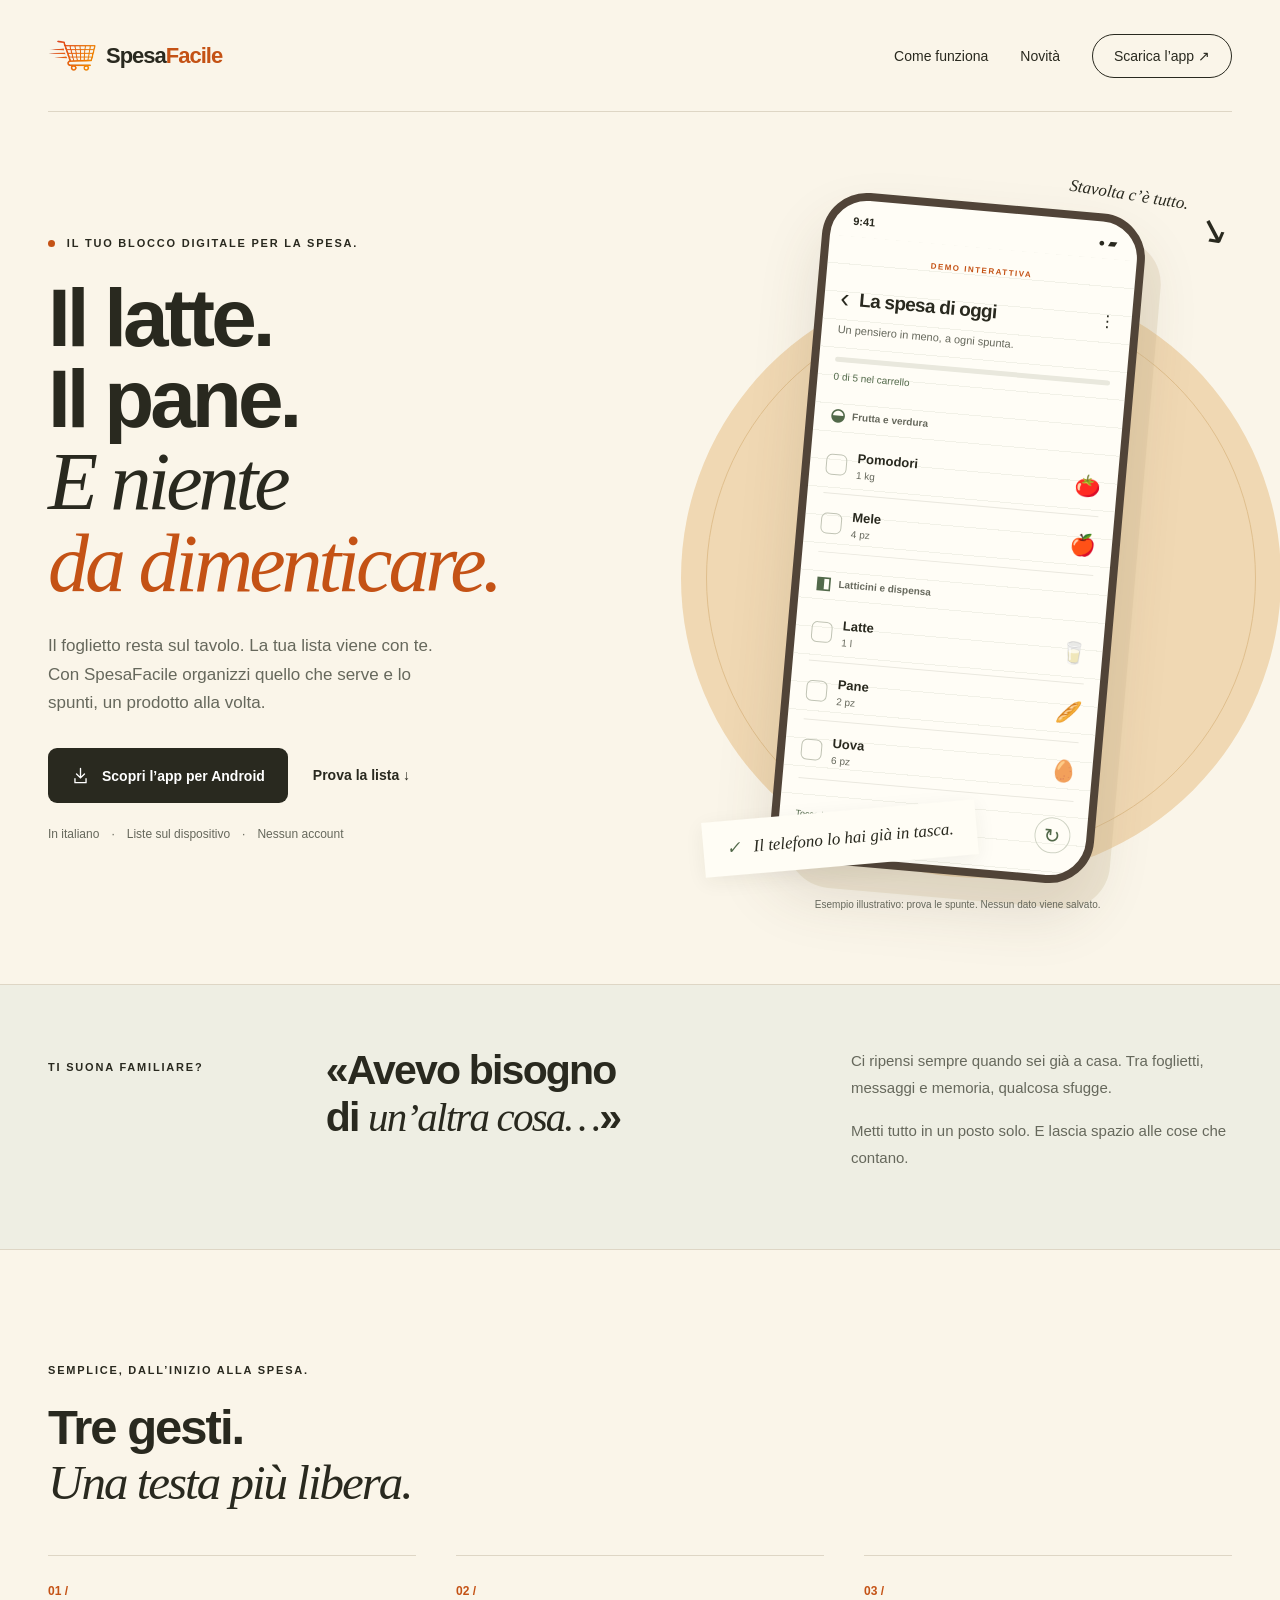
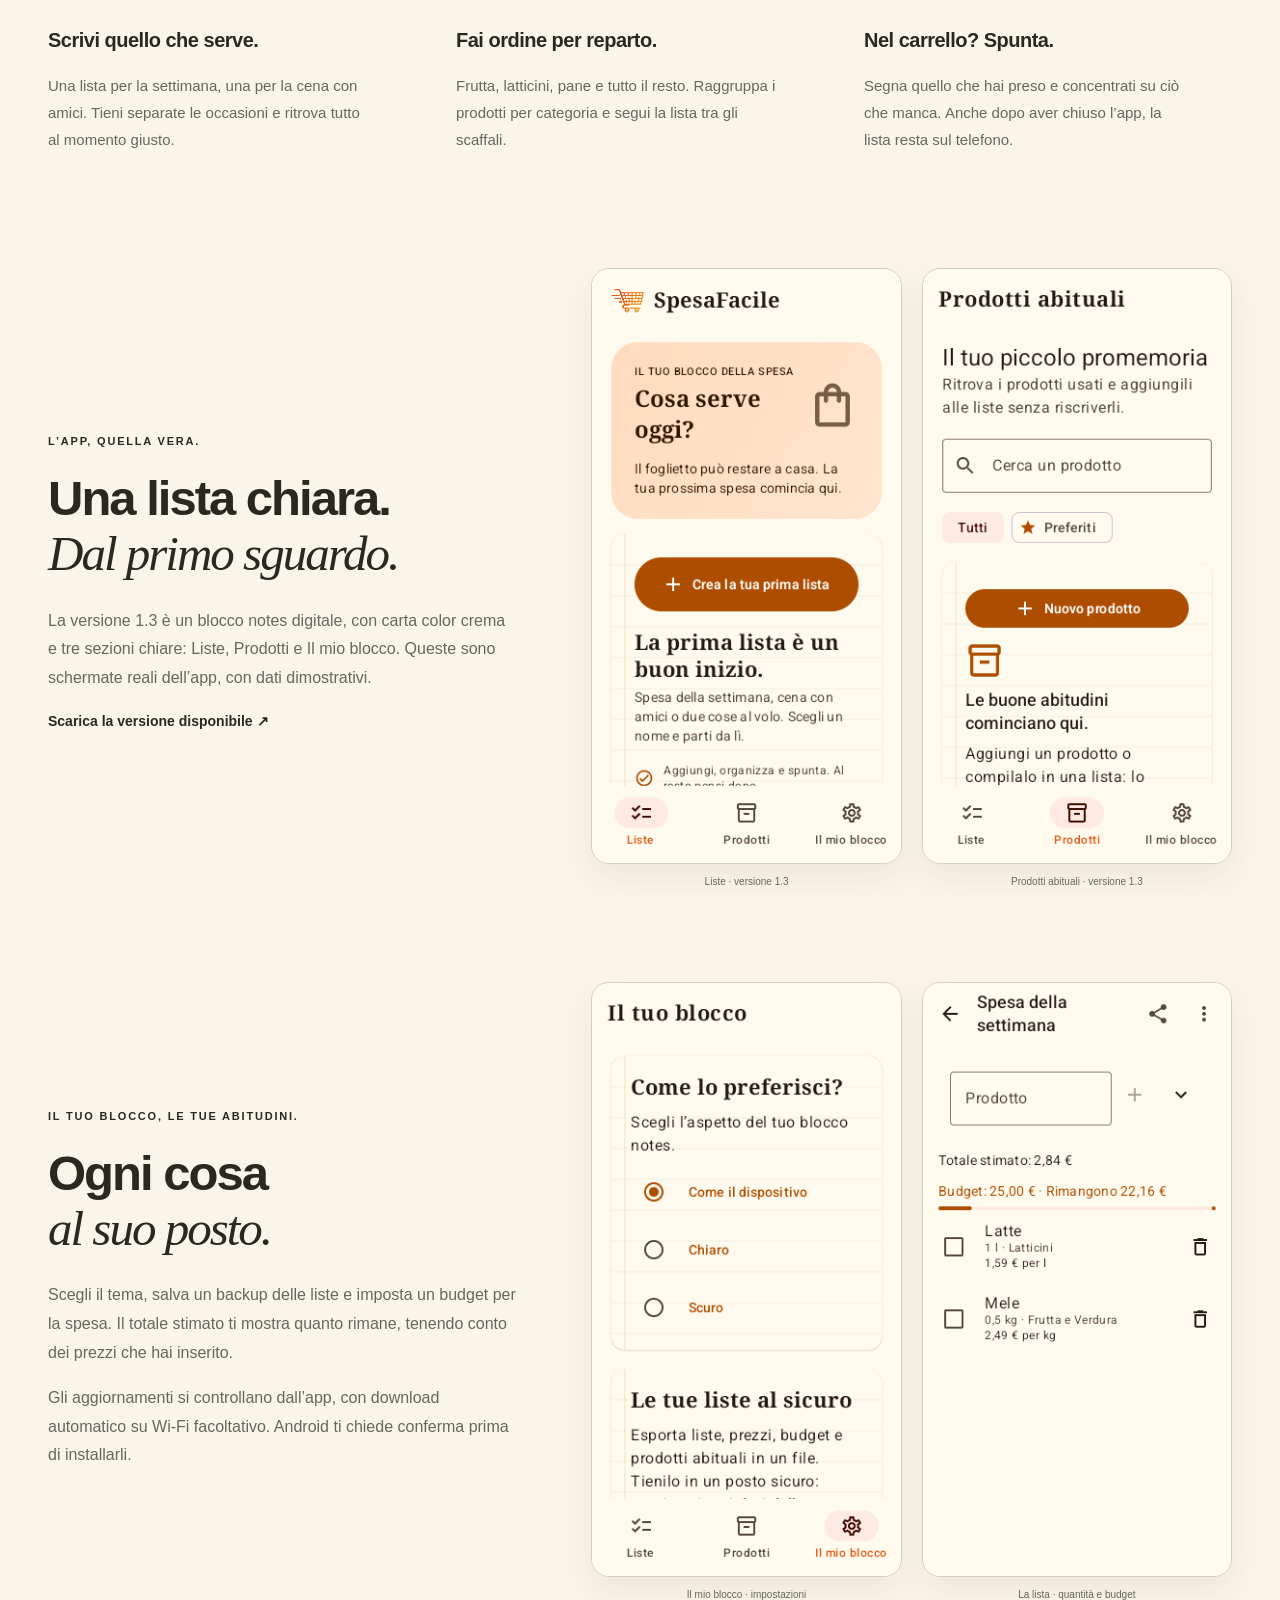
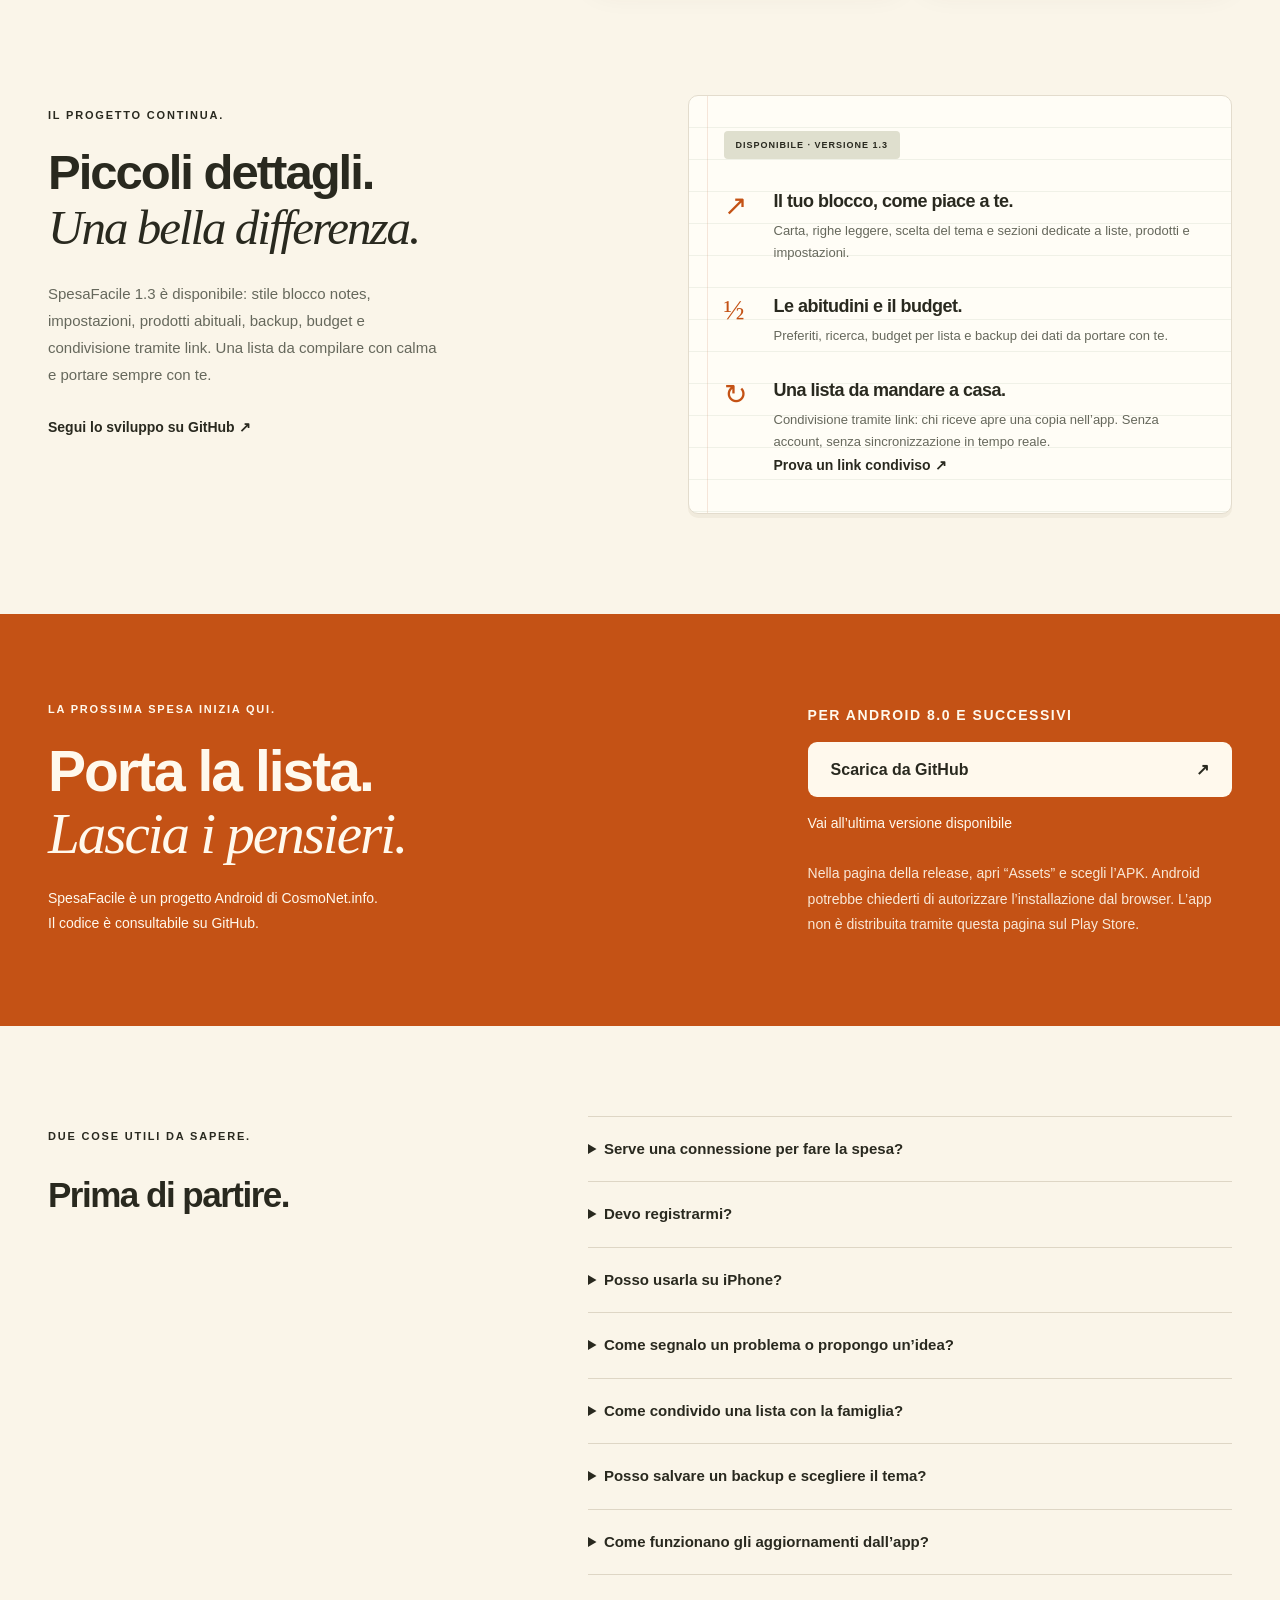
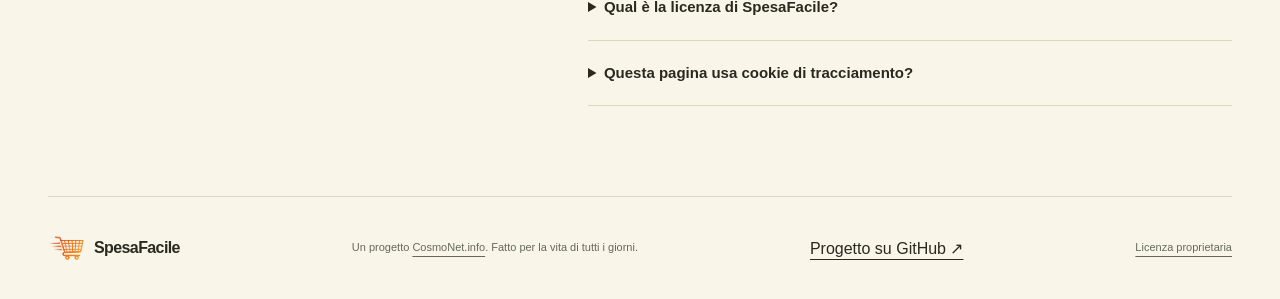
==== index.html @ a32a1620 "Present released SpesaFacile 1.3 with real notebook settings and product screens" ====
<!doctype html>
<html lang="it">
<head>
  <meta charset="utf-8">
  <meta name="viewport" content="width=device-width,initial-scale=1">
  <meta name="theme-color" content="#f9f6f0">
  <title>SpesaFacile — La tua lista, sempre con te</title>
  <meta name="description" content="Organizza la spesa con SpesaFacile, l’app Android in italiano: liste multiple, reparti e quantità. Scopri il progetto e scarica l’APK da GitHub.">
  <meta property="og:title" content="SpesaFacile — La tua lista, sempre con te">
  <meta property="og:description" content="Il foglietto si dimentica. Il telefono, molto meno. Scopri SpesaFacile per Android.">
  <meta property="og:type" content="website">
  <meta property="og:url" content="https://cosmonetinfo.github.io/SpesaFacile-landing-page/">
  <meta property="og:image" content="https://cosmonetinfo.github.io/SpesaFacile-landing-page/assets/social-card.png">
  <meta name="twitter:card" content="summary_large_image">
  <link rel="canonical" href="https://cosmonetinfo.github.io/SpesaFacile-landing-page/">
  <link rel="icon" href="assets/logo.png" type="image/png">
  <link rel="stylesheet" href="assets/style.css?v=1.3.0">
  <script src="assets/app.js" defer></script>
</head>
<body>
<a class="skip" href="#contenuto">Vai al contenuto</a>
<header class="header wrap">
  <a class="brand" href="#" aria-label="SpesaFacile, inizio pagina"><img src="assets/logo.png" width="48" height="48" alt=""><span>Spesa<span class="orange">Facile</span></span></a>
  <nav aria-label="Navigazione principale"><a href="#come-funziona">Come funziona</a><a href="#novita">Novità</a><a class="nav-download" href="#scarica">Scarica l’app <span aria-hidden="true">↗</span></a></nav>
</header>
<main id="contenuto">
  <section class="hero wrap">
    <div class="hero-copy">
      <p class="eyebrow"><span class="dot"></span> IL TUO BLOCCO DIGITALE PER LA SPESA.</p>
      <h1>Il latte.<br>Il pane.<br><span class="serif">E niente</span><br><span class="serif orange">da dimenticare.</span></h1>
      <p class="lead">Il foglietto resta sul tavolo. La tua lista viene con te. Con SpesaFacile organizzi quello che serve e lo spunti, un prodotto alla volta.</p>
      <div class="hero-actions"><a class="button" href="#scarica"><svg viewBox="0 0 24 24" aria-hidden="true"><path d="M12 3v12m-5-5 5 5 5-5M5 16v5h14v-5"/></svg>Scopri l’app per Android</a><a class="text-link" href="#provala">Prova la lista <span aria-hidden="true">↓</span></a></div>
      <p class="small hero-note">In italiano <span>·</span> Liste sul dispositivo <span>·</span> Nessun account</p>
    </div>
    <div class="hero-visual" id="provala">
      <div class="visual-circle" aria-hidden="true"></div>
      <div class="note note-top">Stavolta c’è tutto. <span aria-hidden="true">↘</span></div>
      <div class="phone" aria-label="Demo interattiva di una lista della spesa">
        <div class="phone-top" aria-hidden="true"><span>9:41</span><span>● ▰</span></div>
        <div class="phone-content">
          <div class="demo-label">DEMO INTERATTIVA</div>
          <div class="phone-heading"><span class="back" aria-hidden="true">‹</span><h2>La spesa di oggi</h2><span aria-hidden="true">⋮</span></div>
          <p class="phone-subtitle">Un pensiero in meno, a ogni spunta.</p>
          <div class="demo-progress"><div id="progress-bar"></div></div>
          <p id="progress-text" class="progress-text" aria-live="polite">0 di 5 nel carrello</p>
          <div class="aisle"><span aria-hidden="true">◒</span> Frutta e verdura</div>
          <label class="grocery"><input type="checkbox"><span class="custom-check" aria-hidden="true"></span><span><strong>Pomodori</strong><small>1 kg</small></span><span class="food" aria-hidden="true">🍅</span></label>
          <label class="grocery"><input type="checkbox"><span class="custom-check" aria-hidden="true"></span><span><strong>Mele</strong><small>4 pz</small></span><span class="food" aria-hidden="true">🍎</span></label>
          <div class="aisle"><span aria-hidden="true">◧</span> Latticini e dispensa</div>
          <label class="grocery"><input type="checkbox"><span class="custom-check" aria-hidden="true"></span><span><strong>Latte</strong><small>1 l</small></span><span class="food" aria-hidden="true">🥛</span></label>
          <label class="grocery"><input type="checkbox"><span class="custom-check" aria-hidden="true"></span><span><strong>Pane</strong><small>2 pz</small></span><span class="food" aria-hidden="true">🥖</span></label>
          <label class="grocery"><input type="checkbox"><span class="custom-check" aria-hidden="true"></span><span><strong>Uova</strong><small>6 pz</small></span><span class="food" aria-hidden="true">🥚</span></label>
          <div class="demo-bottom"><span id="demo-message">Tocca i prodotti per spuntarli</span><button type="button" id="reset-demo" aria-label="Ricomincia la demo">↻</button></div>
        </div>
      </div>
      <div class="note note-bottom"><span aria-hidden="true">✓</span> Il telefono lo hai già in tasca.</div>
      <p class="demo-disclaimer">Esempio illustrativo: prova le spunte. Nessun dato viene salvato.</p>
    </div>
  </section>
  <section class="manifesto" id="come-funziona">
    <div class="wrap manifesto-grid"><p class="eyebrow">TI SUONA FAMILIARE?</p><h2>«Avevo bisogno<br>di <span class="serif">un’altra cosa…</span>»</h2><div><p>Ci ripensi sempre quando sei già a casa. Tra foglietti, messaggi e memoria, qualcosa sfugge.</p><p>Metti tutto in un posto solo. E lascia spazio alle cose che contano.</p></div></div>
  </section>
  <section class="steps wrap">
    <div class="section-heading"><p class="eyebrow">SEMPLICE, DALL’INIZIO ALLA SPESA.</p><h2>Tre gesti.<br><span class="serif">Una testa più libera.</span></h2></div>
    <div class="steps-grid">
      <article><span class="step-number">01 /</span><h3>Scrivi quello che serve.</h3><p>Una lista per la settimana, una per la cena con amici. Tieni separate le occasioni e ritrova tutto al momento giusto.</p></article>
      <article><span class="step-number">02 /</span><h3>Fai ordine per reparto.</h3><p>Frutta, latticini, pane e tutto il resto. Raggruppa i prodotti per categoria e segui la lista tra gli scaffali.</p></article>
      <article><span class="step-number">03 /</span><h3>Nel carrello? Spunta.</h3><p>Segna quello che hai preso e concentrati su ciò che manca. Anche dopo aver chiuso l’app, la lista resta sul telefono.</p></article>
    </div>
  </section>
  <section class="app-showcase wrap" id="app">
    <div><p class="eyebrow">L’APP, QUELLA VERA.</p><h2>Una lista chiara.<br><span class="serif">Dal primo sguardo.</span></h2><p>La versione 1.3 è un blocco notes digitale, con carta color crema e tre sezioni chiare: Liste, Prodotti e Il mio blocco. Queste sono schermate reali dell’app, con dati dimostrativi.</p><a class="text-link" href="#scarica">Scarica la versione disponibile ↗</a></div>
    <div class="real-screens" style="display:grid;grid-template-columns:repeat(2,minmax(0,1fr));gap:20px;align-items:start"><figure style="margin:0"><img style="display:block;width:100%;height:auto" src="assets/screenshots/notebook-home.png" width="320" height="616" loading="lazy" alt="Home reale di SpesaFacile 1.3 con pulsante per creare la prima lista e navigazione in basso"><figcaption>Liste · versione 1.3</figcaption></figure><figure style="margin:0"><img style="display:block;width:100%;height:auto" src="assets/screenshots/notebook-products.png" width="320" height="616" loading="lazy" alt="Prodotti abituali e preferiti nella versione 1.3"><figcaption>Prodotti abituali · versione 1.3</figcaption></figure></div>
  </section>
  <section class="app-showcase wrap" id="impostazioni">
    <div><p class="eyebrow">IL TUO BLOCCO, LE TUE ABITUDINI.</p><h2>Ogni cosa<br><span class="serif">al suo posto.</span></h2><p>Scegli il tema, salva un backup delle liste e imposta un budget per la spesa. Il totale stimato ti mostra quanto rimane, tenendo conto dei prezzi che hai inserito.</p><p>Gli aggiornamenti si controllano dall’app, con download automatico su Wi-Fi facoltativo. Android ti chiede conferma prima di installarli.</p></div>
    <div class="real-screens" style="display:grid;grid-template-columns:repeat(2,minmax(0,1fr));gap:20px;align-items:start"><figure style="margin:0"><img src="assets/screenshots/notebook-settings.png" width="320" height="616" style="display:block;width:100%;height:auto" loading="lazy" alt="Impostazioni reali dell’app: tema chiaro o scuro e backup"><figcaption>Il mio blocco · impostazioni</figcaption></figure><figure style="margin:0"><img src="assets/screenshots/notebook-shopping.png" width="320" height="616" style="display:block;width:100%;height:auto" loading="lazy" alt="Lista della spesa con quantità, prezzi, budget e prodotti da spuntare"><figcaption>La lista · quantità e budget</figcaption></figure></div>
  </section>
  <section class="next wrap" id="novita">
    <div class="next-intro"><p class="eyebrow">IL PROGETTO CONTINUA.</p><h2>Piccoli dettagli.<br><span class="serif">Una bella differenza.</span></h2><p>SpesaFacile 1.3 è disponibile: stile blocco notes, impostazioni, prodotti abituali, backup, budget e condivisione tramite link. Una lista da compilare con calma e portare sempre con te.</p><a class="text-link" href="https://github.com/CosmoNetinfo/SpesaFacile" target="_blank" rel="noopener noreferrer">Segui lo sviluppo su GitHub <span aria-hidden="true">↗</span></a></div>
    <div class="next-features"><span class="pill">DISPONIBILE · VERSIONE 1.3</span>
      <article><span aria-hidden="true">↗</span><div><h3>Il tuo blocco, come piace a te.</h3><p>Carta, righe leggere, scelta del tema e sezioni dedicate a liste, prodotti e impostazioni.</p></div></article>
      <article><span aria-hidden="true">½</span><div><h3>Le abitudini e il budget.</h3><p>Preferiti, ricerca, budget per lista e backup dei dati da portare con te.</p></div></article>
      <article><span aria-hidden="true">↻</span><div><h3>Una lista da mandare a casa.</h3><p>Condivisione tramite link: chi riceve apre una copia nell’app. Senza account, senza sincronizzazione in tempo reale.</p><a class="text-link" href="condividi/#[base64]">Prova un link condiviso ↗</a></div></article>
    </div>
  </section>
  <section class="download" id="scarica"><div class="wrap download-grid">
    <div><p class="eyebrow">LA PROSSIMA SPESA INIZIA QUI.</p><h2>Porta la lista.<br><span class="serif">Lascia i pensieri.</span></h2><p>SpesaFacile è un progetto Android di CosmoNet.info.<br>Il codice è consultabile su GitHub.</p></div>
    <div class="download-panel"><p class="download-platform">PER ANDROID 8.0 E SUCCESSIVI</p><a class="button button-light" href="https://github.com/CosmoNetinfo/SpesaFacile/releases/latest" target="_blank" rel="noopener noreferrer">Scarica da GitHub <span aria-hidden="true">↗</span></a><p class="release-label" id="release-label">Vai all’ultima versione disponibile</p><p class="install-note">Nella pagina della release, apri “Assets” e scegli l’APK. Android potrebbe chiederti di autorizzare l’installazione dal browser. L’app non è distribuita tramite questa pagina sul Play Store.</p></div>
  </div></section>
<section class="faq wrap"><div><p class="eyebrow">DUE COSE UTILI DA SAPERE.</p><h2>Prima di partire.</h2></div><div class="faq-list">
    <details><summary>Serve una connessione per fare la spesa?</summary><p>Le liste sono salvate localmente nel database dell’app. Puoi gestirle senza connessione; il controllo degli aggiornamenti e il download delle release richiedono Internet.</p></details>
    <details><summary>Devo registrarmi?</summary><p>No. L’app non richiede un account. Le liste restano sul dispositivo; non è prevista una sincronizzazione familiare in tempo reale.</p></details>
    <details><summary>Posso usarla su iPhone?</summary><p>Al momento SpesaFacile è un’app nativa per Android 8.0 e successivi. Non è disponibile una versione iOS.</p></details>
    <details><summary>Come segnalo un problema o propongo un’idea?</summary><p>Puoi aprire una segnalazione nelle <a href="https://github.com/CosmoNetinfo/SpesaFacile/issues" target="_blank" rel="noopener noreferrer">Issues del progetto su GitHub</a>, descrivendo il dispositivo e quello che è successo.</p></details>
    <details><summary>Come condivido una lista con la famiglia?</summary><p>Nell’app apri una lista e scegli Condividi → Invia link all’app. Chi lo riceve vede l’anteprima sul sito e può salvare una copia in SpesaFacile 1.3 o successiva. Per inviare le modifiche successive basta condividere un nuovo link. Chi possiede il link può leggere la lista, inclusi prezzi e budget se presenti.</p></details>
    <details><summary>Posso salvare un backup e scegliere il tema?</summary><p>Sì. Nella sezione Il mio blocco scegli l’aspetto chiaro, scuro o quello del dispositivo. Puoi esportare un backup JSON e importarlo come nuove copie, conservando le liste già presenti.</p></details>
    <details><summary>Come funzionano gli aggiornamenti dall’app?</summary><p>Dopo aver installato la 1.3, i successivi aggiornamenti vengono cercati all’avvio. Puoi scaricarli dall’app o abilitare il download automatico su Wi-Fi. L’APK viene verificato prima di proporre l’installazione; Android richiede la tua conferma.</p></details>
    <details><summary>Qual è la licenza di SpesaFacile?</summary><p>È un’app con licenza proprietaria, utilizzabile gratuitamente per finalità personali e domestiche. Codice originale e marchio sono riservati al titolare. Le librerie di terze parti mantengono le rispettive licenze. <a href="LICENSE">Leggi la licenza</a>.</p></details>
    <details><summary>Questa pagina usa cookie di tracciamento?</summary><p>La pagina non include analytics, pubblicità o cookie di tracciamento. Font e risorse grafiche sono serviti con il sito. Per mostrare il numero dell’ultima release, il browser effettua una richiesta all’API pubblica di GitHub. L’hosting è fornito da GitHub Pages.</p></details>
  </div></section>
</main>
<footer class="wrap footer"><a class="brand" href="#"><img src="assets/logo.png" width="36" height="36" alt=""><span>SpesaFacile</span></a><p>Un progetto <a href="https://www.cosmonet.info/" target="_blank" rel="noopener noreferrer">CosmoNet.info</a>. Fatto per la vita di tutti i giorni.</p><a href="https://github.com/CosmoNetinfo/SpesaFacile" target="_blank" rel="noopener noreferrer">Progetto su GitHub ↗</a><a href="LICENSE">Licenza proprietaria</a></footer>
</body>
</html>
---- assets/style.css ----
:root{--bg:#f9f6f0;--paper:#fffdf9;--ink:#29291f;--muted:#66685c;--orange:#c45215;--orange-bright:#ed840c;--line:#deded1;--green:#52694a}*{box-sizing:border-box}html{scroll-behavior:smooth;scroll-padding-top:32px}body{margin:0;background:var(--bg);color:var(--ink);font-family:Arial,Helvetica,sans-serif;-webkit-font-smoothing:antialiased}a{color:inherit}button,input{font:inherit}button,a,input,summary{-webkit-tap-highlight-color:transparent}a:focus-visible,button:focus-visible,summary:focus-visible,input:focus-visible+.custom-check{outline:3px solid var(--orange);outline-offset:5px}a{text-underline-offset:5px}.wrap{width:min(1240px,calc(100% - 96px));margin-inline:auto}.orange{color:var(--orange)}.serif{font-family:Georgia,'Times New Roman',serif;font-style:italic;font-weight:400}.header{height:112px;display:flex;align-items:center;justify-content:space-between;border-bottom:1px solid var(--line)}.brand{display:inline-flex;align-items:center;gap:10px;text-decoration:none;font-size:22px;font-weight:750;letter-spacing:-1px}.brand img{object-fit:contain;border-radius:12px}.header nav{display:flex;align-items:center;gap:32px;font-size:14px}.header nav a{text-decoration:none}.header nav a:hover,.text-link:hover{color:var(--orange)}.nav-download{border:1px solid var(--ink);border-radius:50px;padding:13px 21px}.hero{display:grid;grid-template-columns:1.1fr 1fr;gap:32px;padding-block:76px 96px;align-items:center}.eyebrow{font-size:11px;letter-spacing:1.8px;font-weight:750;line-height:1.7}.dot{display:inline-block;width:7px;height:7px;background:var(--orange);border-radius:50%;margin-right:7px}h1{font-size:clamp(55px,6.4vw,86px);letter-spacing:-4px;line-height:.99;margin:25px 0 28px;font-weight:750}h1 .serif{letter-spacing:-4px}.lead{font-size:17px;line-height:1.7;max-width:405px;color:var(--muted)}.hero-actions{display:flex;align-items:center;gap:25px;flex-wrap:wrap;margin-top:30px}.button{display:inline-flex;align-items:center;justify-content:center;gap:12px;text-decoration:none;background:var(--ink);color:white;border-radius:9px;padding:18px 23px;font-size:14px;font-weight:700;transition:transform .18s,background .18s}.button:hover{background:#484b37;transform:translateY(-2px)}.button svg{width:19px;height:19px;fill:none;stroke:currentColor;stroke-width:1.7;stroke-linecap:round;stroke-linejoin:round}.text-link{text-decoration:none;font-size:14px;font-weight:700;line-height:1.8}.small{font-size:12px;color:var(--muted)}.hero-note{margin-top:24px;display:flex;gap:12px;flex-wrap:wrap}.hero-visual{position:relative;min-height:700px;display:flex;align-items:center;justify-content:center}.visual-circle{position:absolute;width:115%;max-width:600px;aspect-ratio:1;border-radius:50%;background:#f0d8b3;right:-9%;top:90px}.visual-circle:after{content:'';position:absolute;inset:25px;border:1px solid #e0bf8d;border-radius:50%}.phone{width:324px;position:relative;border:8px solid #303126;border-radius:45px;background:var(--paper);box-shadow:18px 24px 0 #c8b58f44,0 32px 60px #56442f22;transform:rotate(5deg);overflow:hidden}.phone-top{display:flex;justify-content:space-between;padding:15px 22px 9px;font-size:11px;font-weight:bold}.phone-content{padding:9px 16px 22px}.demo-label{font-size:8px;letter-spacing:1.5px;color:var(--orange);font-weight:bold;text-align:center;margin:9px 0 20px}.phone-heading{display:flex;align-items:center;gap:10px}.phone-heading h2{font-size:19px;letter-spacing:-.7px;flex:1;margin:0}.back{font-size:27px}.phone-subtitle{font-size:11px;color:var(--muted);margin:9px 0 22px}.demo-progress{height:5px;background:#e9e8dd;border-radius:4px;overflow:hidden}.demo-progress div{height:100%;width:0;background:var(--green);transition:width .25s}.progress-text{font-size:10px;color:var(--green);margin:9px 0 23px}.aisle{font-size:10px;font-weight:bold;color:var(--muted);display:flex;align-items:center;gap:7px;margin:20px 0 9px}.aisle span{color:var(--green);font-size:17px}.grocery{display:flex;align-items:center;gap:10px;padding:14px 0;border-bottom:1px solid #eae8df;cursor:pointer;position:relative}.grocery input{position:absolute;opacity:0;width:24px;height:24px;margin:0}.custom-check{width:21px;height:21px;flex:none;border:1.5px solid #c1c4b5;border-radius:6px;display:grid;place-items:center;transition:background .2s}.grocery input:checked+.custom-check{background:var(--green);border-color:var(--green)}.grocery input:checked+.custom-check:after{content:'✓';color:white;font-size:14px}.grocery strong{font-size:13px;font-weight:600;display:block}.grocery small{font-size:10px;display:block;color:var(--muted);margin-top:4px}.grocery:has(input:checked) strong{text-decoration:line-through;color:var(--muted)}.food{margin-left:auto;font-size:21px}.demo-bottom{display:flex;align-items:center;justify-content:space-between;margin-top:17px;font-size:9px;color:var(--green)}.demo-bottom button{background:transparent;border:1px solid #d0d4c5;border-radius:50%;width:36px;height:36px;color:var(--green);cursor:pointer;font-size:20px}.note{position:absolute;z-index:2;font-family:Georgia,serif;font-style:italic;font-size:17px}.note-top{right:4px;top:25px;transform:rotate(9deg);display:flex;gap:10px}.note-top span{font-size:38px;margin-top:10px}.note-bottom{bottom:22px;left:20px;transform:rotate(-5deg);background:#fffdf5;padding:17px 23px;box-shadow:0 5px 20px #2a2a2010}.note-bottom span{color:var(--green);margin-right:9px}.demo-disclaimer{position:absolute;bottom:-32px;text-align:center;font-size:10px;color:var(--muted)}.manifesto{border-block:1px solid var(--line);padding:62px 0;background:#eeeee3}.manifesto-grid{display:grid;grid-template-columns:.65fr 1.3fr 1fr;align-items:start;gap:30px}.manifesto h2{font-size:41px;letter-spacing:-1.8px;line-height:1.15;margin:0}.manifesto-grid>div p{font-size:15px;line-height:1.8;margin:0 0 16px;color:var(--muted)}.steps{padding-block:100px}.section-heading h2,.next h2{font-size:49px;line-height:1.13;letter-spacing:-2px;margin:20px 0 45px}.steps-grid{display:grid;grid-template-columns:repeat(3,1fr);gap:40px}.steps-grid article{border-top:1px solid var(--line);padding-top:25px}.step-number{font-size:12px;color:var(--orange);font-weight:700}.steps h3{font-size:20px;letter-spacing:-.5px;margin-top:30px}.steps p:not(.eyebrow){font-size:15px;line-height:1.8;color:var(--muted);max-width:325px}.next{padding-bottom:100px;display:grid;grid-template-columns:1fr 1fr;gap:95px}.next h2{margin-bottom:24px}.next-intro>p:not(.eyebrow){font-size:15px;color:var(--muted);line-height:1.8;max-width:400px}.next-intro .text-link{display:inline-block;margin-top:12px}.next-features{padding:35px;background:#efeee3;border-radius:4px}.pill{display:inline-block;font-size:9px;font-weight:bold;letter-spacing:1px;background:#dfdfce;padding:9px 12px;border-radius:4px}.next-features article{display:flex;gap:25px;padding-top:30px}.next-features article>span{font-family:Georgia,serif;font-size:28px;color:var(--orange);min-width:25px}.next-features h3{font-size:18px;margin:2px 0 8px;letter-spacing:-.5px}.next-features p{font-size:13px;line-height:1.7;color:var(--muted);margin:0}.download{background:var(--orange);color:#fff9ed;padding-block:75px}.download-grid{display:grid;grid-template-columns:1.3fr .8fr;gap:70px;align-items:center}.download h2{font-size:57px;line-height:1.08;letter-spacing:-2px;margin:22px 0}.download-grid>div>p:not(.eyebrow){font-size:14px;line-height:1.8}.download-platform{font-size:10px;letter-spacing:1.5px;font-weight:bold}.button-light{background:#fff9ed;color:var(--ink);width:100%;font-size:16px;justify-content:space-between}.button-light:hover{background:white;color:var(--ink)}.release-label{font-size:12px}.download-panel .install-note{font-size:12px;line-height:1.8;opacity:.9;margin-top:25px}.faq{display:grid;grid-template-columns:1fr 1.4fr;gap:80px;padding-block:90px}.faq h2{font-size:35px;letter-spacing:-1.5px}.faq details{border-bottom:1px solid var(--line);padding:21px 0}.faq details:first-child{border-top:1px solid var(--line)}.faq summary{font-size:15px;font-weight:600;cursor:pointer;line-height:1.5}.faq details p{font-size:14px;line-height:1.9;color:var(--muted);margin-bottom:3px}.footer{border-top:1px solid var(--line);display:flex;justify-content:space-between;align-items:center;gap:25px;padding-block:30px}.footer .brand{font-size:16px;letter-spacing:-.6px}.footer p,.footer>a:last-child{font-size:11px;line-height:1.8;color:var(--muted)}.skip{position:fixed;top:-100px;left:16px;z-index:10;background:var(--paper);padding:12px}.skip:focus{top:16px}@media(min-width:1450px){.hero{padding-top:100px}}@media(max-width:1050px){.wrap{width:calc(100% - 56px)}.hero{gap:20px}.hero-visual{min-height:670px}.note-top{right:0;font-size:14px}.note-bottom{left:0;font-size:14px}.phone{width:290px}.grocery{padding:12px 0}h1{font-size:65px}.hero-actions{gap:16px}.manifesto-grid{grid-template-columns:1fr 1.4fr}.manifesto-grid>.eyebrow{grid-column:1/-1}.next{gap:40px}.download-grid{gap:40px}.header nav{gap:22px}.faq{gap:35px}}@media(max-width:720px){.wrap{width:calc(100% - 40px)}.header{height:86px}.header .brand{font-size:20px}.header .brand img{width:38px;height:38px}.header nav>a:not(.nav-download){display:none}.header nav .nav-download{padding:10px 14px;font-size:12px}.hero{grid-template-columns:1fr;padding-block:42px 75px}.hero .eyebrow{font-size:9px;letter-spacing:1.5px}h1{font-size:clamp(57px,12vw,83px);letter-spacing:-3px;margin-top:23px}h1 .serif{letter-spacing:-3px}.lead{font-size:16px;max-width:450px}.hero-actions{gap:22px}.hero-note{font-size:10px;gap:9px}.hero-visual{min-height:650px;margin-top:25px}.visual-circle{width:100%;max-width:420px;right:auto;top:110px}.phone{width:300px}.note-top{right:0;top:6px}.note-bottom{bottom:4px;left:0}.demo-disclaimer{bottom:-27px;font-size:9px}.manifesto{padding:42px 0}.manifesto-grid{grid-template-columns:1fr;gap:21px}.manifesto h2{font-size:39px}.manifesto-grid>.eyebrow{margin:0}.steps{padding-block:65px}.section-heading h2,.next h2{font-size:39px;margin-bottom:30px}.steps-grid{grid-template-columns:1fr;gap:30px}.steps h3{margin-top:16px}.steps p:not(.eyebrow){max-width:none}.next{grid-template-columns:1fr;gap:24px;padding-bottom:65px}.next-features{padding:25px}.next-features article{gap:18px}.download{padding-block:48px}.download-grid{grid-template-columns:1fr;gap:30px}.download h2{font-size:46px}.faq{grid-template-columns:1fr;gap:15px;padding-block:55px}.faq h2{margin-bottom:10px}.footer{flex-wrap:wrap;gap:12px}.footer p{order:3;flex-basis:100%;margin:0}.footer .brand{font-size:14px}.footer>a:last-child{margin-left:auto}}@media(prefers-reduced-motion:reduce){html{scroll-behavior:auto}*,*:before,*:after{transition:none!important;animation:none!important}}
@media(max-width:720px){.hero>*,.manifesto-grid>*,.next>*,.download-grid>*,.faq>*{min-width:0}.hero-visual{overflow:clip;min-height:670px}.phone{max-width:calc(100% - 34px)}h1{font-size:clamp(46px,12vw,83px)}.demo-disclaimer{bottom:0}.note-bottom{bottom:35px}.note-top{top:12px}}@media(max-width:360px){.brand{gap:5px}.header .brand{font-size:18px}.header .brand img{width:30px;height:30px}.header nav .nav-download{padding:9px 11px;font-size:11px}.hero-visual{min-height:650px}.phone{max-width:calc(100% - 20px)}.phone-heading h2{font-size:16px}.note-bottom{font-size:12px;padding:14px}.note-top{font-size:13px}.eyebrow{letter-spacing:1.2px}}
@media(min-width:721px) and (max-width:950px){.hero{grid-template-columns:1fr;gap:28px}.hero-copy{max-width:650px}.hero-visual{min-height:700px;overflow:clip}.visual-circle{width:560px;right:calc(50% - 280px)}.note-top{right:18%;top:15px}.note-bottom{left:16%}.hero-copy h1{font-size:76px}.manifesto-grid{grid-template-columns:1fr 1fr}.steps-grid{gap:25px}.next{gap:28px}.next h2{font-size:41px}.download h2{font-size:49px}}
.skip{position:absolute;width:1px;height:1px;padding:0;overflow:hidden;clip:rect(0,0,0,0);white-space:nowrap}.skip:focus{position:fixed;top:16px;left:16px;width:auto;height:auto;padding:12px;clip:auto;overflow:visible}.note-top{top:0}@media(max-width:720px){.hero-visual{min-height:770px;padding-block:45px 75px}.phone{transform:rotate(3deg)}.note-top{top:0;right:12px}.note-bottom{bottom:42px;left:8px}.demo-disclaimer{bottom:8px;max-width:100%;line-height:1.5}}@media(max-width:360px){.hero-visual{min-height:730px}.note-bottom{bottom:35px}.demo-disclaimer{font-size:8px}}
/* Il blocco della spesa: carta, righe e piccoli segni di matita. */
:root{--bg:#faf5e9;--paper:#fffdf6;--line:#ded6c5}.phone-content{background:repeating-linear-gradient(transparent 0,transparent 27px,#d7d9ca55 27px,#d7d9ca55 28px)}.phone{border-color:#514438}.next-features{background-color:#fffdf6;background-image:linear-gradient(90deg,transparent 18px,#cf886333 18px,#cf886333 19px,transparent 19px),repeating-linear-gradient(transparent 0,transparent 31px,#c8cfbf44 31px,#c8cfbf44 32px);border-radius:10px;box-shadow:0 4px 0 #ded5c455;border:1px solid #e3dccd}.app-showcase{display:grid;grid-template-columns:.85fr 1.15fr;gap:70px;align-items:center;padding-block:0 95px}.app-showcase h2,.press-kit h2{font-size:49px;line-height:1.13;letter-spacing:-2px;margin:20px 0 25px}.app-showcase p:not(.eyebrow),.press-kit>p:not(.eyebrow):not(.small){font-size:16px;line-height:1.8;color:var(--muted);max-width:470px}.real-screens{display:flex;gap:20px;justify-content:center;align-items:flex-start}.real-screens figure{margin:0;flex:1;max-width:240px;min-width:0}.real-screens img{display:block;width:100%;height:auto;border-radius:18px;border:1px solid #d7cdbd;box-shadow:0 14px 30px #44342112}.real-screens figure:nth-child(2){padding-top:35px}.real-screens figcaption{font-size:10px;text-align:center;color:var(--muted);margin-top:12px}.press-kit{padding-block:65px;border-bottom:1px solid var(--line)}.press-kit .button{margin-block:15px}.footer{flex-wrap:wrap}.footer>a:last-child{font-size:11px;color:var(--muted)}@media(max-width:720px){.app-showcase{grid-template-columns:1fr;gap:25px;padding-bottom:60px}.app-showcase h2,.press-kit h2{font-size:39px}.real-screens{gap:12px}.press-kit{padding-block:45px}.footer>a:last-child{margin-left:0}}

.real-screens{display:grid;grid-template-columns:repeat(2,minmax(0,1fr));gap:20px;align-items:start}.real-screens figure{width:100%;max-width:none;margin:0}.real-screens figure:nth-child(2){padding-top:0}
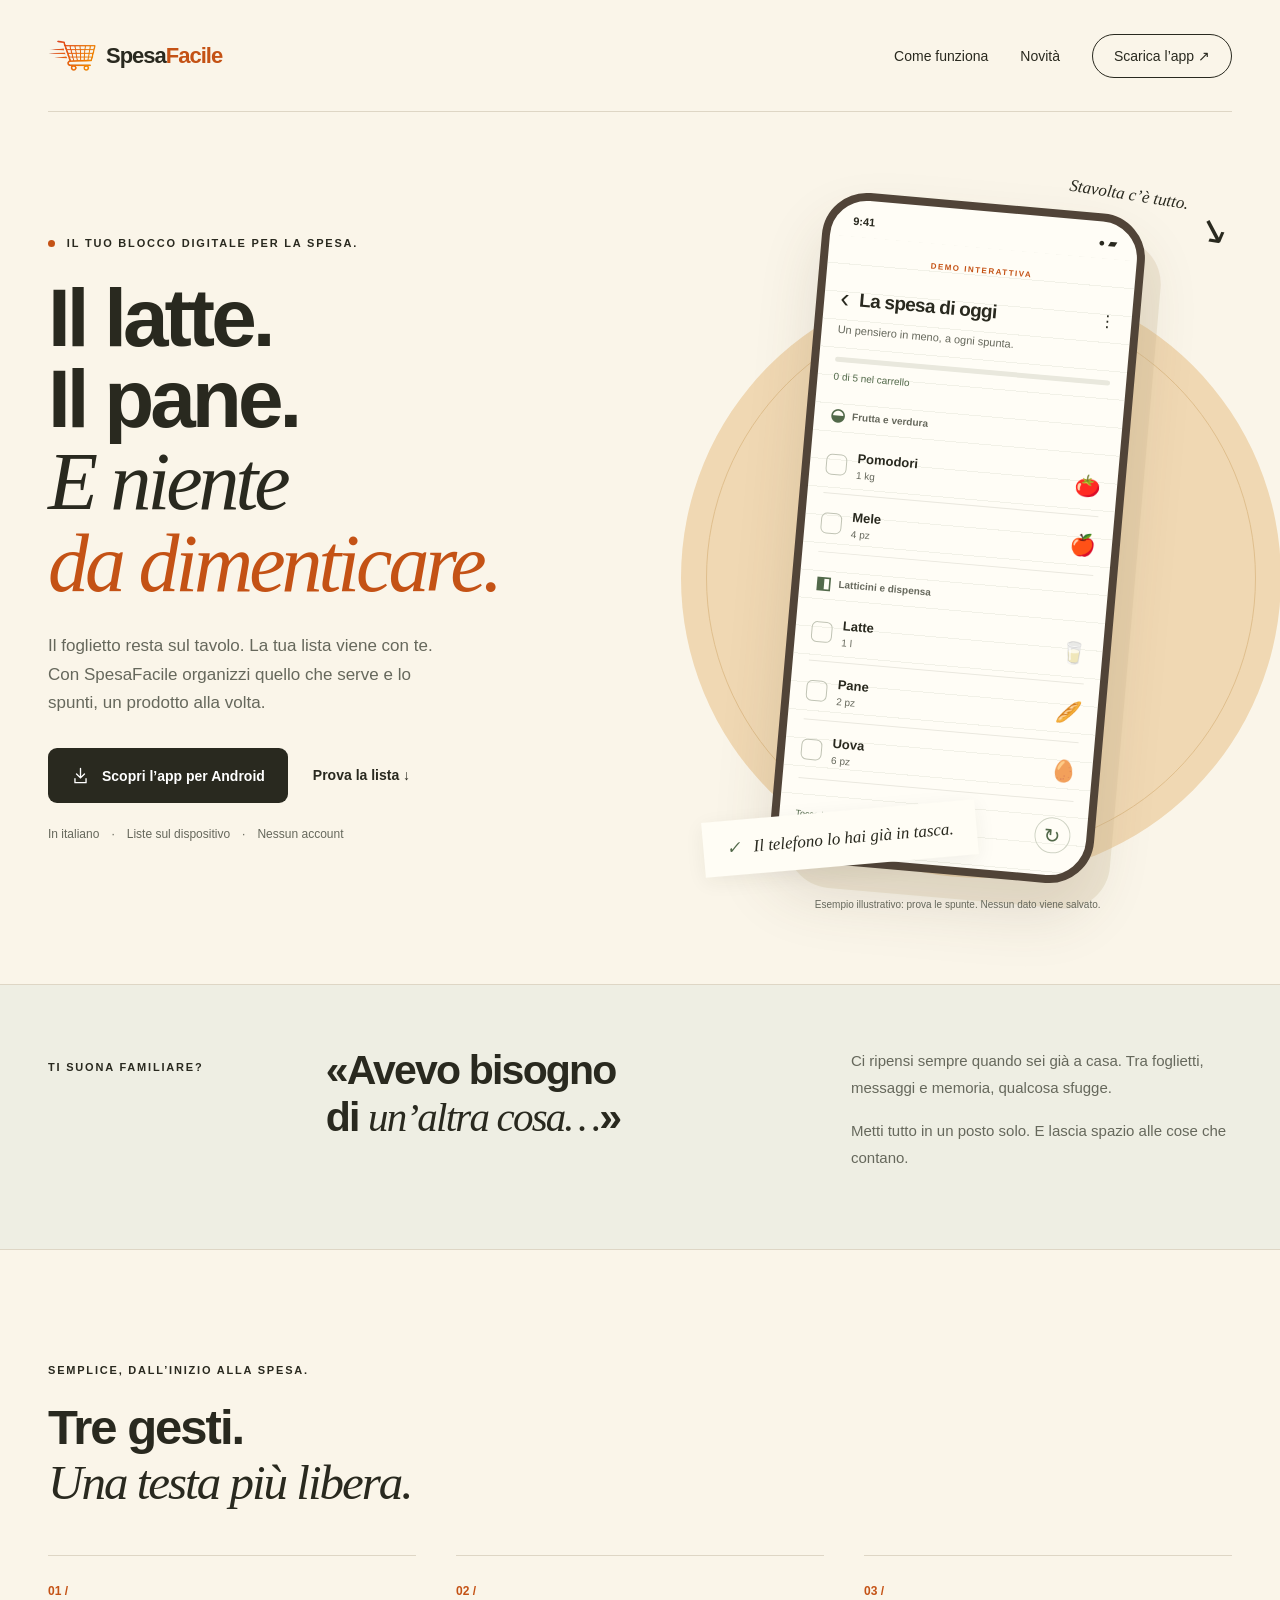
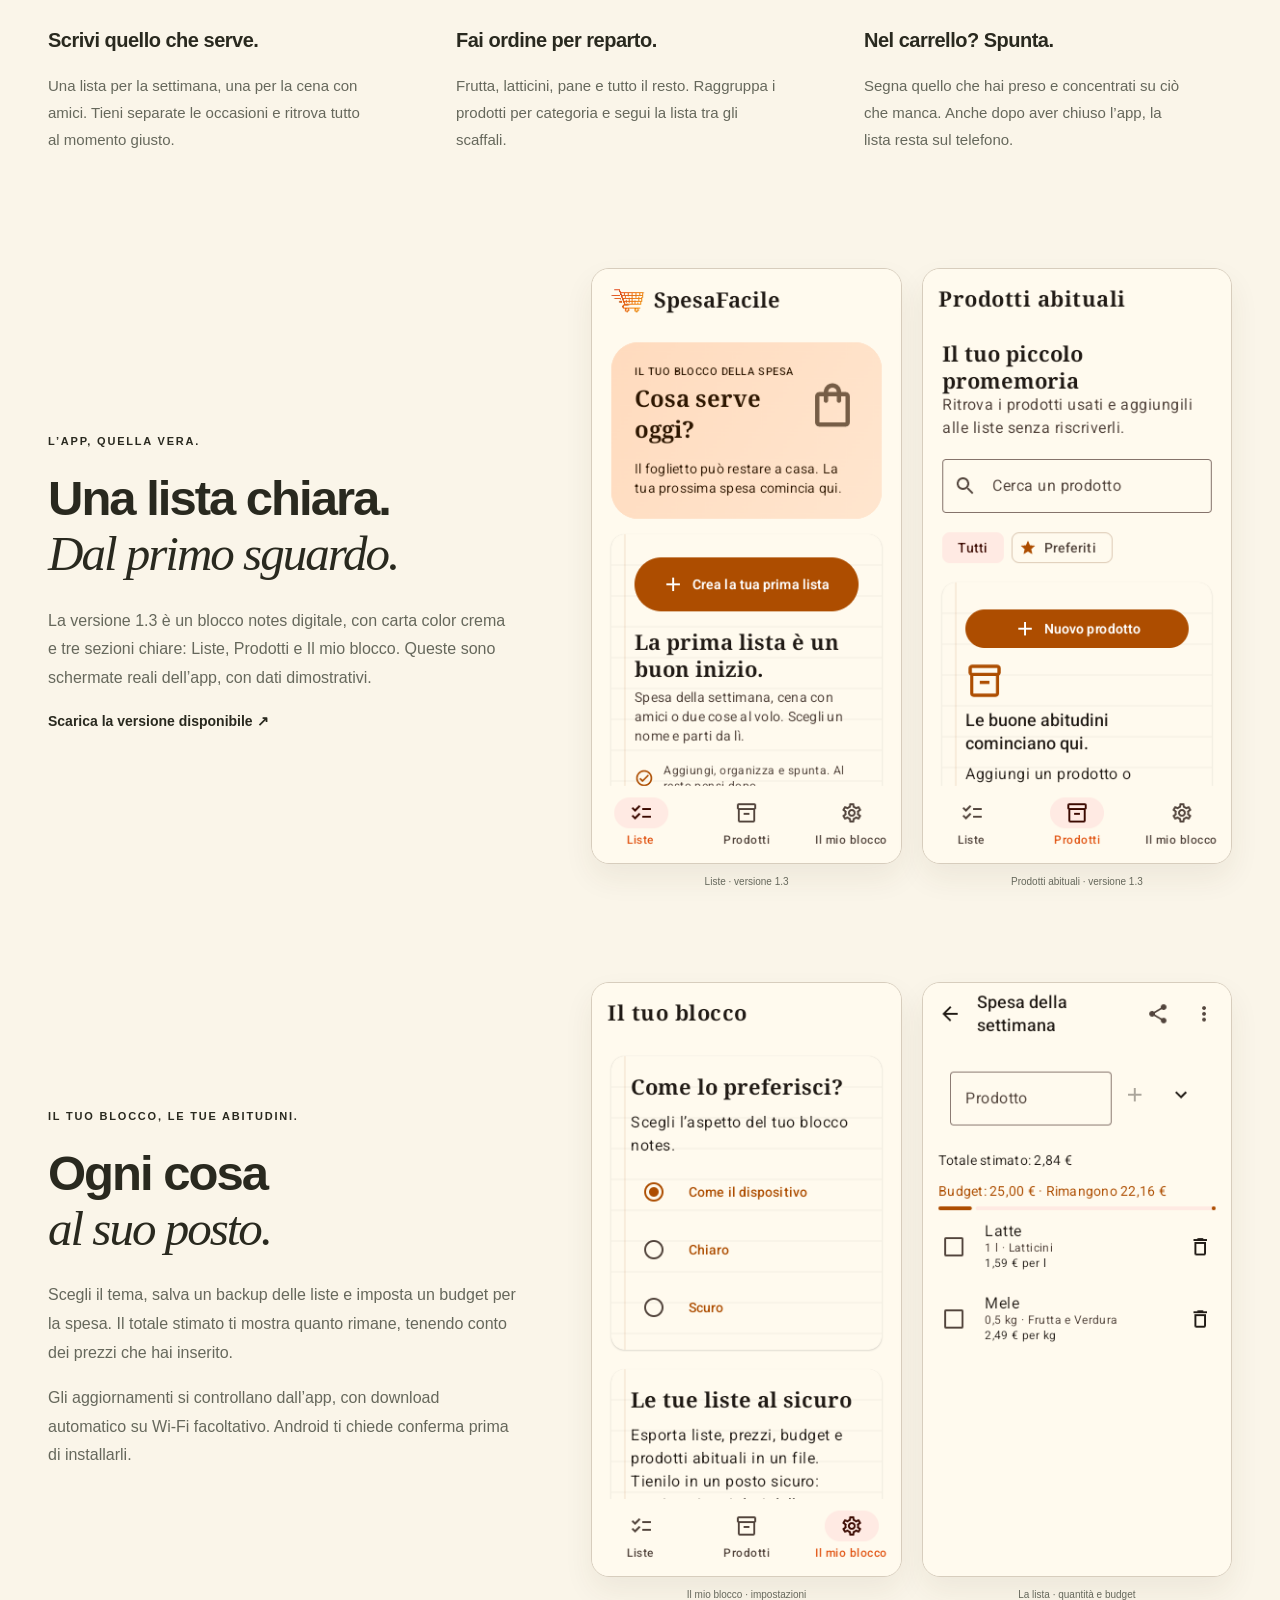
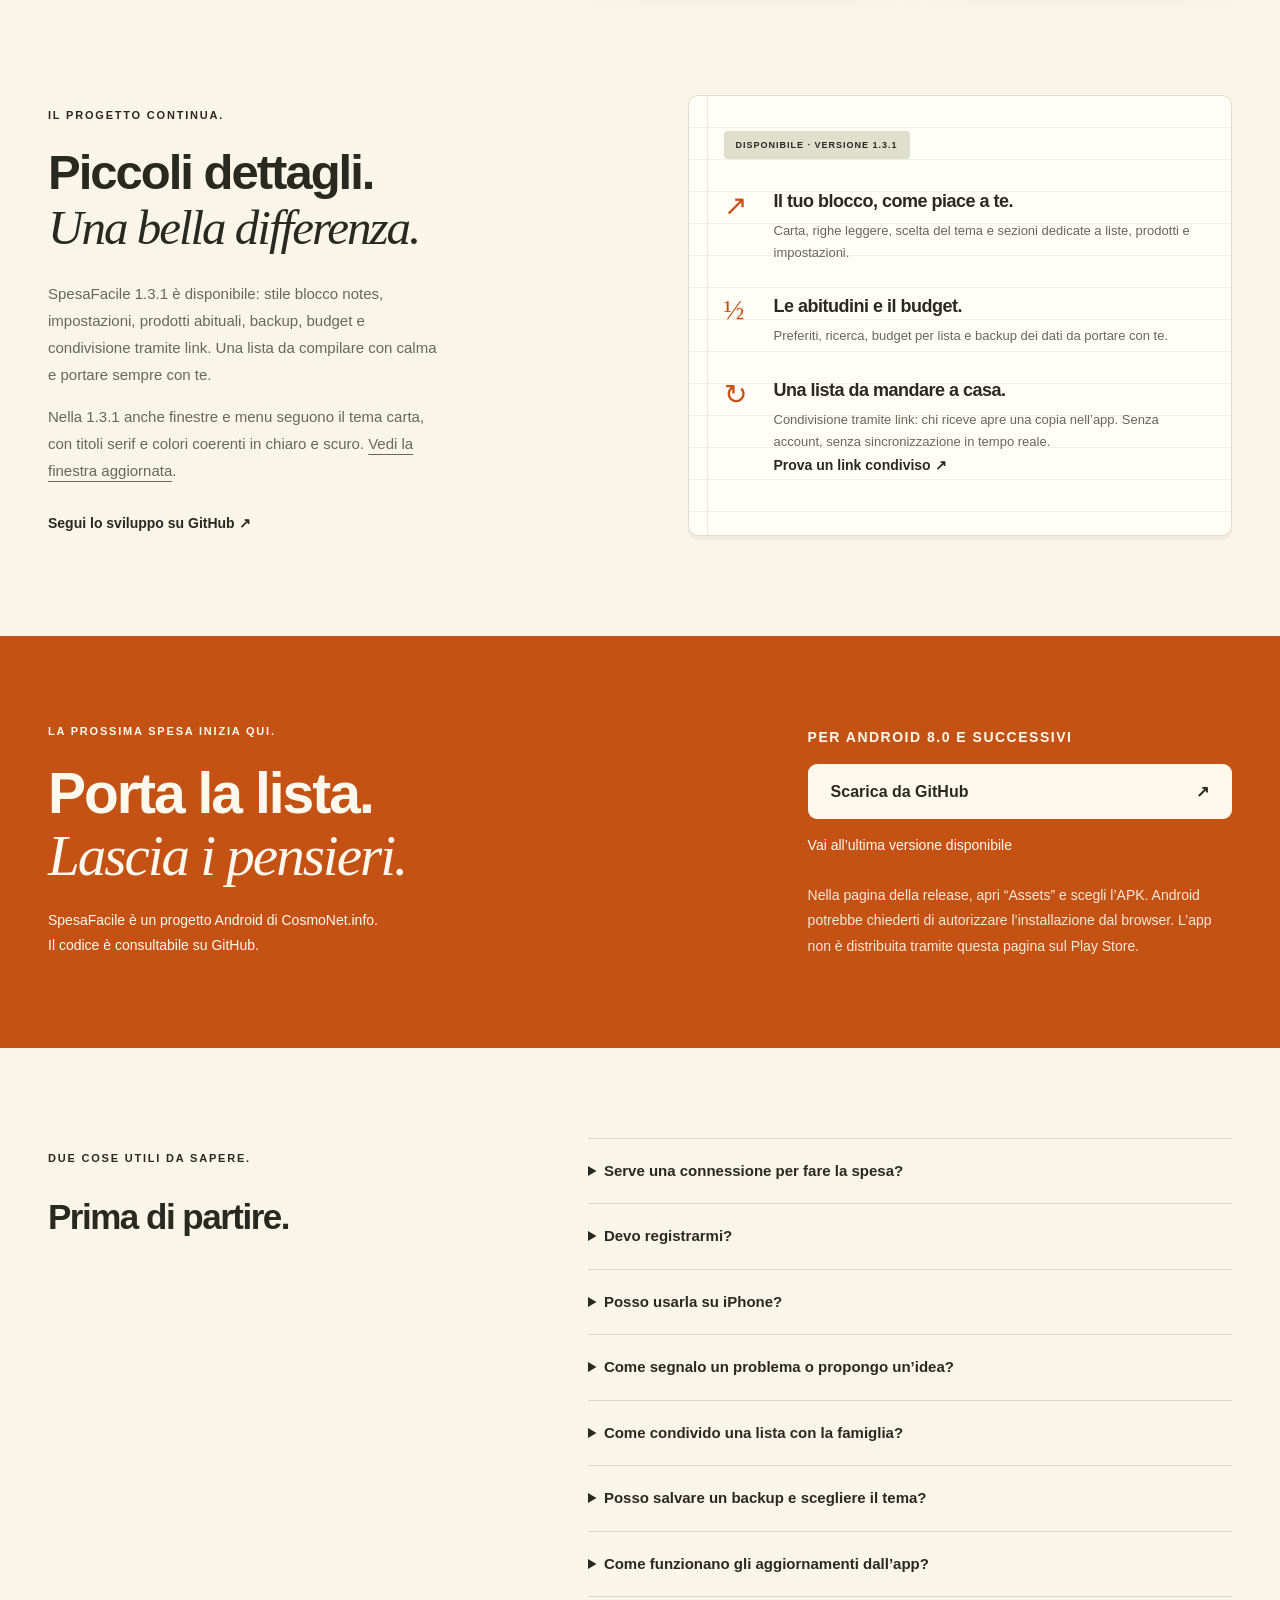
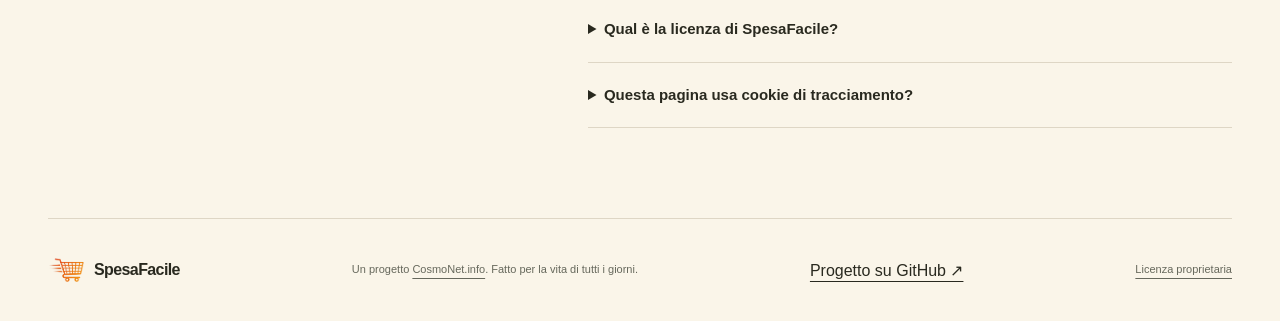
==== commit 3e2da2d7: "Document release 1.3.1 and show themed dialog preview" ====
--- a/index.html
+++ b/index.html
@@ -70,15 +70,15 @@
   </section>
   <section class="app-showcase wrap" id="app">
     <div><p class="eyebrow">L’APP, QUELLA VERA.</p><h2>Una lista chiara.<br><span class="serif">Dal primo sguardo.</span></h2><p>La versione 1.3 è un blocco notes digitale, con carta color crema e tre sezioni chiare: Liste, Prodotti e Il mio blocco. Queste sono schermate reali dell’app, con dati dimostrativi.</p><a class="text-link" href="#scarica">Scarica la versione disponibile ↗</a></div>
-    <div class="real-screens" style="display:grid;grid-template-columns:repeat(2,minmax(0,1fr));gap:20px;align-items:start"><figure style="margin:0"><img style="display:block;width:100%;height:auto" src="assets/screenshots/notebook-home.png" width="320" height="616" loading="lazy" alt="Home reale di SpesaFacile 1.3 con pulsante per creare la prima lista e navigazione in basso"><figcaption>Liste · versione 1.3</figcaption></figure><figure style="margin:0"><img style="display:block;width:100%;height:auto" src="assets/screenshots/notebook-products.png" width="320" height="616" loading="lazy" alt="Prodotti abituali e preferiti nella versione 1.3"><figcaption>Prodotti abituali · versione 1.3</figcaption></figure></div>
+    <div class="real-screens" style="display:grid;grid-template-columns:repeat(2,minmax(0,1fr));gap:20px;align-items:start"><figure style="margin:0"><img style="display:block;width:100%;height:auto" src="assets/screenshots/notebook-home.png" width="320" height="616" loading="lazy" alt="Home reale di SpesaFacile 1.3 con pulsante per creare la prima lista e navigazione in basso"><figcaption>Liste · versione 1.3</figcaption></figure><figure style="margin:0"><img style="display:block;width:100%;height:auto" src="assets/screenshots/notebook-products-1.3.1.png" width="320" height="616" loading="lazy" alt="Prodotti abituali e preferiti nella versione 1.3"><figcaption>Prodotti abituali · versione 1.3</figcaption></figure></div>
   </section>
   <section class="app-showcase wrap" id="impostazioni">
     <div><p class="eyebrow">IL TUO BLOCCO, LE TUE ABITUDINI.</p><h2>Ogni cosa<br><span class="serif">al suo posto.</span></h2><p>Scegli il tema, salva un backup delle liste e imposta un budget per la spesa. Il totale stimato ti mostra quanto rimane, tenendo conto dei prezzi che hai inserito.</p><p>Gli aggiornamenti si controllano dall’app, con download automatico su Wi-Fi facoltativo. Android ti chiede conferma prima di installarli.</p></div>
     <div class="real-screens" style="display:grid;grid-template-columns:repeat(2,minmax(0,1fr));gap:20px;align-items:start"><figure style="margin:0"><img src="assets/screenshots/notebook-settings.png" width="320" height="616" style="display:block;width:100%;height:auto" loading="lazy" alt="Impostazioni reali dell’app: tema chiaro o scuro e backup"><figcaption>Il mio blocco · impostazioni</figcaption></figure><figure style="margin:0"><img src="assets/screenshots/notebook-shopping.png" width="320" height="616" style="display:block;width:100%;height:auto" loading="lazy" alt="Lista della spesa con quantità, prezzi, budget e prodotti da spuntare"><figcaption>La lista · quantità e budget</figcaption></figure></div>
   </section>
   <section class="next wrap" id="novita">
-    <div class="next-intro"><p class="eyebrow">IL PROGETTO CONTINUA.</p><h2>Piccoli dettagli.<br><span class="serif">Una bella differenza.</span></h2><p>SpesaFacile 1.3 è disponibile: stile blocco notes, impostazioni, prodotti abituali, backup, budget e condivisione tramite link. Una lista da compilare con calma e portare sempre con te.</p><a class="text-link" href="https://github.com/CosmoNetinfo/SpesaFacile" target="_blank" rel="noopener noreferrer">Segui lo sviluppo su GitHub <span aria-hidden="true">↗</span></a></div>
-    <div class="next-features"><span class="pill">DISPONIBILE · VERSIONE 1.3</span>
+    <div class="next-intro"><p class="eyebrow">IL PROGETTO CONTINUA.</p><h2>Piccoli dettagli.<br><span class="serif">Una bella differenza.</span></h2><p>SpesaFacile 1.3.1 è disponibile: stile blocco notes, impostazioni, prodotti abituali, backup, budget e condivisione tramite link. Una lista da compilare con calma e portare sempre con te.</p><p class="small">Nella 1.3.1 anche finestre e menu seguono il tema carta, con titoli serif e colori coerenti in chiaro e scuro. <a href="assets/screenshots/dialog-product-light-1.3.1.png">Vedi la finestra aggiornata</a>.</p><a class="text-link" href="https://github.com/CosmoNetinfo/SpesaFacile" target="_blank" rel="noopener noreferrer">Segui lo sviluppo su GitHub <span aria-hidden="true">↗</span></a></div>
+    <div class="next-features"><span class="pill">DISPONIBILE · VERSIONE 1.3.1</span>
       <article><span aria-hidden="true">↗</span><div><h3>Il tuo blocco, come piace a te.</h3><p>Carta, righe leggere, scelta del tema e sezioni dedicate a liste, prodotti e impostazioni.</p></div></article>
       <article><span aria-hidden="true">½</span><div><h3>Le abitudini e il budget.</h3><p>Preferiti, ricerca, budget per lista e backup dei dati da portare con te.</p></div></article>
       <article><span aria-hidden="true">↻</span><div><h3>Una lista da mandare a casa.</h3><p>Condivisione tramite link: chi riceve apre una copia nell’app. Senza account, senza sincronizzazione in tempo reale.</p><a class="text-link" href="condividi/#[base64]">Prova un link condiviso ↗</a></div></article>
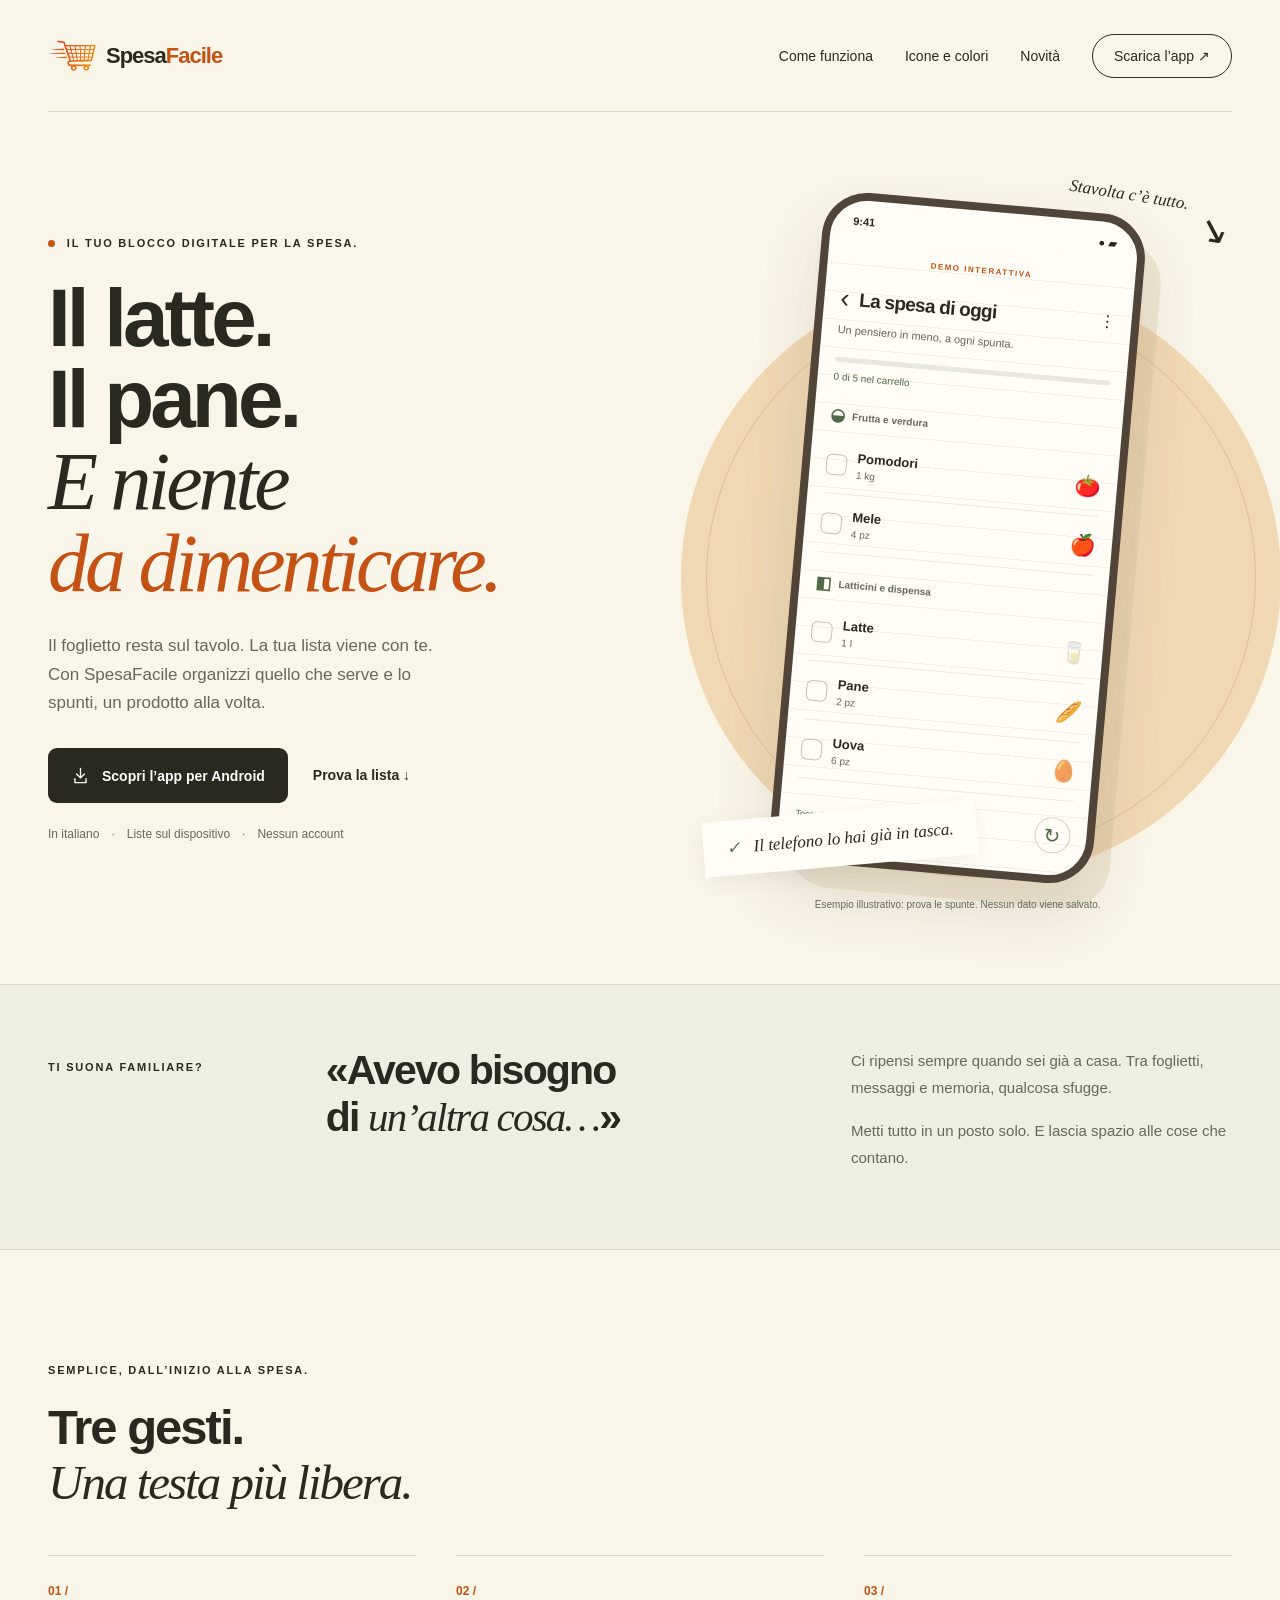
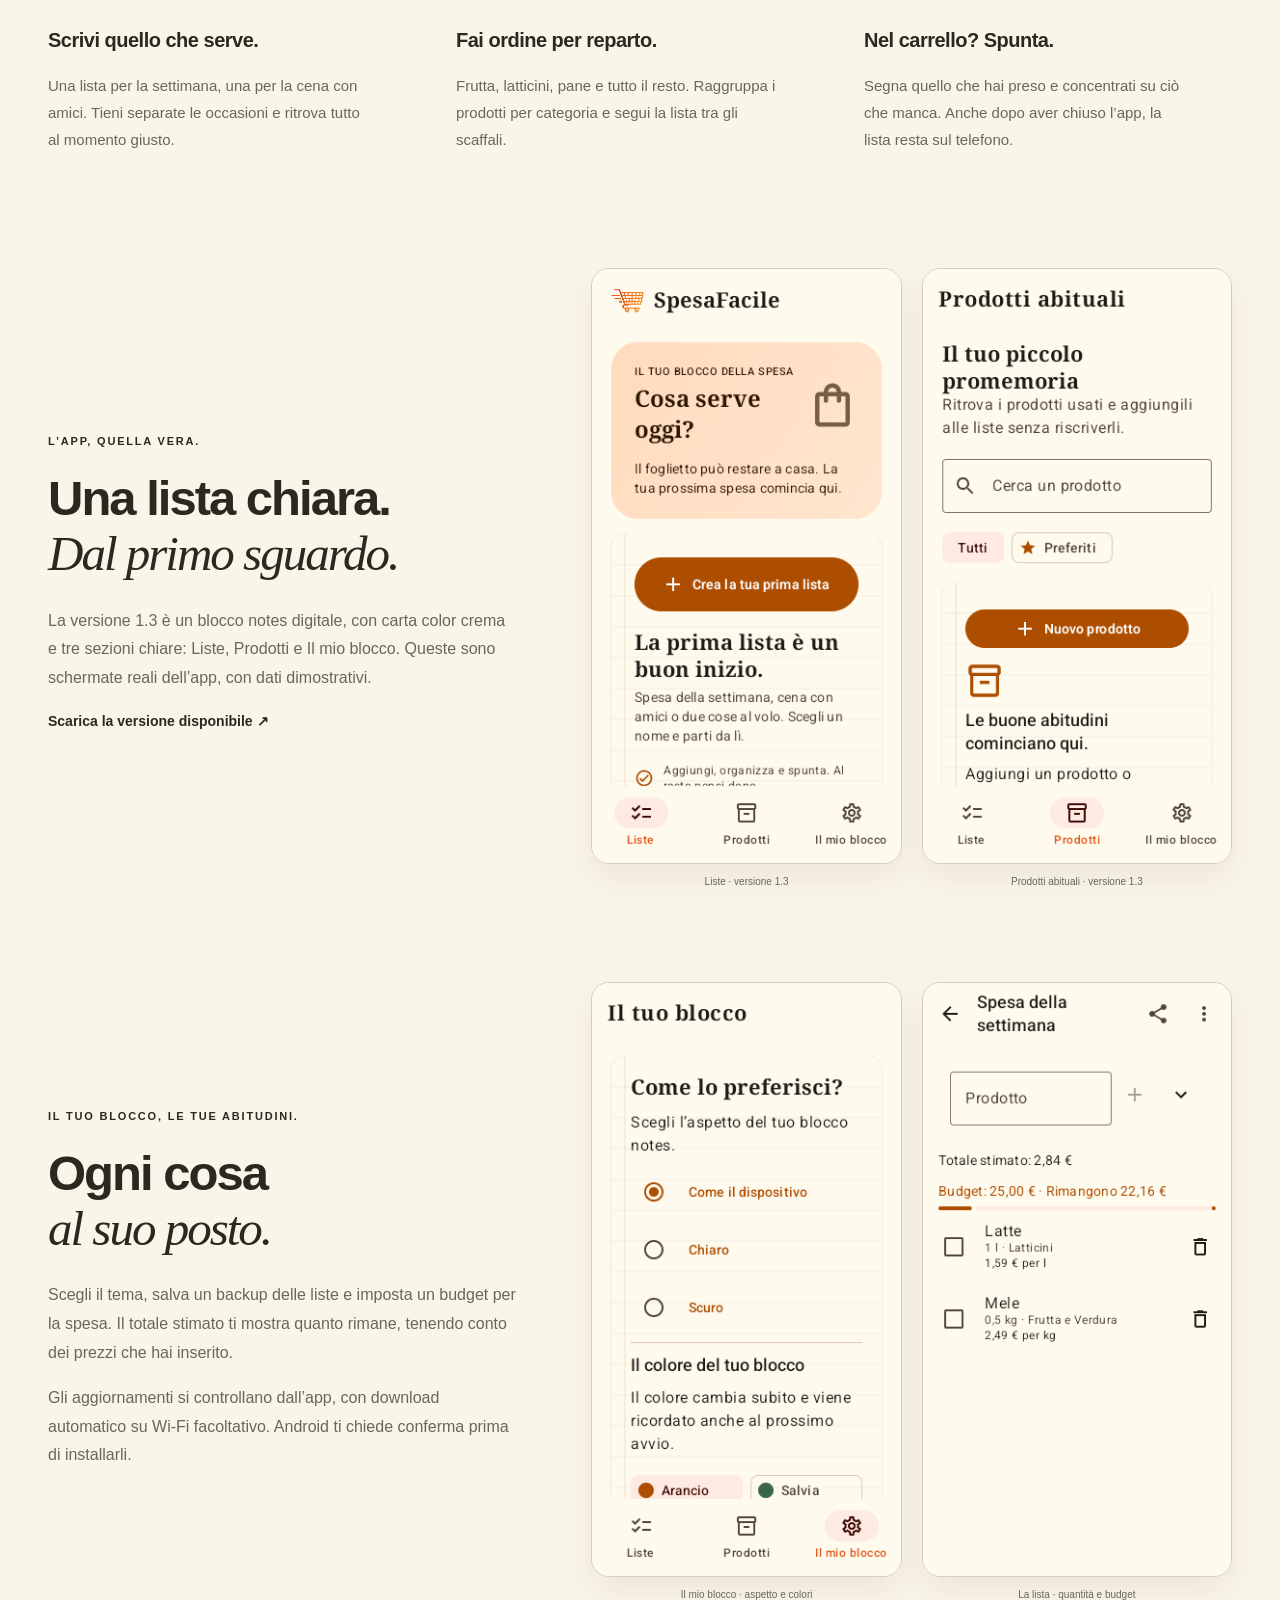
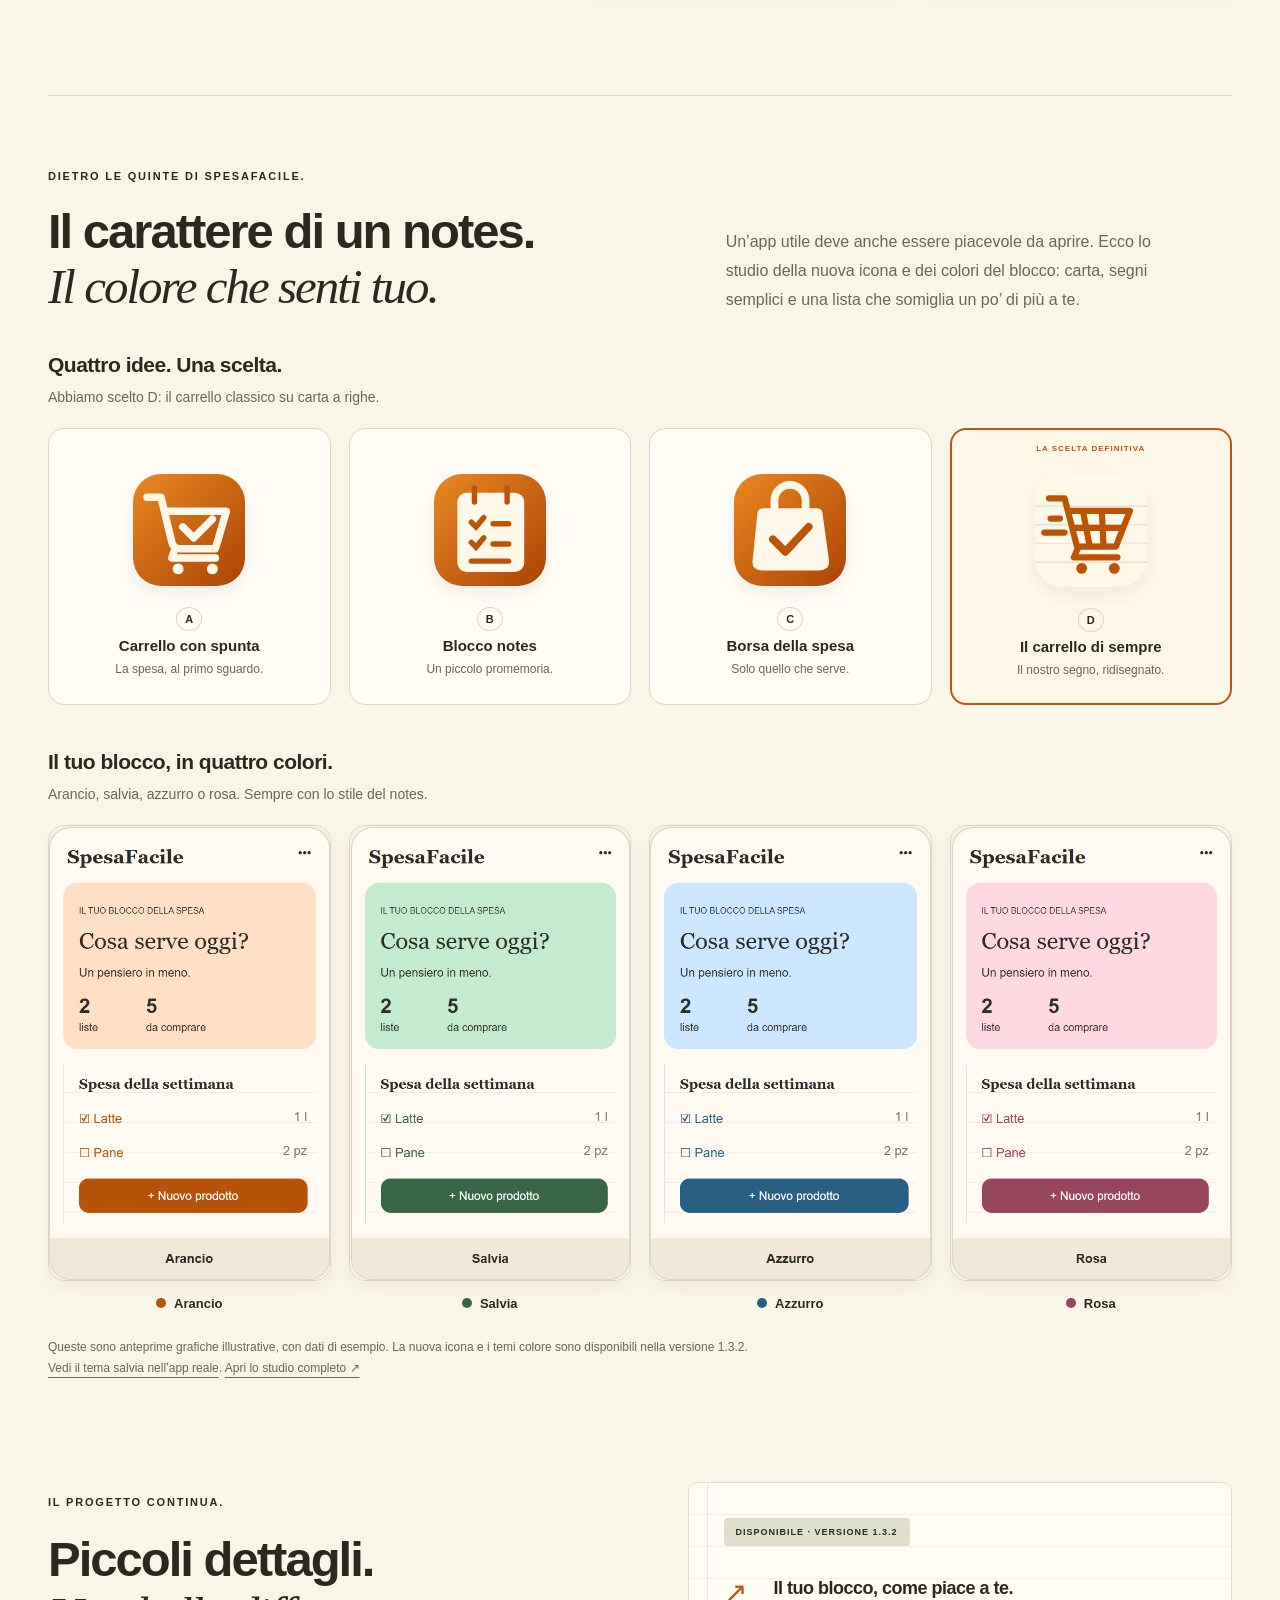
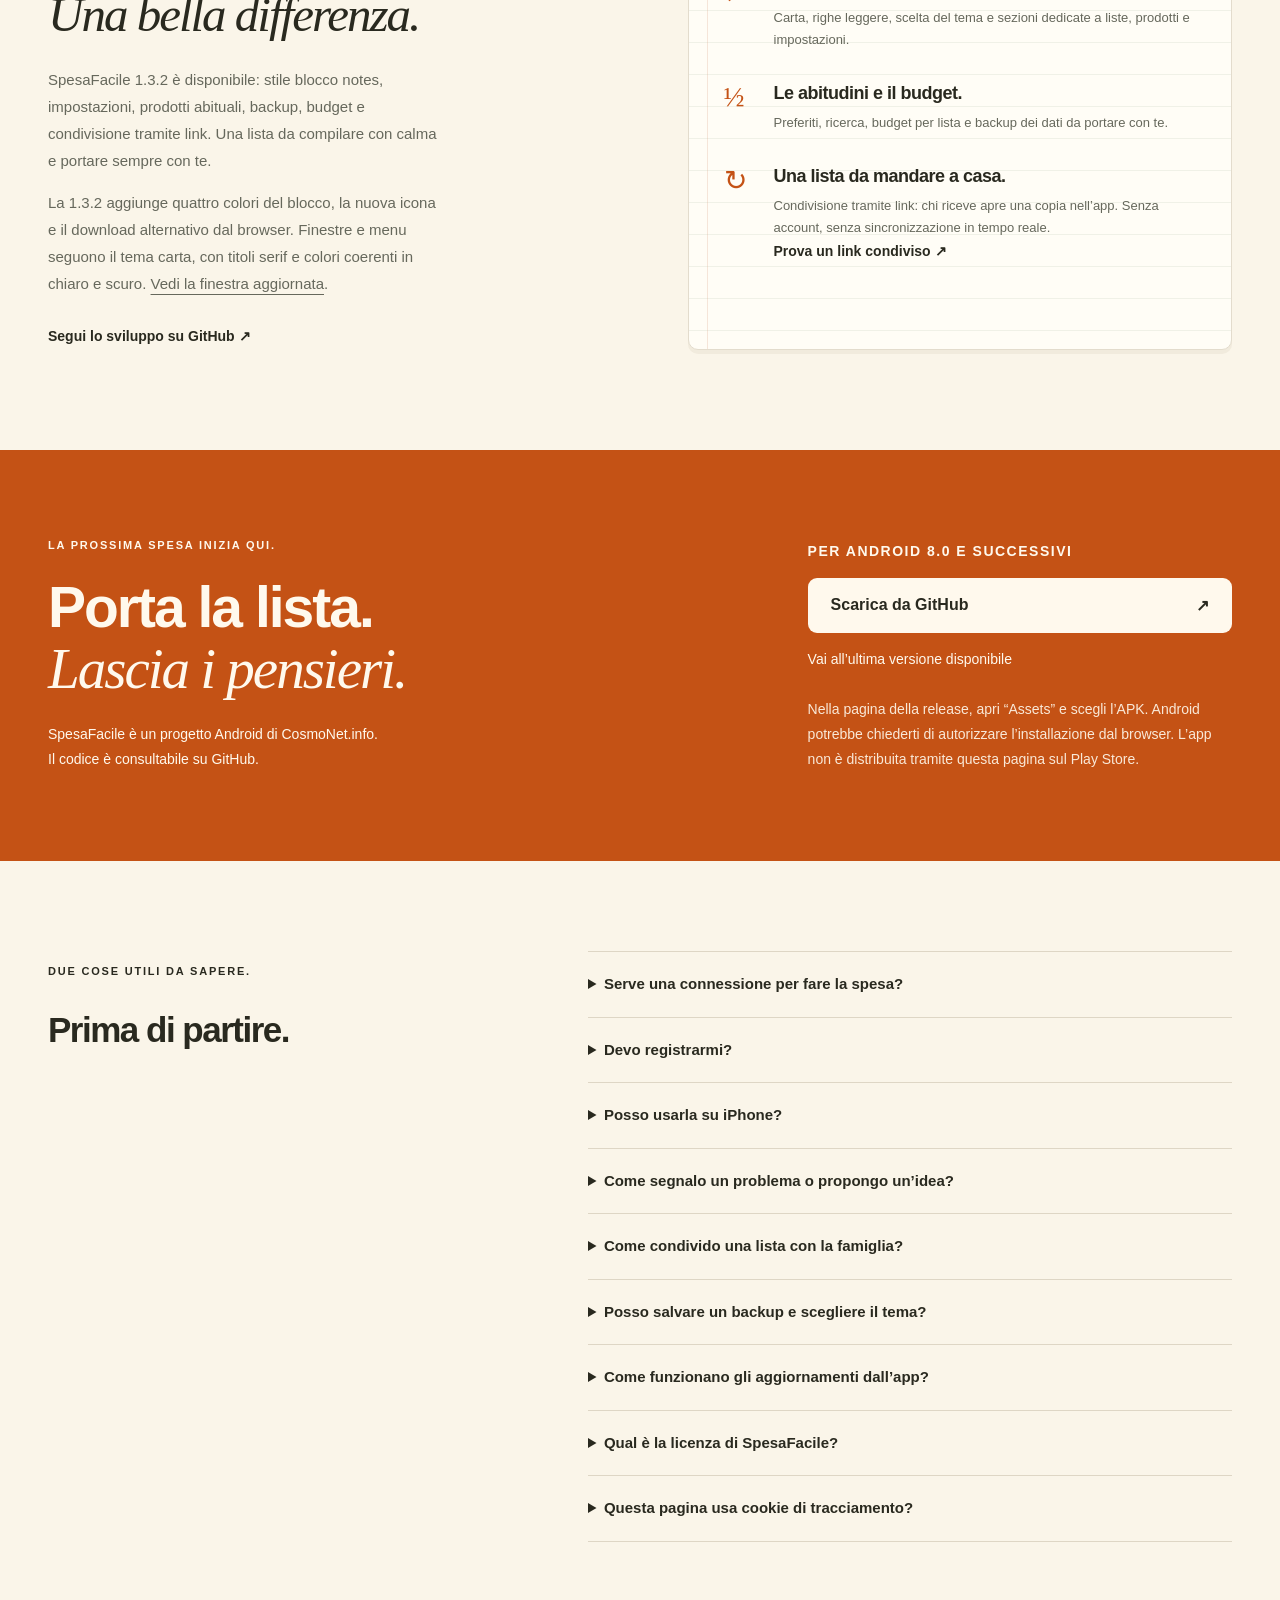
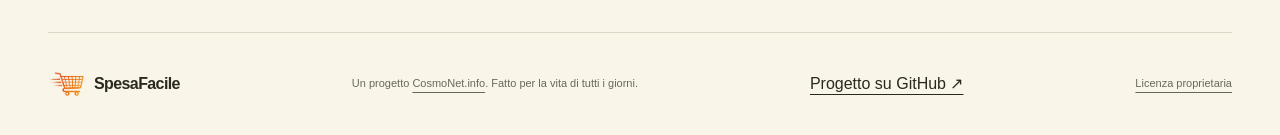
==== commit 1d9ac021: "Present icon design study, notebook color themes and release 1.3.2" ====
--- a/index.html
+++ b/index.html
@@ -14,14 +14,14 @@
   <meta name="twitter:card" content="summary_large_image">
   <link rel="canonical" href="https://cosmonetinfo.github.io/SpesaFacile-landing-page/">
   <link rel="icon" href="assets/logo.png" type="image/png">
-  <link rel="stylesheet" href="assets/style.css?v=1.3.0">
+  <link rel="stylesheet" href="assets/style.css?v=20261105-studio">
   <script src="assets/app.js" defer></script>
 </head>
 <body>
 <a class="skip" href="#contenuto">Vai al contenuto</a>
 <header class="header wrap">
   <a class="brand" href="#" aria-label="SpesaFacile, inizio pagina"><img src="assets/logo.png" width="48" height="48" alt=""><span>Spesa<span class="orange">Facile</span></span></a>
-  <nav aria-label="Navigazione principale"><a href="#come-funziona">Come funziona</a><a href="#novita">Novità</a><a class="nav-download" href="#scarica">Scarica l’app <span aria-hidden="true">↗</span></a></nav>
+  <nav aria-label="Navigazione principale"><a href="#come-funziona">Come funziona</a><a href="#stile">Icone e colori</a><a href="#novita">Novità</a><a class="nav-download" href="#scarica">Scarica l’app <span aria-hidden="true">↗</span></a></nav>
 </header>
 <main id="contenuto">
   <section class="hero wrap">
@@ -74,11 +74,29 @@
   </section>
   <section class="app-showcase wrap" id="impostazioni">
     <div><p class="eyebrow">IL TUO BLOCCO, LE TUE ABITUDINI.</p><h2>Ogni cosa<br><span class="serif">al suo posto.</span></h2><p>Scegli il tema, salva un backup delle liste e imposta un budget per la spesa. Il totale stimato ti mostra quanto rimane, tenendo conto dei prezzi che hai inserito.</p><p>Gli aggiornamenti si controllano dall’app, con download automatico su Wi-Fi facoltativo. Android ti chiede conferma prima di installarli.</p></div>
-    <div class="real-screens" style="display:grid;grid-template-columns:repeat(2,minmax(0,1fr));gap:20px;align-items:start"><figure style="margin:0"><img src="assets/screenshots/notebook-settings.png" width="320" height="616" style="display:block;width:100%;height:auto" loading="lazy" alt="Impostazioni reali dell’app: tema chiaro o scuro e backup"><figcaption>Il mio blocco · impostazioni</figcaption></figure><figure style="margin:0"><img src="assets/screenshots/notebook-shopping.png" width="320" height="616" style="display:block;width:100%;height:auto" loading="lazy" alt="Lista della spesa con quantità, prezzi, budget e prodotti da spuntare"><figcaption>La lista · quantità e budget</figcaption></figure></div>
+    <div class="real-screens" style="display:grid;grid-template-columns:repeat(2,minmax(0,1fr));gap:20px;align-items:start"><figure style="margin:0"><img src="assets/screenshots/notebook-settings-1.3.2.png" width="320" height="616" style="display:block;width:100%;height:auto" loading="lazy" alt="Impostazioni reali della versione 1.3.2: aspetto chiaro o scuro e scelta del colore del blocco"><figcaption>Il mio blocco · aspetto e colori</figcaption></figure><figure style="margin:0"><img src="assets/screenshots/notebook-shopping.png" width="320" height="616" style="display:block;width:100%;height:auto" loading="lazy" alt="Lista della spesa con quantità, prezzi, budget e prodotti da spuntare"><figcaption>La lista · quantità e budget</figcaption></figure></div>
+  </section>
+  <section class="design-study wrap" id="stile" aria-labelledby="studio-titolo">
+    <div class="study-heading"><div><p class="eyebrow">DIETRO LE QUINTE DI SPESAFACILE.</p><h2 id="studio-titolo">Il carattere di un notes.<br><span class="serif">Il colore che senti tuo.</span></h2></div><p>Un’app utile deve anche essere piacevole da aprire. Ecco lo studio della nuova icona e dei colori del blocco: carta, segni semplici e una lista che somiglia un po’ di più a te.</p></div>
+    <div class="study-subtitle"><h3>Quattro idee. Una scelta.</h3><p>Abbiamo scelto D: il carrello classico su carta a righe.</p></div>
+    <div class="icon-studies">
+      <figure><img src="assets/design/icona-a.svg" width="144" height="144" loading="lazy" alt="Proposta A: carrello chiaro con spunta su fondo arancio"><figcaption><span class="study-letter">A</span><strong>Carrello con spunta</strong><small>La spesa, al primo sguardo.</small></figcaption></figure>
+      <figure><img src="assets/design/icona-b.svg" width="144" height="144" loading="lazy" alt="Proposta B: blocco notes chiaro con spunte su fondo arancio"><figcaption><span class="study-letter">B</span><strong>Blocco notes</strong><small>Un piccolo promemoria.</small></figcaption></figure>
+      <figure><img src="assets/design/icona-c.svg" width="144" height="144" loading="lazy" alt="Proposta C: borsa della spesa chiara con spunta su fondo arancio"><figcaption><span class="study-letter">C</span><strong>Borsa della spesa</strong><small>Solo quello che serve.</small></figcaption></figure>
+      <figure class="icon-chosen"><span class="chosen-label">LA SCELTA DEFINITIVA</span><img src="assets/design/icona-d.svg" width="144" height="144" loading="lazy" alt="Icona scelta D: carrello arancio su carta chiara a righe"><figcaption><span class="study-letter">D</span><strong>Il carrello di sempre</strong><small>Il nostro segno, ridisegnato.</small></figcaption></figure>
+    </div>
+    <div class="study-subtitle theme-study-title"><h3>Il tuo blocco, in quattro colori.</h3><p>Arancio, salvia, azzurro o rosa. Sempre con lo stile del notes.</p></div>
+    <div class="theme-studies">
+      <figure><img src="assets/design/tema-arancio.png" width="526" height="850" loading="lazy" alt="Mockup del blocco notes con scheda pesca e pulsanti arancio"><figcaption><span style="--swatch:#b65308"></span>Arancio</figcaption></figure>
+      <figure><img src="assets/design/tema-salvia.png" width="526" height="850" loading="lazy" alt="Mockup del blocco notes con scheda verde chiaro e pulsanti salvia"><figcaption><span style="--swatch:#396647"></span>Salvia</figcaption></figure>
+      <figure><img src="assets/design/tema-azzurro.png" width="526" height="850" loading="lazy" alt="Mockup del blocco notes con scheda azzurra e pulsanti blu"><figcaption><span style="--swatch:#285f83"></span>Azzurro</figcaption></figure>
+      <figure><img src="assets/design/tema-rosa.png" width="526" height="850" loading="lazy" alt="Mockup del blocco notes con scheda rosa e pulsanti color lampone"><figcaption><span style="--swatch:#98465d"></span>Rosa</figcaption></figure>
+    </div>
+    <p class="study-note">Queste sono anteprime grafiche illustrative, con dati di esempio. La nuova icona e i temi colore sono disponibili nella versione 1.3.2. <a href="assets/screenshots/notebook-salvia-1.3.2.png">Vedi il tema salvia nell’app reale</a>. <a href="assets/design/studio-icone-temi.png">Apri lo studio completo ↗</a></p>
   </section>
   <section class="next wrap" id="novita">
-    <div class="next-intro"><p class="eyebrow">IL PROGETTO CONTINUA.</p><h2>Piccoli dettagli.<br><span class="serif">Una bella differenza.</span></h2><p>SpesaFacile 1.3.1 è disponibile: stile blocco notes, impostazioni, prodotti abituali, backup, budget e condivisione tramite link. Una lista da compilare con calma e portare sempre con te.</p><p class="small">Nella 1.3.1 anche finestre e menu seguono il tema carta, con titoli serif e colori coerenti in chiaro e scuro. <a href="assets/screenshots/dialog-product-light-1.3.1.png">Vedi la finestra aggiornata</a>.</p><a class="text-link" href="https://github.com/CosmoNetinfo/SpesaFacile" target="_blank" rel="noopener noreferrer">Segui lo sviluppo su GitHub <span aria-hidden="true">↗</span></a></div>
-    <div class="next-features"><span class="pill">DISPONIBILE · VERSIONE 1.3.1</span>
+    <div class="next-intro"><p class="eyebrow">IL PROGETTO CONTINUA.</p><h2>Piccoli dettagli.<br><span class="serif">Una bella differenza.</span></h2><p>SpesaFacile 1.3.2 è disponibile: stile blocco notes, impostazioni, prodotti abituali, backup, budget e condivisione tramite link. Una lista da compilare con calma e portare sempre con te.</p><p class="small">La 1.3.2 aggiunge quattro colori del blocco, la nuova icona e il download alternativo dal browser. Finestre e menu seguono il tema carta, con titoli serif e colori coerenti in chiaro e scuro. <a href="assets/screenshots/dialog-product-light-1.3.1.png">Vedi la finestra aggiornata</a>.</p><a class="text-link" href="https://github.com/CosmoNetinfo/SpesaFacile" target="_blank" rel="noopener noreferrer">Segui lo sviluppo su GitHub <span aria-hidden="true">↗</span></a></div>
+    <div class="next-features"><span class="pill">DISPONIBILE · VERSIONE 1.3.2</span>
       <article><span aria-hidden="true">↗</span><div><h3>Il tuo blocco, come piace a te.</h3><p>Carta, righe leggere, scelta del tema e sezioni dedicate a liste, prodotti e impostazioni.</p></div></article>
       <article><span aria-hidden="true">½</span><div><h3>Le abitudini e il budget.</h3><p>Preferiti, ricerca, budget per lista e backup dei dati da portare con te.</p></div></article>
       <article><span aria-hidden="true">↻</span><div><h3>Una lista da mandare a casa.</h3><p>Condivisione tramite link: chi riceve apre una copia nell’app. Senza account, senza sincronizzazione in tempo reale.</p><a class="text-link" href="condividi/#[base64]">Prova un link condiviso ↗</a></div></article>
@@ -94,8 +112,8 @@
     <details><summary>Posso usarla su iPhone?</summary><p>Al momento SpesaFacile è un’app nativa per Android 8.0 e successivi. Non è disponibile una versione iOS.</p></details>
     <details><summary>Come segnalo un problema o propongo un’idea?</summary><p>Puoi aprire una segnalazione nelle <a href="https://github.com/CosmoNetinfo/SpesaFacile/issues" target="_blank" rel="noopener noreferrer">Issues del progetto su GitHub</a>, descrivendo il dispositivo e quello che è successo.</p></details>
     <details><summary>Come condivido una lista con la famiglia?</summary><p>Nell’app apri una lista e scegli Condividi → Invia link all’app. Chi lo riceve vede l’anteprima sul sito e può salvare una copia in SpesaFacile 1.3 o successiva. Per inviare le modifiche successive basta condividere un nuovo link. Chi possiede il link può leggere la lista, inclusi prezzi e budget se presenti.</p></details>
-    <details><summary>Posso salvare un backup e scegliere il tema?</summary><p>Sì. Nella sezione Il mio blocco scegli l’aspetto chiaro, scuro o quello del dispositivo. Puoi esportare un backup JSON e importarlo come nuove copie, conservando le liste già presenti.</p></details>
-    <details><summary>Come funzionano gli aggiornamenti dall’app?</summary><p>Dopo aver installato la 1.3, i successivi aggiornamenti vengono cercati all’avvio. Puoi scaricarli dall’app o abilitare il download automatico su Wi-Fi. L’APK viene verificato prima di proporre l’installazione; Android richiede la tua conferma.</p></details>
+    <details><summary>Posso salvare un backup e scegliere il tema?</summary><p>Sì. Nella sezione Il mio blocco scegli l’aspetto chiaro, scuro o quello del dispositivo e, dalla 1.3.2, il colore Arancio, Salvia, Azzurro o Rosa. Puoi esportare un backup JSON e importarlo come nuove copie, conservando le liste già presenti.</p></details>
+    <details><summary>Come funzionano gli aggiornamenti dall’app?</summary><p>Dopo aver installato la 1.3, i successivi aggiornamenti vengono cercati all’avvio. Puoi scaricarli dall’app o abilitare il download automatico su Wi-Fi. L’APK viene verificato prima di proporre l’installazione; Android richiede la tua conferma. Dalla 1.3.2 è disponibile anche Scarica dal browser. Se una versione precedente segnala un errore di download, apri la release ufficiale nel browser e installa l’APK sopra l’app esistente per conservare le liste.</p></details>
     <details><summary>Qual è la licenza di SpesaFacile?</summary><p>È un’app con licenza proprietaria, utilizzabile gratuitamente per finalità personali e domestiche. Codice originale e marchio sono riservati al titolare. Le librerie di terze parti mantengono le rispettive licenze. <a href="LICENSE">Leggi la licenza</a>.</p></details>
     <details><summary>Questa pagina usa cookie di tracciamento?</summary><p>La pagina non include analytics, pubblicità o cookie di tracciamento. Font e risorse grafiche sono serviti con il sito. Per mostrare il numero dell’ultima release, il browser effettua una richiesta all’API pubblica di GitHub. L’hosting è fornito da GitHub Pages.</p></details>
   </div></section>
--- a/assets/style.css
+++ b/assets/style.css
@@ -6,3 +6,6 @@
 :root{--bg:#faf5e9;--paper:#fffdf6;--line:#ded6c5}.phone-content{background:repeating-linear-gradient(transparent 0,transparent 27px,#d7d9ca55 27px,#d7d9ca55 28px)}.phone{border-color:#514438}.next-features{background-color:#fffdf6;background-image:linear-gradient(90deg,transparent 18px,#cf886333 18px,#cf886333 19px,transparent 19px),repeating-linear-gradient(transparent 0,transparent 31px,#c8cfbf44 31px,#c8cfbf44 32px);border-radius:10px;box-shadow:0 4px 0 #ded5c455;border:1px solid #e3dccd}.app-showcase{display:grid;grid-template-columns:.85fr 1.15fr;gap:70px;align-items:center;padding-block:0 95px}.app-showcase h2,.press-kit h2{font-size:49px;line-height:1.13;letter-spacing:-2px;margin:20px 0 25px}.app-showcase p:not(.eyebrow),.press-kit>p:not(.eyebrow):not(.small){font-size:16px;line-height:1.8;color:var(--muted);max-width:470px}.real-screens{display:flex;gap:20px;justify-content:center;align-items:flex-start}.real-screens figure{margin:0;flex:1;max-width:240px;min-width:0}.real-screens img{display:block;width:100%;height:auto;border-radius:18px;border:1px solid #d7cdbd;box-shadow:0 14px 30px #44342112}.real-screens figure:nth-child(2){padding-top:35px}.real-screens figcaption{font-size:10px;text-align:center;color:var(--muted);margin-top:12px}.press-kit{padding-block:65px;border-bottom:1px solid var(--line)}.press-kit .button{margin-block:15px}.footer{flex-wrap:wrap}.footer>a:last-child{font-size:11px;color:var(--muted)}@media(max-width:720px){.app-showcase{grid-template-columns:1fr;gap:25px;padding-bottom:60px}.app-showcase h2,.press-kit h2{font-size:39px}.real-screens{gap:12px}.press-kit{padding-block:45px}.footer>a:last-child{margin-left:0}}
 
 .real-screens{display:grid;grid-template-columns:repeat(2,minmax(0,1fr));gap:20px;align-items:start}.real-screens figure{width:100%;max-width:none;margin:0}.real-screens figure:nth-child(2){padding-top:0}
+
+/* Studio dell’identità: proposte di icona e colori del blocco. */
+.design-study{padding-block:60px 90px;border-top:1px solid var(--line)}.study-heading{display:grid;grid-template-columns:1.2fr 1fr;gap:70px;align-items:end}.study-heading h2{font-size:49px;line-height:1.13;letter-spacing:-2px;margin:18px 0 0}.study-heading>p{font-size:16px;line-height:1.8;color:var(--muted);max-width:440px;margin-bottom:0}.study-subtitle{margin:38px 0 20px}.study-subtitle h3{font-size:21px;margin:0 0 9px;letter-spacing:-.5px}.study-subtitle p{font-size:14px;color:var(--muted);line-height:1.6;margin:0}.icon-studies,.theme-studies{display:grid;grid-template-columns:repeat(4,minmax(0,1fr));gap:18px}.icon-studies figure{position:relative;margin:0;padding:45px 18px 24px;border:1px solid var(--line);border-radius:16px;background:var(--paper);text-align:center}.icon-studies img{display:block;width:min(112px,100%);height:auto;margin:0 auto 23px;filter:drop-shadow(0 8px 10px #51351e14)}.icon-studies strong{display:block;font-size:15px;margin-block:10px 6px}.icon-studies small{font-size:12px;color:var(--muted);line-height:1.5;display:block}.study-letter{font-size:11px;font-weight:bold;border:1px solid var(--line);border-radius:50%;padding:5px 8px}.icon-studies .icon-chosen{border:2px solid var(--orange);background:#fff8e9}.chosen-label{position:absolute;top:14px;left:0;right:0;font-size:8px;font-weight:bold;letter-spacing:1px;color:var(--orange)}.theme-study-title{margin-top:45px}.theme-studies figure{margin:0;min-width:0}.theme-studies img{display:block;width:100%;height:auto;border-radius:16px;border:1px solid var(--line);box-shadow:0 8px 20px #51351e0b}.theme-studies figcaption{display:flex;align-items:center;justify-content:center;gap:8px;font-size:13px;font-weight:bold;margin-top:15px}.theme-studies figcaption span{background:var(--swatch);width:10px;height:10px;border-radius:50%}.study-note{font-size:12px;line-height:1.8;color:var(--muted);max-width:850px;margin-top:26px}.study-note a{white-space:nowrap}@media(max-width:950px){.study-heading{gap:25px}.study-heading h2{font-size:40px}.icon-studies,.theme-studies{gap:12px}.icon-studies figure{padding-inline:10px}.icon-studies strong{font-size:13px}}@media(max-width:720px){.design-study{padding-block:42px 58px}.study-heading{grid-template-columns:1fr;gap:15px}.study-heading h2{font-size:37px}.study-heading>p{font-size:15px}.icon-studies,.theme-studies{grid-template-columns:repeat(2,minmax(0,1fr));gap:16px 12px}.icon-studies img{width:90px}.icon-studies small{font-size:11px}.theme-studies figcaption{margin-top:10px}.study-subtitle{margin-top:30px}.theme-study-title{margin-top:35px}.study-note a{white-space:normal}}@media(min-width:721px) and (max-width:1050px){.header nav{gap:15px;font-size:12px}}
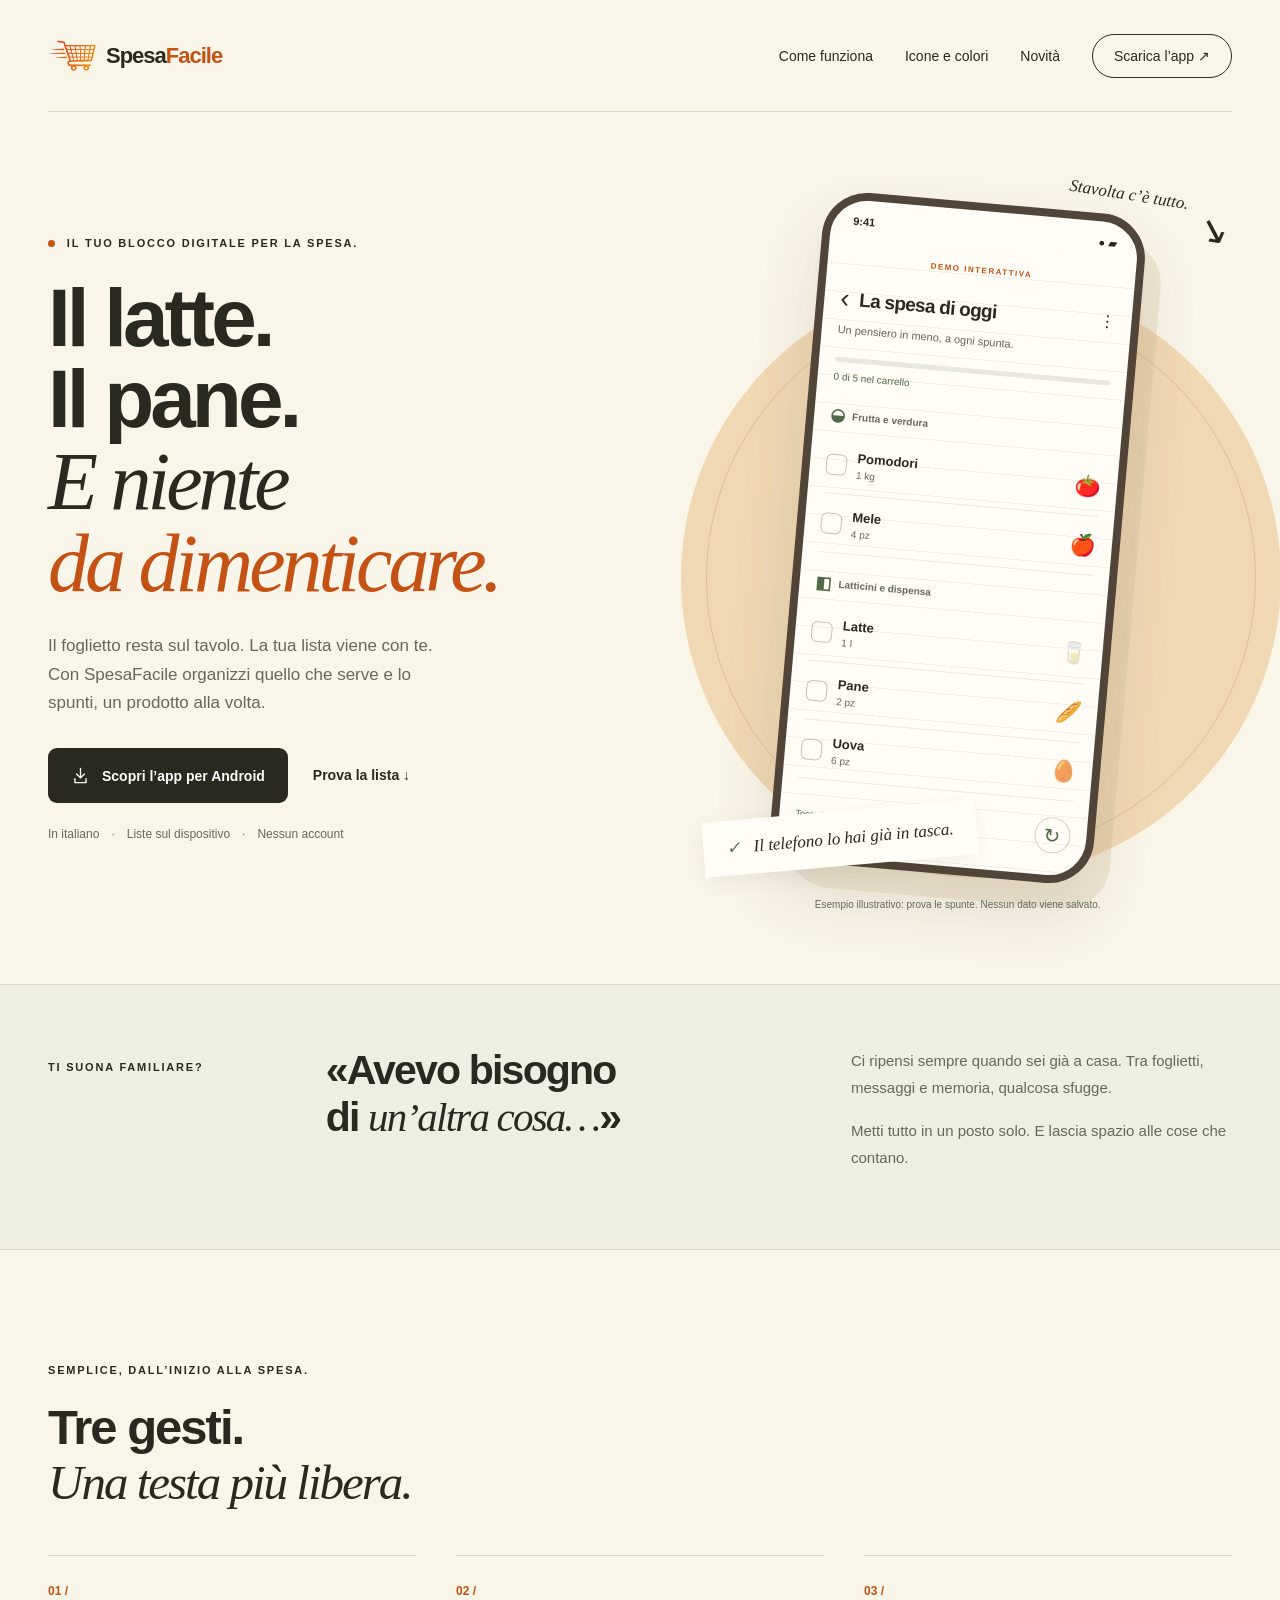
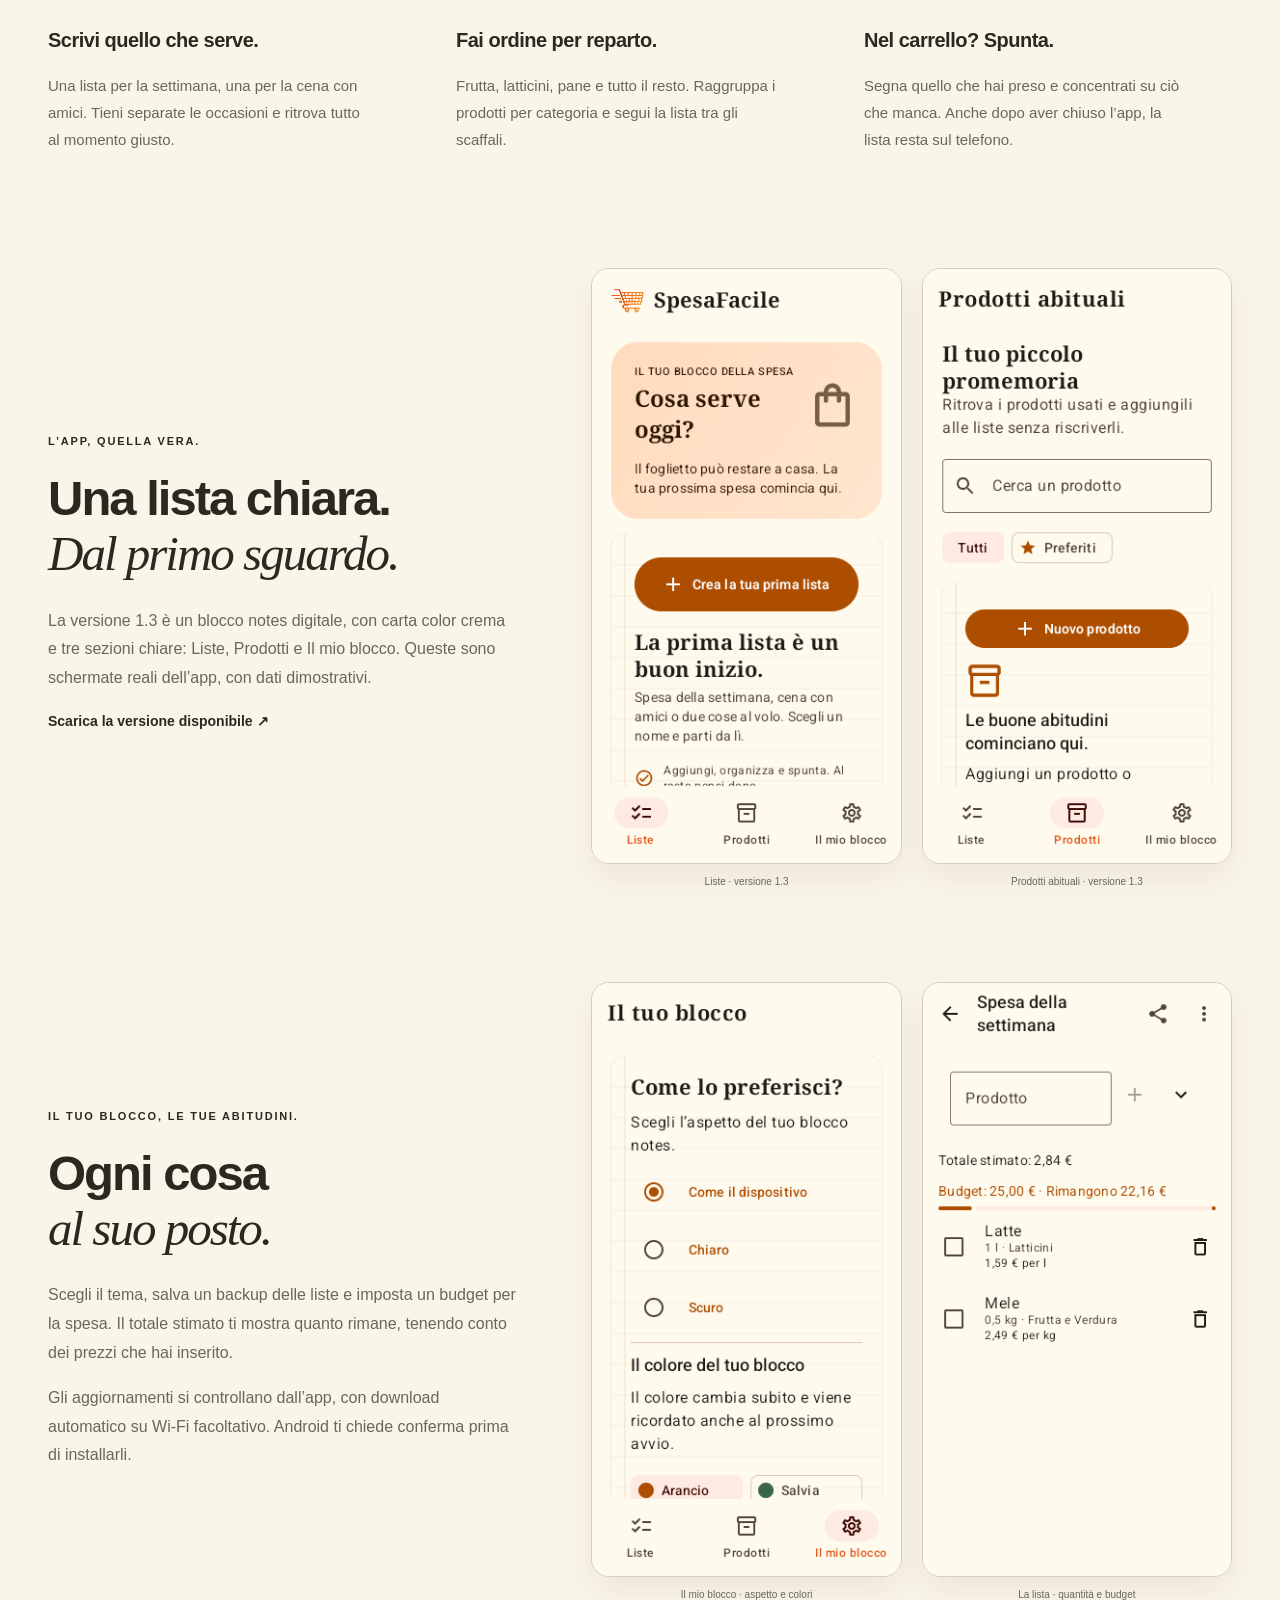
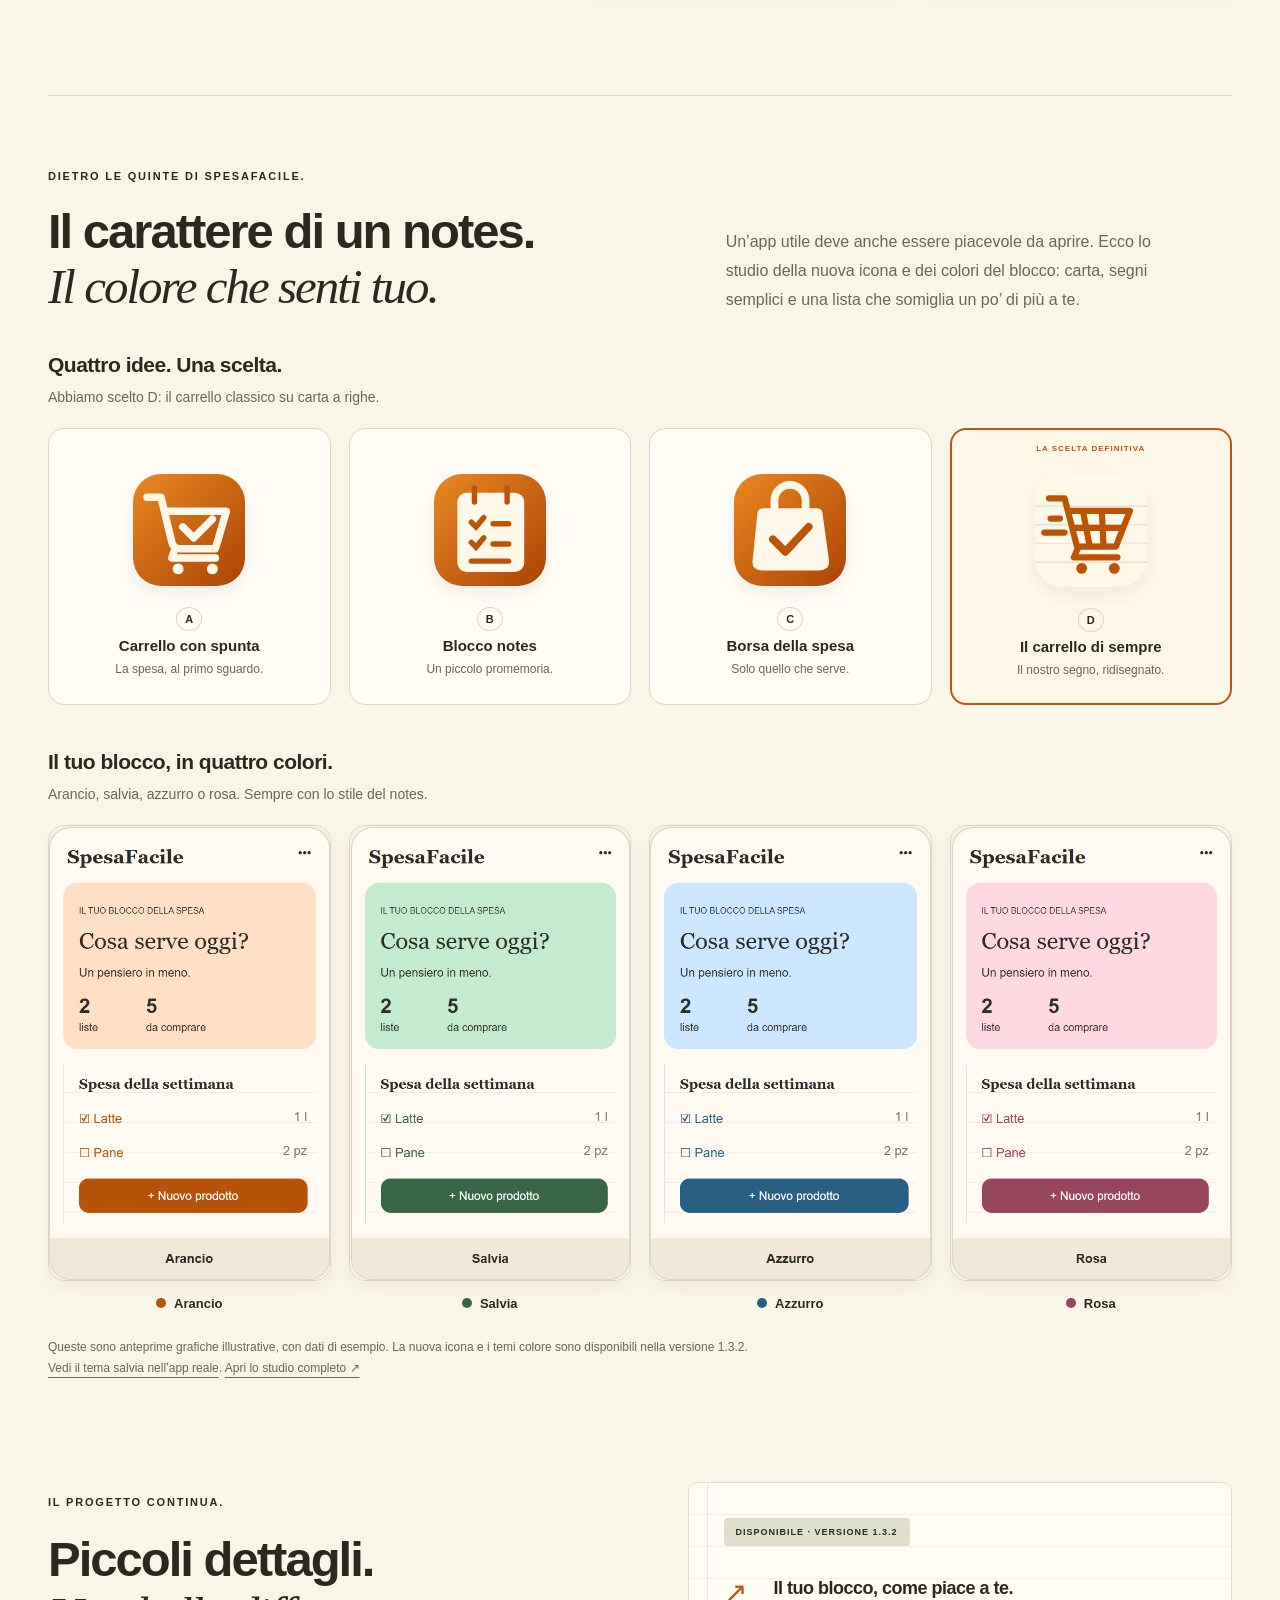
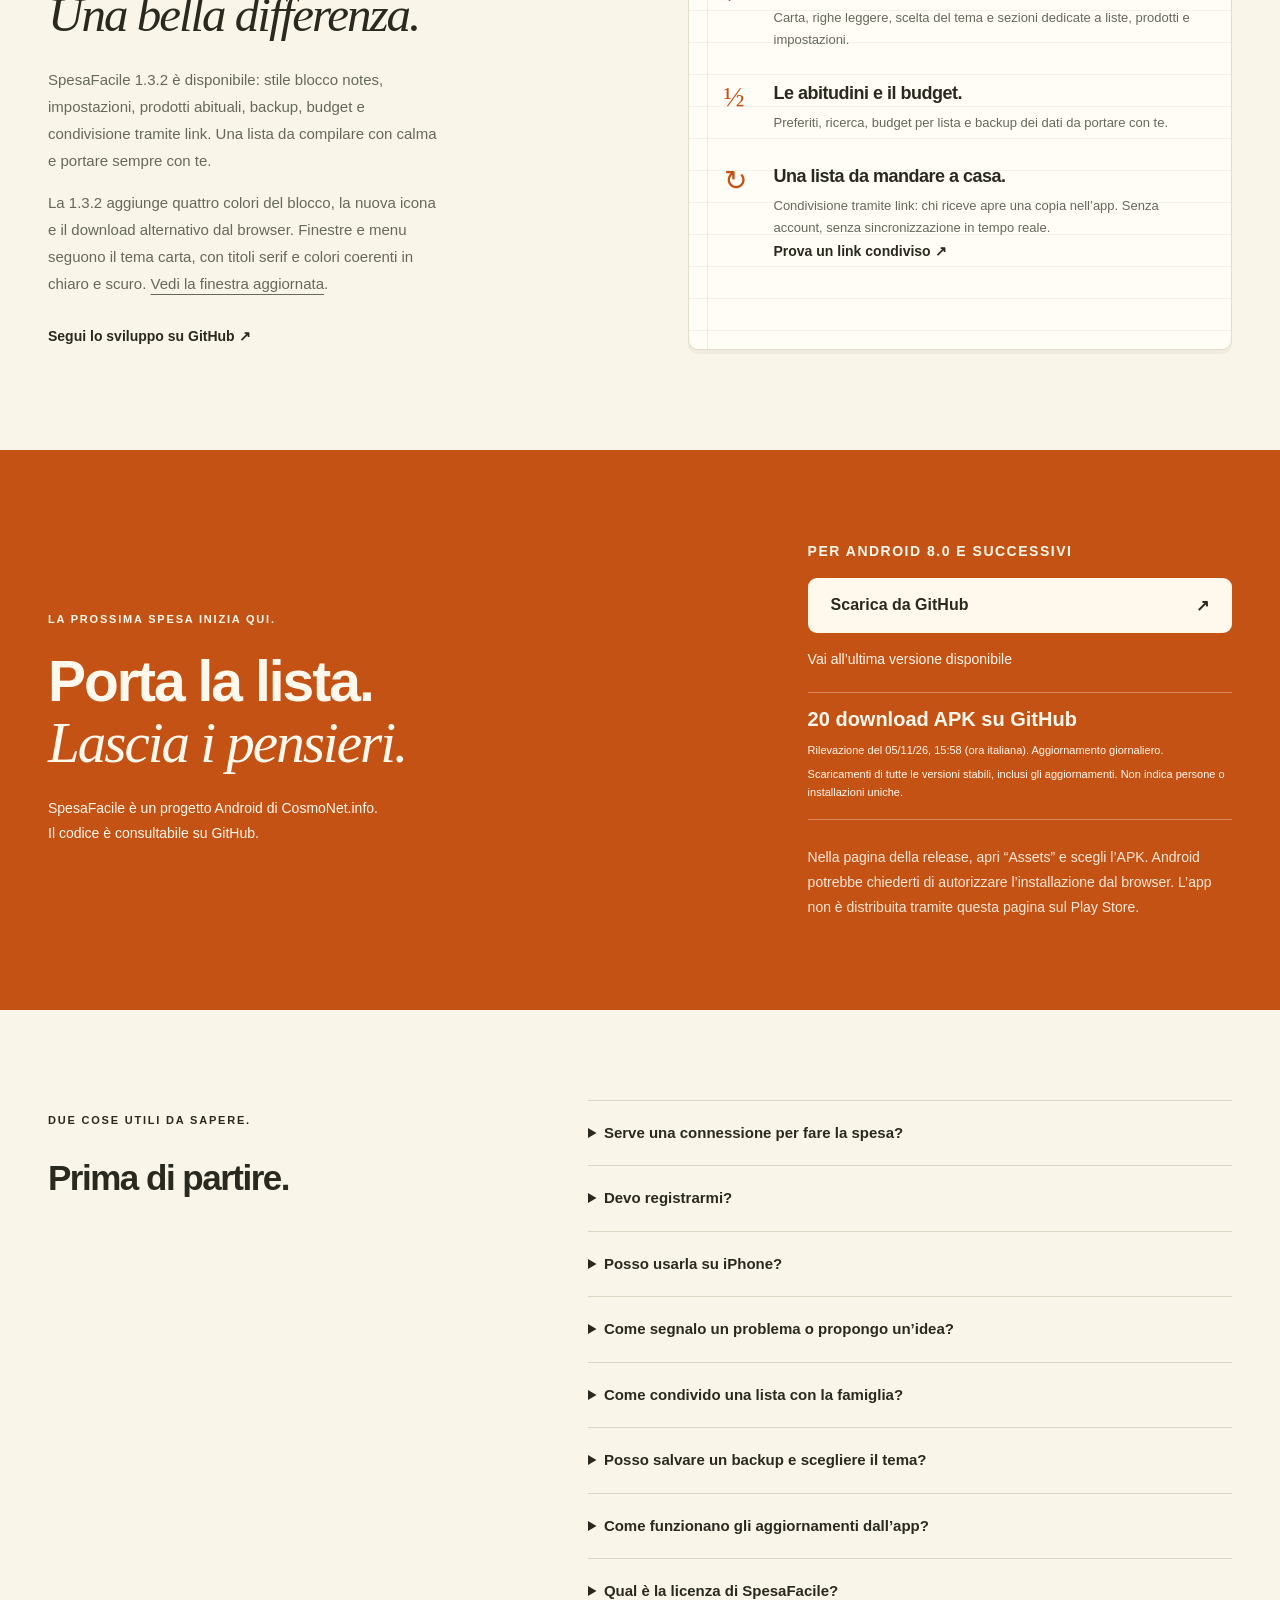
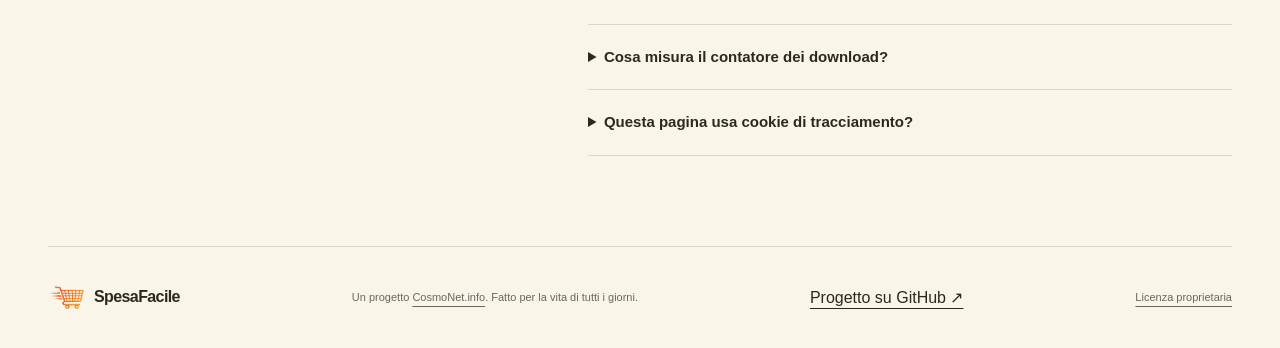
==== commit 811047c9: "Track aggregate APK downloads and retain daily history for charts" ====
--- a/index.html
+++ b/index.html
@@ -14,8 +14,8 @@
   <meta name="twitter:card" content="summary_large_image">
   <link rel="canonical" href="https://cosmonetinfo.github.io/SpesaFacile-landing-page/">
   <link rel="icon" href="assets/logo.png" type="image/png">
-  <link rel="stylesheet" href="assets/style.css?v=20261105-studio">
-  <script src="assets/app.js" defer></script>
+  <link rel="stylesheet" href="assets/style.css?v=20261105-downloads">
+  <script src="assets/app.js?v=20261105-downloads" defer></script>
 </head>
 <body>
 <a class="skip" href="#contenuto">Vai al contenuto</a>
@@ -104,7 +104,7 @@
   </section>
   <section class="download" id="scarica"><div class="wrap download-grid">
     <div><p class="eyebrow">LA PROSSIMA SPESA INIZIA QUI.</p><h2>Porta la lista.<br><span class="serif">Lascia i pensieri.</span></h2><p>SpesaFacile è un progetto Android di CosmoNet.info.<br>Il codice è consultabile su GitHub.</p></div>
-    <div class="download-panel"><p class="download-platform">PER ANDROID 8.0 E SUCCESSIVI</p><a class="button button-light" href="https://github.com/CosmoNetinfo/SpesaFacile/releases/latest" target="_blank" rel="noopener noreferrer">Scarica da GitHub <span aria-hidden="true">↗</span></a><p class="release-label" id="release-label">Vai all’ultima versione disponibile</p><p class="install-note">Nella pagina della release, apri “Assets” e scegli l’APK. Android potrebbe chiederti di autorizzare l’installazione dal browser. L’app non è distribuita tramite questa pagina sul Play Store.</p></div>
+    <div class="download-panel"><p class="download-platform">PER ANDROID 8.0 E SUCCESSIVI</p><a class="button button-light" href="https://github.com/CosmoNetinfo/SpesaFacile/releases/latest" target="_blank" rel="noopener noreferrer">Scarica da GitHub <span aria-hidden="true">↗</span></a><p class="release-label" id="release-label">Vai all’ultima versione disponibile</p><div class="download-statistics"><p id="download-count" aria-live="polite">Conteggio download in caricamento…</p><p id="download-updated"></p><p>Scaricamenti di tutte le versioni stabili, inclusi gli aggiornamenti. Non indica persone o installazioni uniche.</p></div><p class="install-note">Nella pagina della release, apri “Assets” e scegli l’APK. Android potrebbe chiederti di autorizzare l’installazione dal browser. L’app non è distribuita tramite questa pagina sul Play Store.</p></div>
   </div></section>
 <section class="faq wrap"><div><p class="eyebrow">DUE COSE UTILI DA SAPERE.</p><h2>Prima di partire.</h2></div><div class="faq-list">
     <details><summary>Serve una connessione per fare la spesa?</summary><p>Le liste sono salvate localmente nel database dell’app. Puoi gestirle senza connessione; il controllo degli aggiornamenti e il download delle release richiedono Internet.</p></details>
@@ -115,7 +115,8 @@
     <details><summary>Posso salvare un backup e scegliere il tema?</summary><p>Sì. Nella sezione Il mio blocco scegli l’aspetto chiaro, scuro o quello del dispositivo e, dalla 1.3.2, il colore Arancio, Salvia, Azzurro o Rosa. Puoi esportare un backup JSON e importarlo come nuove copie, conservando le liste già presenti.</p></details>
     <details><summary>Come funzionano gli aggiornamenti dall’app?</summary><p>Dopo aver installato la 1.3, i successivi aggiornamenti vengono cercati all’avvio. Puoi scaricarli dall’app o abilitare il download automatico su Wi-Fi. L’APK viene verificato prima di proporre l’installazione; Android richiede la tua conferma. Dalla 1.3.2 è disponibile anche Scarica dal browser. Se una versione precedente segnala un errore di download, apri la release ufficiale nel browser e installa l’APK sopra l’app esistente per conservare le liste.</p></details>
     <details><summary>Qual è la licenza di SpesaFacile?</summary><p>È un’app con licenza proprietaria, utilizzabile gratuitamente per finalità personali e domestiche. Codice originale e marchio sono riservati al titolare. Le librerie di terze parti mantengono le rispettive licenze. <a href="LICENSE">Leggi la licenza</a>.</p></details>
-    <details><summary>Questa pagina usa cookie di tracciamento?</summary><p>La pagina non include analytics, pubblicità o cookie di tracciamento. Font e risorse grafiche sono serviti con il sito. Per mostrare il numero dell’ultima release, il browser effettua una richiesta all’API pubblica di GitHub. L’hosting è fornito da GitHub Pages.</p></details>
+    <details><summary>Cosa misura il contatore dei download?</summary><p>Somma i download degli APK nelle release stabili pubblicate su GitHub. Una persona può scaricare più versioni o ripetere lo scaricamento: il numero non misura utenti, installazioni o utilizzo dell’app. Le rilevazioni giornaliere iniziano il 5 novembre 2026; il primo totale include anche i download precedenti, di cui non abbiamo il dettaglio giornaliero. Non raccogliamo indirizzi IP. <a href="assets/data/download-history.csv">Scarica lo storico CSV</a>.</p></details>
+    <details><summary>Questa pagina usa cookie di tracciamento?</summary><p>La pagina non include analytics, pubblicità o cookie di tracciamento. Font, risorse grafiche e statistiche aggregate dei download sono serviti con il sito. Per mostrare il numero dell’ultima release, il browser effettua una richiesta all’API pubblica di GitHub. L’hosting è fornito da GitHub Pages.</p></details>
   </div></section>
 </main>
 <footer class="wrap footer"><a class="brand" href="#"><img src="assets/logo.png" width="36" height="36" alt=""><span>SpesaFacile</span></a><p>Un progetto <a href="https://www.cosmonet.info/" target="_blank" rel="noopener noreferrer">CosmoNet.info</a>. Fatto per la vita di tutti i giorni.</p><a href="https://github.com/CosmoNetinfo/SpesaFacile" target="_blank" rel="noopener noreferrer">Progetto su GitHub ↗</a><a href="LICENSE">Licenza proprietaria</a></footer>
--- a/assets/style.css
+++ b/assets/style.css
@@ -9,3 +9,4 @@
 
 /* Studio dell’identità: proposte di icona e colori del blocco. */
 .design-study{padding-block:60px 90px;border-top:1px solid var(--line)}.study-heading{display:grid;grid-template-columns:1.2fr 1fr;gap:70px;align-items:end}.study-heading h2{font-size:49px;line-height:1.13;letter-spacing:-2px;margin:18px 0 0}.study-heading>p{font-size:16px;line-height:1.8;color:var(--muted);max-width:440px;margin-bottom:0}.study-subtitle{margin:38px 0 20px}.study-subtitle h3{font-size:21px;margin:0 0 9px;letter-spacing:-.5px}.study-subtitle p{font-size:14px;color:var(--muted);line-height:1.6;margin:0}.icon-studies,.theme-studies{display:grid;grid-template-columns:repeat(4,minmax(0,1fr));gap:18px}.icon-studies figure{position:relative;margin:0;padding:45px 18px 24px;border:1px solid var(--line);border-radius:16px;background:var(--paper);text-align:center}.icon-studies img{display:block;width:min(112px,100%);height:auto;margin:0 auto 23px;filter:drop-shadow(0 8px 10px #51351e14)}.icon-studies strong{display:block;font-size:15px;margin-block:10px 6px}.icon-studies small{font-size:12px;color:var(--muted);line-height:1.5;display:block}.study-letter{font-size:11px;font-weight:bold;border:1px solid var(--line);border-radius:50%;padding:5px 8px}.icon-studies .icon-chosen{border:2px solid var(--orange);background:#fff8e9}.chosen-label{position:absolute;top:14px;left:0;right:0;font-size:8px;font-weight:bold;letter-spacing:1px;color:var(--orange)}.theme-study-title{margin-top:45px}.theme-studies figure{margin:0;min-width:0}.theme-studies img{display:block;width:100%;height:auto;border-radius:16px;border:1px solid var(--line);box-shadow:0 8px 20px #51351e0b}.theme-studies figcaption{display:flex;align-items:center;justify-content:center;gap:8px;font-size:13px;font-weight:bold;margin-top:15px}.theme-studies figcaption span{background:var(--swatch);width:10px;height:10px;border-radius:50%}.study-note{font-size:12px;line-height:1.8;color:var(--muted);max-width:850px;margin-top:26px}.study-note a{white-space:nowrap}@media(max-width:950px){.study-heading{gap:25px}.study-heading h2{font-size:40px}.icon-studies,.theme-studies{gap:12px}.icon-studies figure{padding-inline:10px}.icon-studies strong{font-size:13px}}@media(max-width:720px){.design-study{padding-block:42px 58px}.study-heading{grid-template-columns:1fr;gap:15px}.study-heading h2{font-size:37px}.study-heading>p{font-size:15px}.icon-studies,.theme-studies{grid-template-columns:repeat(2,minmax(0,1fr));gap:16px 12px}.icon-studies img{width:90px}.icon-studies small{font-size:11px}.theme-studies figcaption{margin-top:10px}.study-subtitle{margin-top:30px}.theme-study-title{margin-top:35px}.study-note a{white-space:normal}}@media(min-width:721px) and (max-width:1050px){.header nav{gap:15px;font-size:12px}}
+.download-statistics{border-block:1px solid #fff9ed55;padding-block:12px;margin-block:20px}.download-statistics #download-count{font-size:20px;font-weight:700;line-height:1.4;margin:0 0 8px}.download-statistics p:not(#download-count){font-size:11px;line-height:1.7;margin:5px 0;overflow-wrap:anywhere}
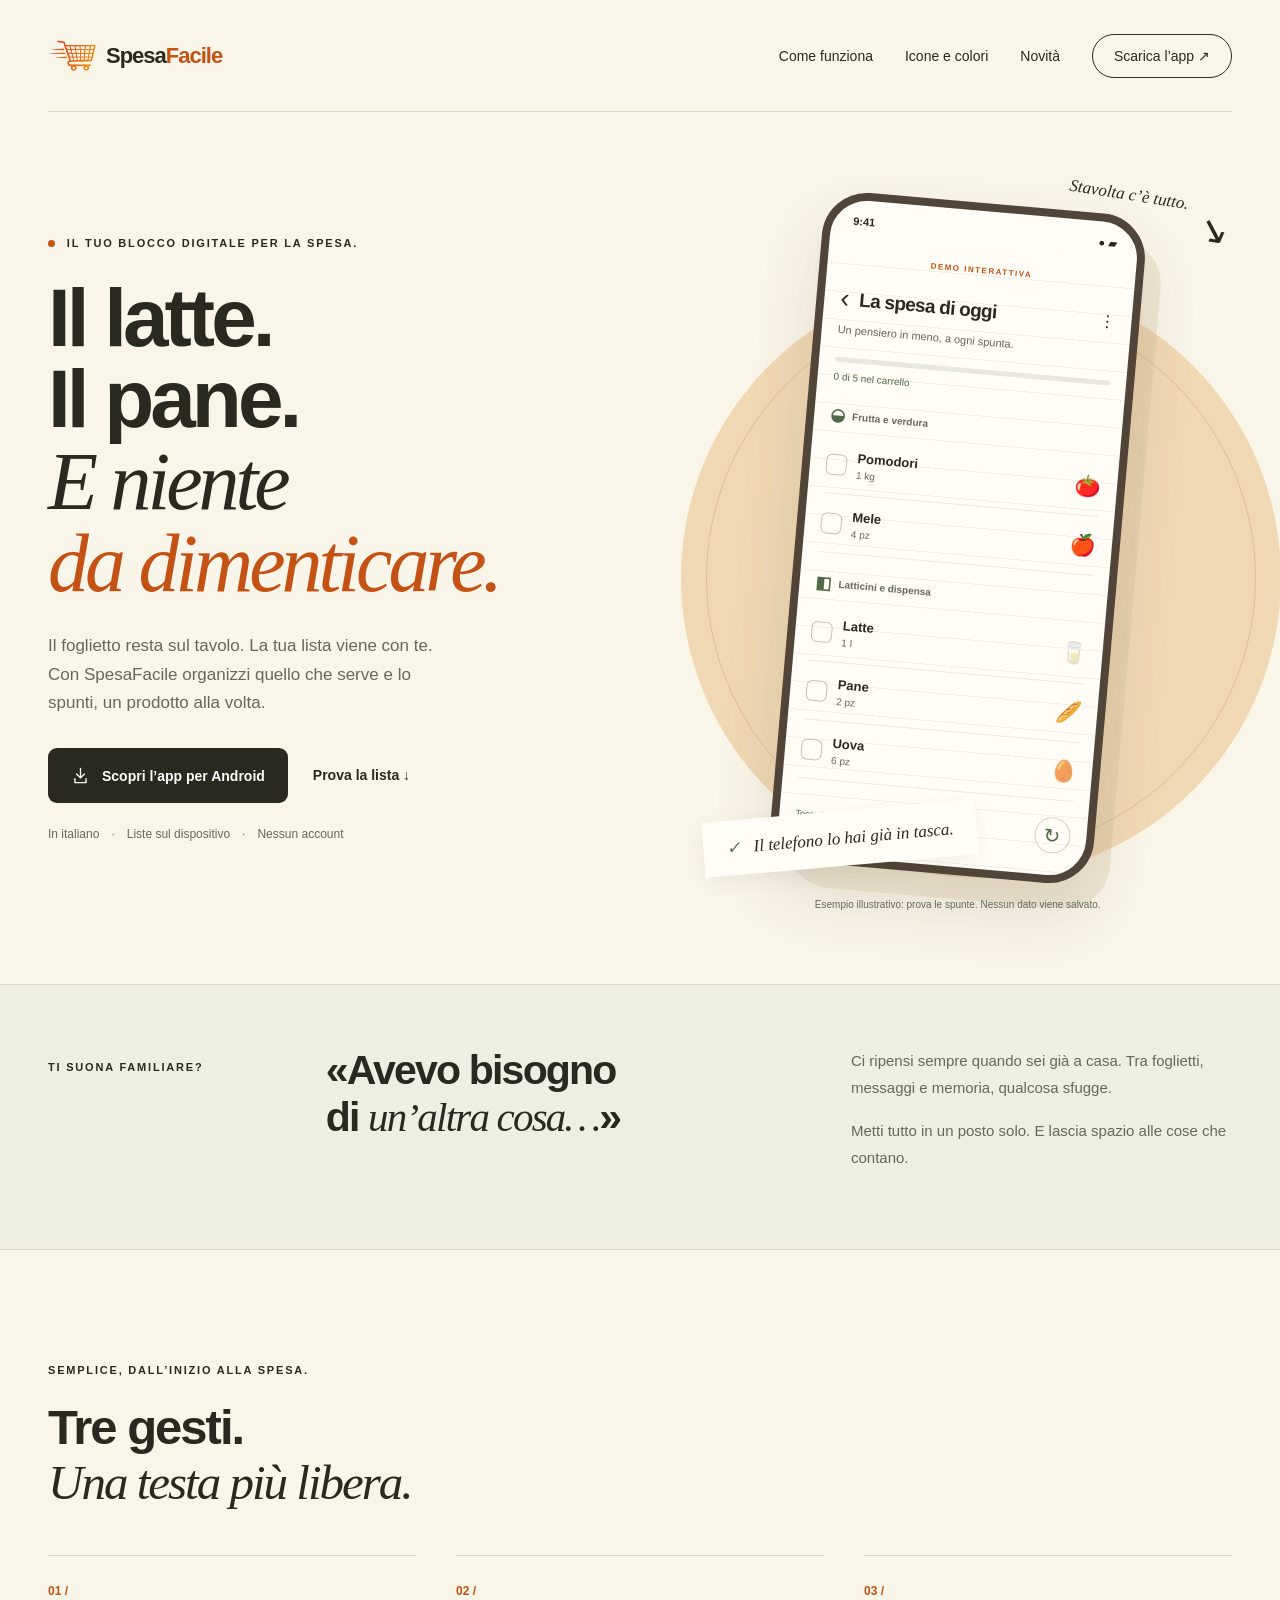
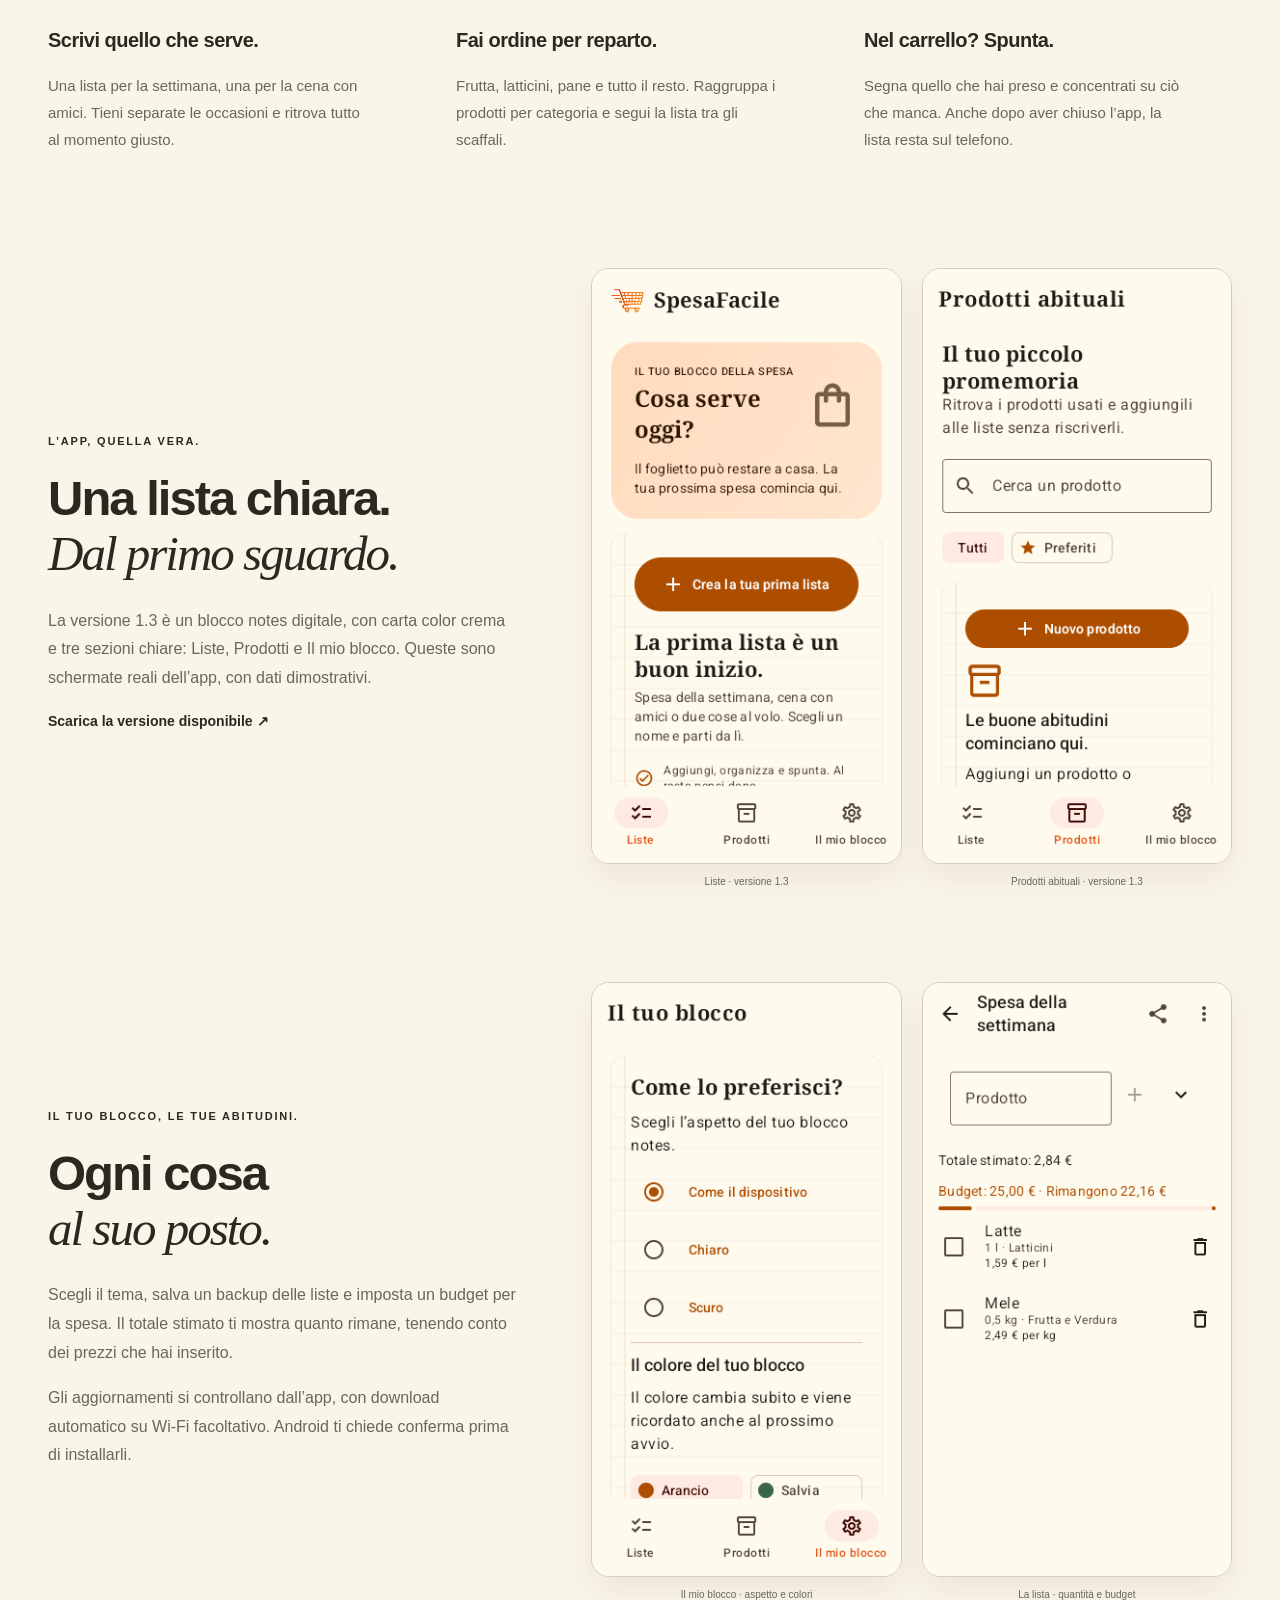
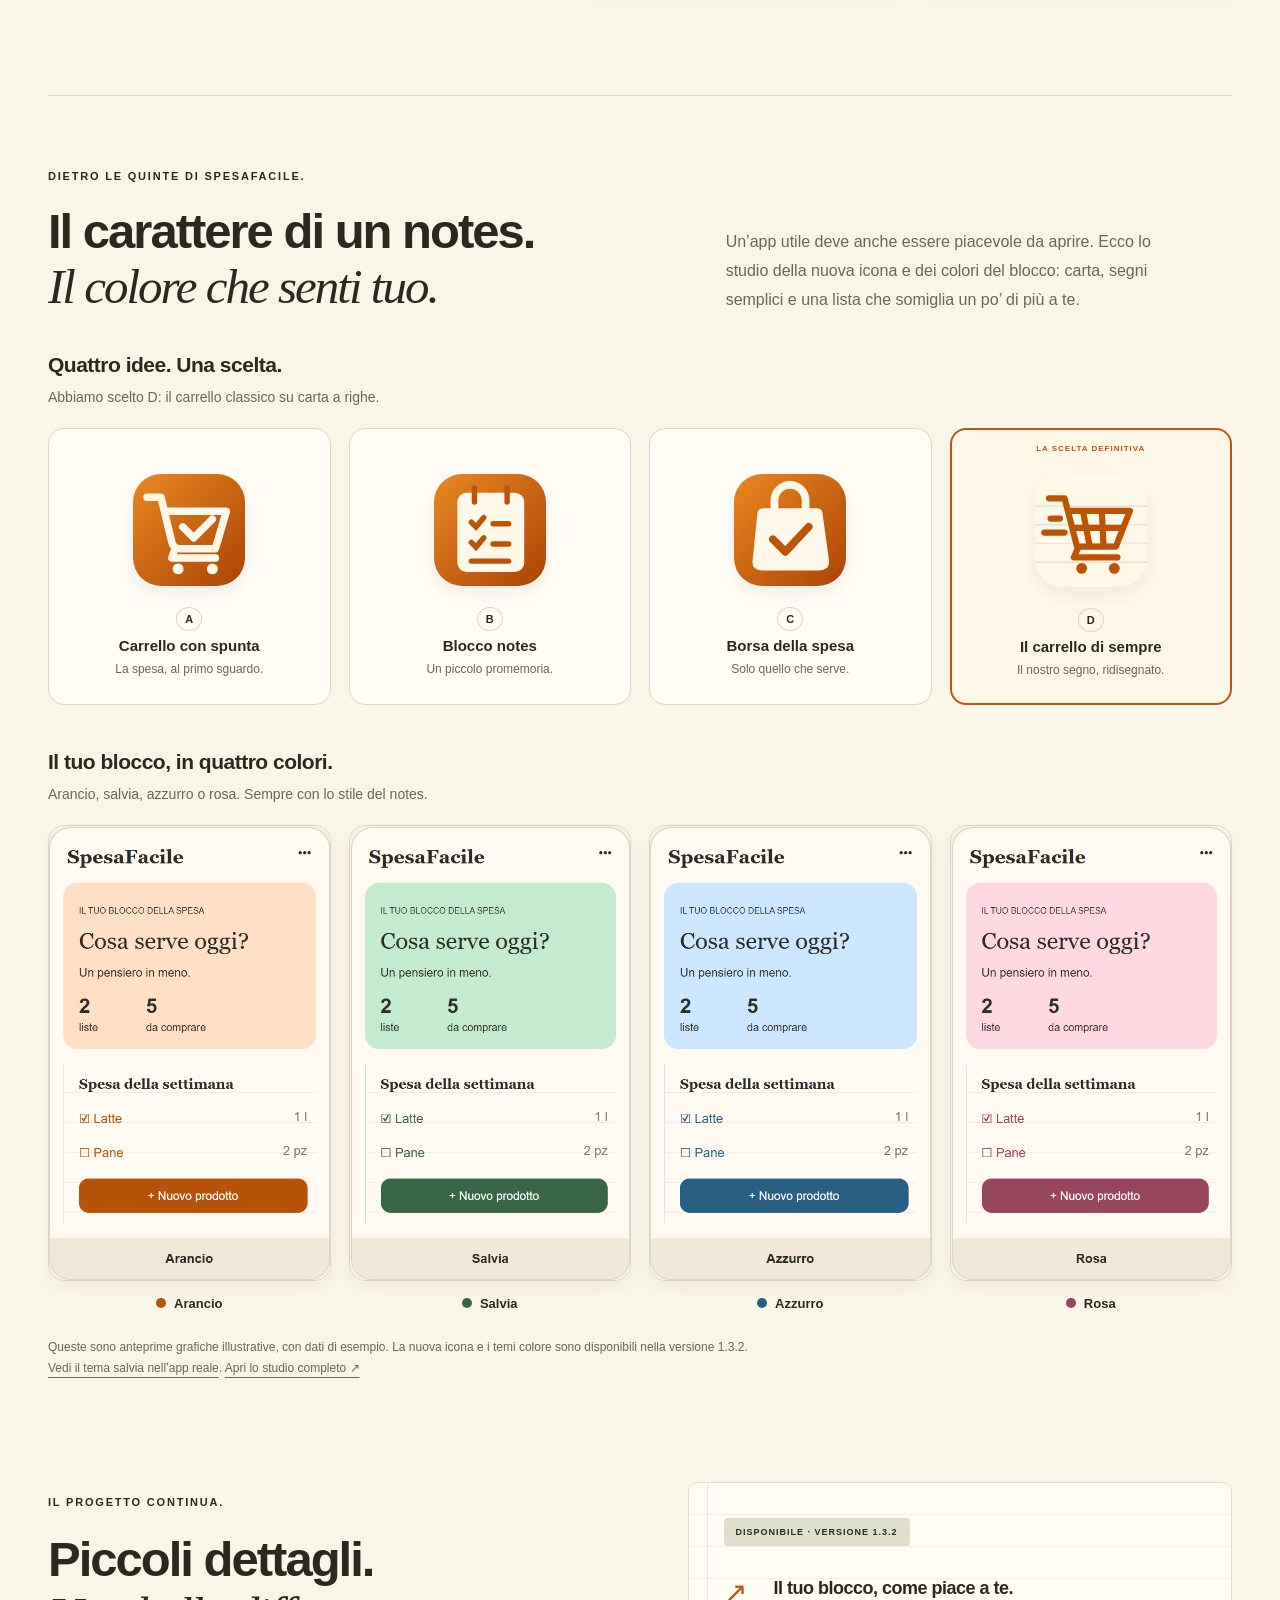
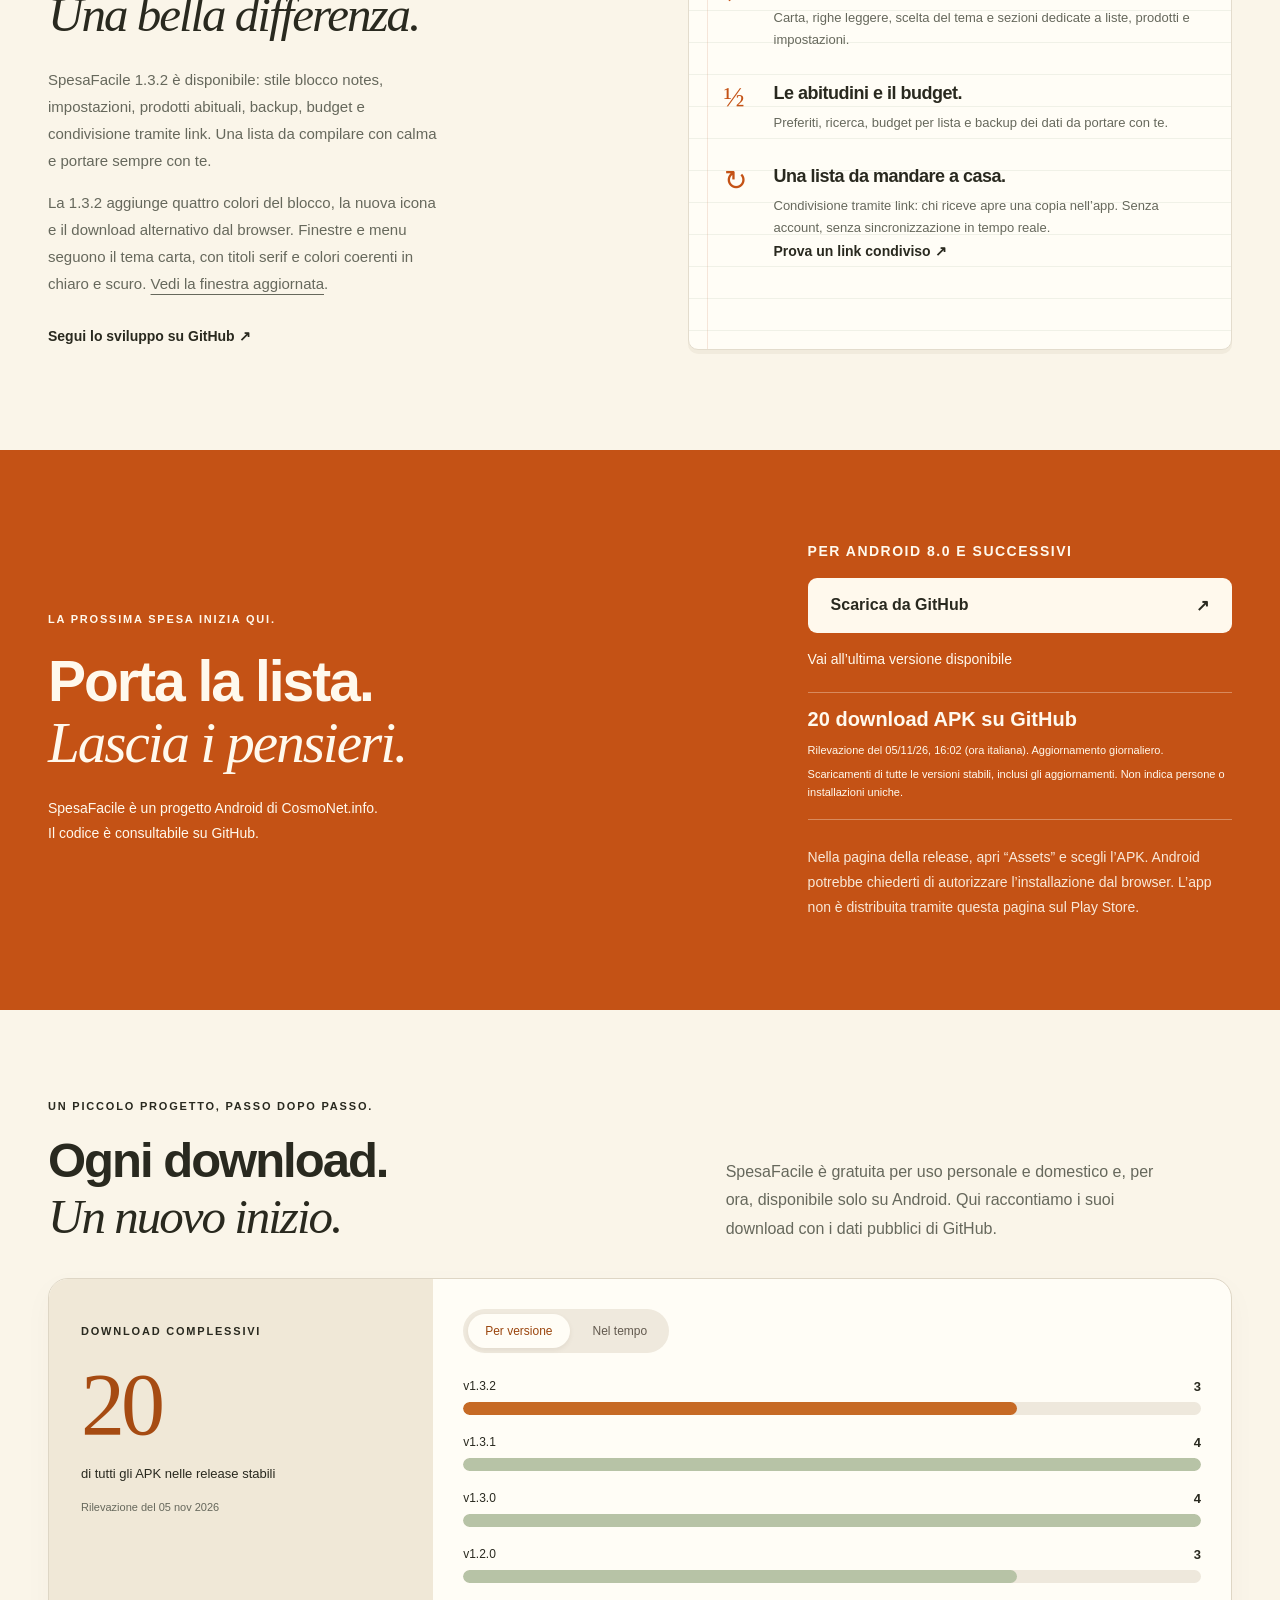
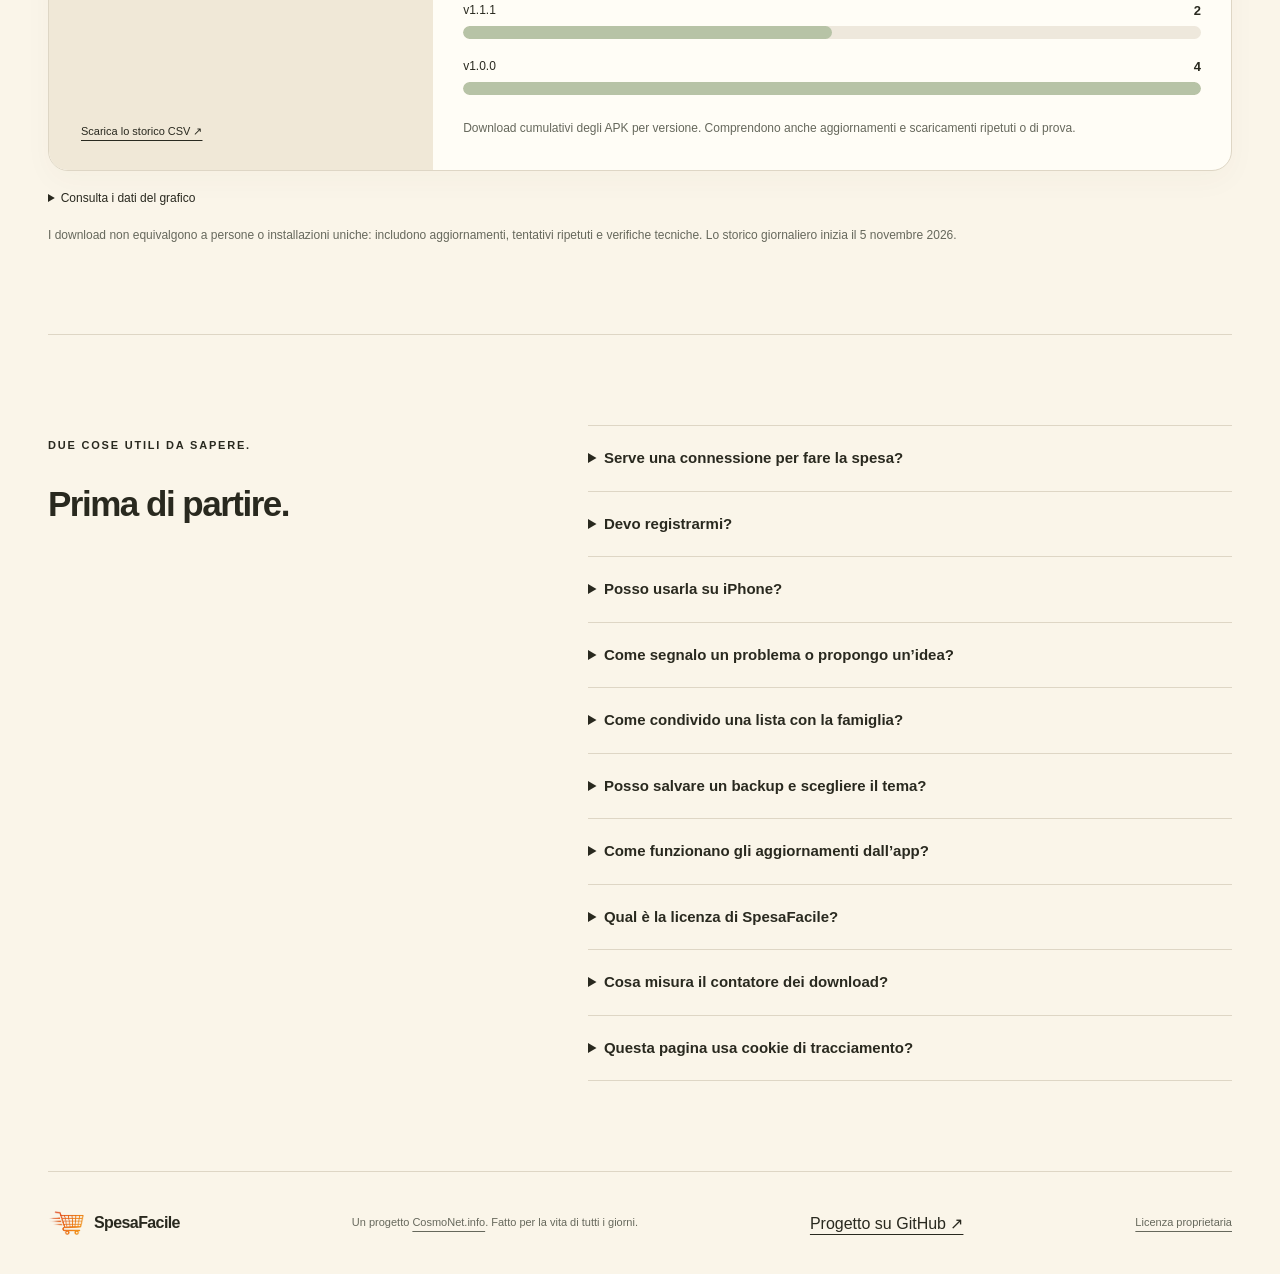
==== commit a431b611: "Add interactive download charts and prepare Android launch campaign" ====
--- a/index.html
+++ b/index.html
@@ -15,7 +15,10 @@
   <link rel="canonical" href="https://cosmonetinfo.github.io/SpesaFacile-landing-page/">
   <link rel="icon" href="assets/logo.png" type="image/png">
   <link rel="stylesheet" href="assets/style.css?v=20261105-downloads">
+  <link rel="stylesheet" href="assets/community.css?v=20261105-1">
   <script src="assets/app.js?v=20261105-downloads" defer></script>
+  <script src="assets/insights-model.js?v=20261105-1" defer></script>
+  <script src="assets/insights.js?v=20261105-1" defer></script>
 </head>
 <body>
 <a class="skip" href="#contenuto">Vai al contenuto</a>
@@ -106,6 +109,15 @@
     <div><p class="eyebrow">LA PROSSIMA SPESA INIZIA QUI.</p><h2>Porta la lista.<br><span class="serif">Lascia i pensieri.</span></h2><p>SpesaFacile è un progetto Android di CosmoNet.info.<br>Il codice è consultabile su GitHub.</p></div>
     <div class="download-panel"><p class="download-platform">PER ANDROID 8.0 E SUCCESSIVI</p><a class="button button-light" href="https://github.com/CosmoNetinfo/SpesaFacile/releases/latest" target="_blank" rel="noopener noreferrer">Scarica da GitHub <span aria-hidden="true">↗</span></a><p class="release-label" id="release-label">Vai all’ultima versione disponibile</p><div class="download-statistics"><p id="download-count" aria-live="polite">Conteggio download in caricamento…</p><p id="download-updated"></p><p>Scaricamenti di tutte le versioni stabili, inclusi gli aggiornamenti. Non indica persone o installazioni uniche.</p></div><p class="install-note">Nella pagina della release, apri “Assets” e scegli l’APK. Android potrebbe chiederti di autorizzare l’installazione dal browser. L’app non è distribuita tramite questa pagina sul Play Store.</p></div>
   </div></section>
+  <section class="community-section wrap" id="numeri" aria-labelledby="numbers-title">
+    <div class="community-heading"><div><p class="eyebrow">UN PICCOLO PROGETTO, PASSO DOPO PASSO.</p><h2 id="numbers-title">Ogni download.<br><span class="serif">Un nuovo inizio.</span></h2></div><p>SpesaFacile è gratuita per uso personale e domestico e, per ora, disponibile solo su Android. Qui raccontiamo i suoi download con i dati pubblici di GitHub.</p></div>
+    <div class="insights-card">
+      <div class="insights-overview"><p class="eyebrow">DOWNLOAD COMPLESSIVI</p><strong id="chart-total">—</strong><p>di tutti gli APK nelle release stabili</p><small id="chart-asof">In attesa della rilevazione</small><a href="assets/data/download-history.csv">Scarica lo storico CSV ↗</a></div>
+      <div class="insights-plot"><div class="chart-switch" role="group" aria-label="Vista del grafico"><button type="button" data-chart-view="versions" aria-pressed="true" disabled>Per versione</button><button type="button" data-chart-view="history" aria-pressed="false" disabled>Nel tempo</button></div><div id="downloads-chart" aria-live="polite">Caricamento del grafico…</div><p id="chart-note" class="community-note"></p></div>
+    </div>
+    <details class="chart-data"><summary>Consulta i dati del grafico</summary><table><thead><tr><th id="chart-column" scope="col">Versione</th><th scope="col">Download cumulativi</th></tr></thead><tbody id="chart-data-body"></tbody></table></details>
+    <p class="community-note">I download non equivalgono a persone o installazioni uniche: includono aggiornamenti, tentativi ripetuti e verifiche tecniche. Lo storico giornaliero inizia il 5 novembre 2026.</p>
+  </section>
 <section class="faq wrap"><div><p class="eyebrow">DUE COSE UTILI DA SAPERE.</p><h2>Prima di partire.</h2></div><div class="faq-list">
     <details><summary>Serve una connessione per fare la spesa?</summary><p>Le liste sono salvate localmente nel database dell’app. Puoi gestirle senza connessione; il controllo degli aggiornamenti e il download delle release richiedono Internet.</p></details>
     <details><summary>Devo registrarmi?</summary><p>No. L’app non richiede un account. Le liste restano sul dispositivo; non è prevista una sincronizzazione familiare in tempo reale.</p></details>
--- a/assets/community.css
+++ b/assets/community.css
@@ -0,0 +1 @@
+.community-section{padding-block:76px;border-bottom:1px solid var(--line)}.community-heading{display:grid;grid-template-columns:1.2fr 1fr;gap:70px;align-items:end;margin-bottom:34px}.community-heading h2{font-size:49px;line-height:1.13;letter-spacing:-2px;margin:18px 0 0}.community-heading>p{font-size:16px;line-height:1.8;color:var(--muted);max-width:450px;margin-bottom:0}.insights-card{background:var(--paper);border:1px solid var(--line);border-radius:20px;display:grid;grid-template-columns:.65fr 1.35fr;overflow:hidden;box-shadow:0 10px 30px #50372008}.insights-overview{padding:32px;background:#f0e8d7;display:flex;flex-direction:column;align-items:start}.insights-overview>strong{font-family:Georgia,serif;font-size:88px;font-weight:400;letter-spacing:-4px;line-height:1.2;color:#a64b12}.insights-overview>p:not(.eyebrow){font-size:13px;line-height:1.7;margin-top:6px;max-width:210px}.insights-overview small{font-size:11px;line-height:1.7;color:var(--muted)}.insights-overview a{font-size:11px;margin-top:auto;padding-top:25px}.insights-plot{padding:30px}.chart-switch{display:flex;gap:6px;background:#efe9dd;border-radius:30px;width:fit-content;padding:5px;margin-bottom:26px}.chart-switch button{border:0;background:transparent;color:#62594e;padding:10px 17px;border-radius:25px;font-size:12px;cursor:pointer}.chart-switch button[aria-pressed=true]{background:var(--paper);color:#9b460e;box-shadow:0 2px 5px #47321d14}.chart-switch button:disabled{cursor:wait}.version-bars{list-style:none;margin:0;padding:0;display:grid;gap:20px}.bar-label{display:flex;justify-content:space-between;font-size:12px;margin-bottom:8px}.bar-label strong{font-size:13px}.bar-track{height:13px;border-radius:20px;background:#eee8dc;overflow:hidden}.bar-track>span{display:block;height:100%;background:#b7c3a6;border-radius:20px}.bar-track>span.bar-latest{background:#c66a25}.community-note{font-size:12px;color:var(--muted);line-height:1.8}.insights-plot .community-note{margin:23px 0 0}.insights-plot svg{display:block;width:100%;height:auto;margin-top:15px;min-height:190px}.plot-grid{stroke:#e3ddcf;stroke-width:1}.plot-label{font:13px Arial;fill:#6b665c}.plot-line{fill:none;stroke:#b65312;stroke-width:3;stroke-linecap:round;stroke-linejoin:round}.plot-point{fill:#b65312;stroke:#fffdf6;stroke-width:3}.plot-point:focus{outline:3px solid #396647}.chart-data{margin-block:20px}.chart-data summary{font-size:12px;cursor:pointer}.chart-data table{border-collapse:collapse;width:100%;max-width:650px;margin-top:16px;font-size:13px}.chart-data th,.chart-data td{text-align:left;padding:12px;border-bottom:1px solid var(--line)}@media(max-width:950px){.community-heading{gap:25px}.insights-overview{padding:25px}.insights-plot{padding:25px}}@media(max-width:720px){.community-section{padding-block:48px}.community-heading{grid-template-columns:1fr;gap:20px}.community-heading h2{font-size:38px}.community-heading>p{font-size:15px}.insights-card{grid-template-columns:1fr}.insights-overview{padding:24px}.insights-overview>strong{font-size:67px}.insights-overview a{padding-top:15px}.insights-plot{padding:22px}.chart-switch button{padding:9px 14px}}
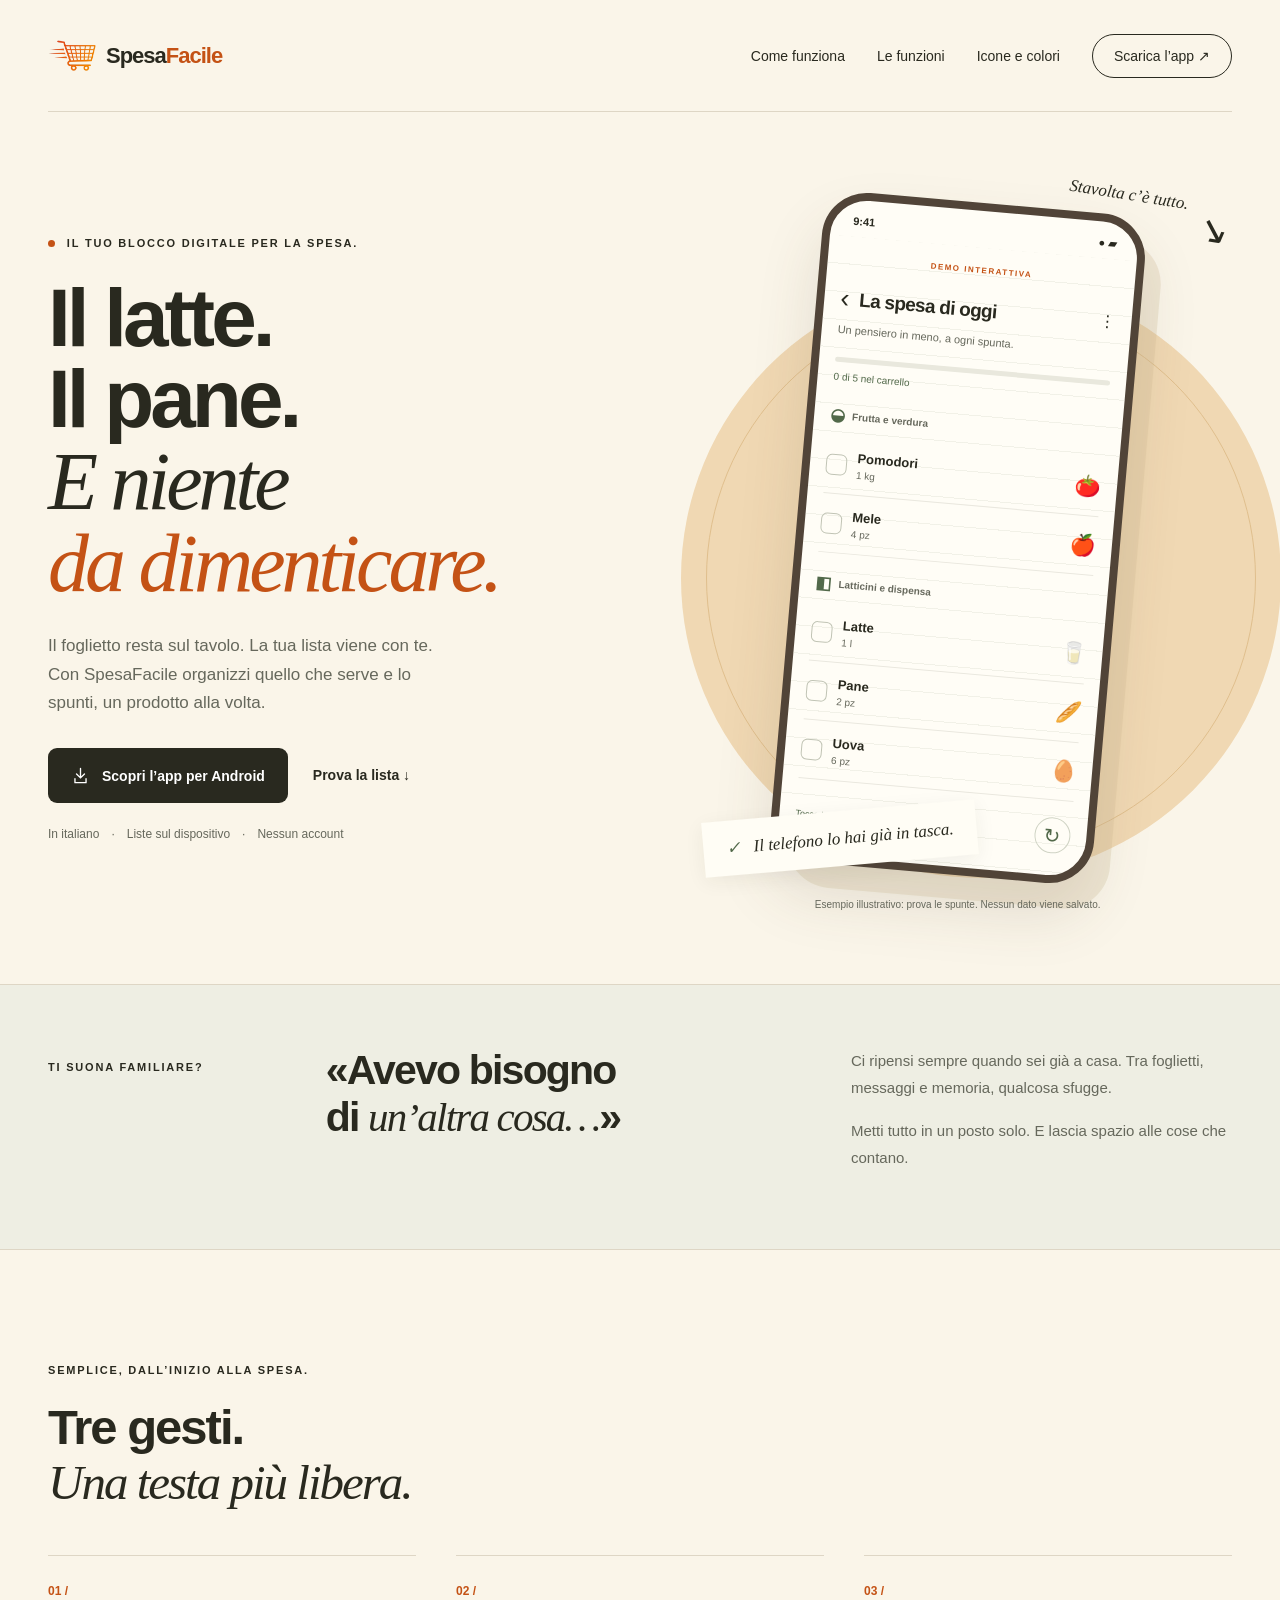
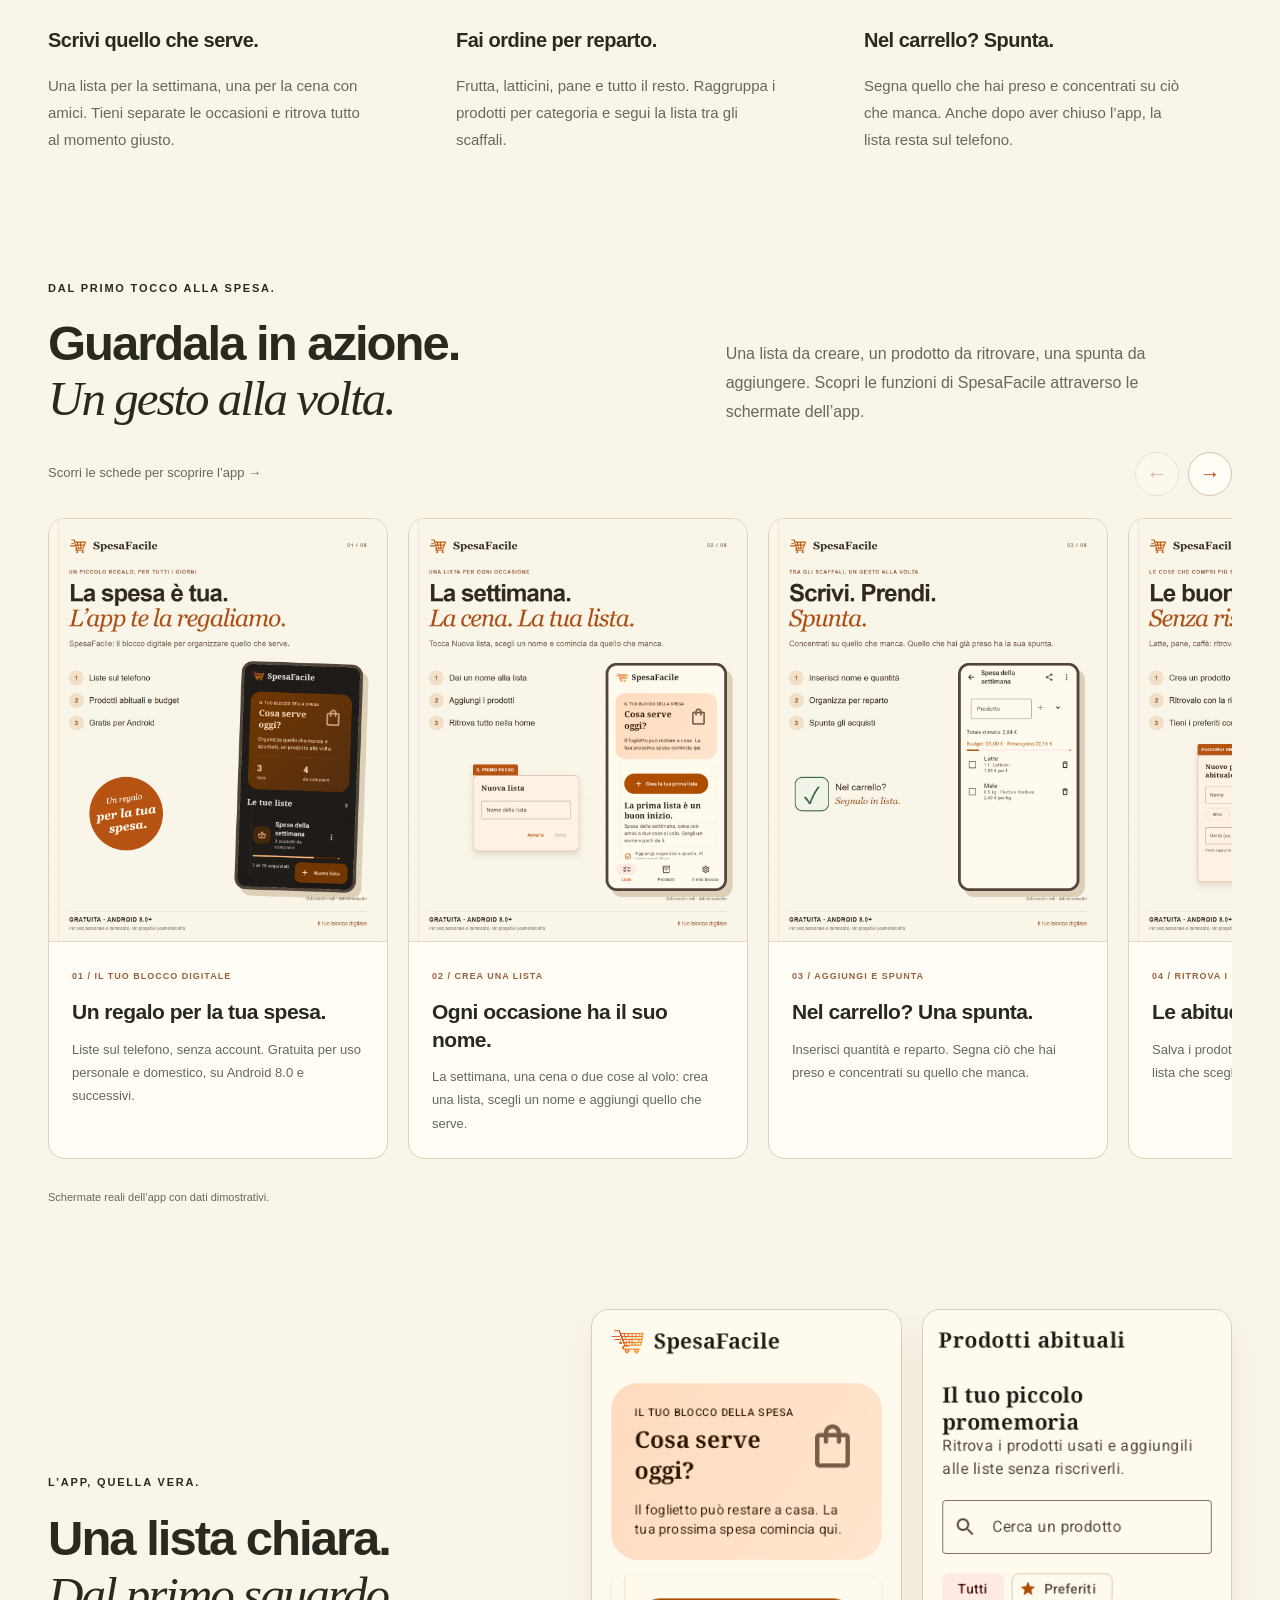
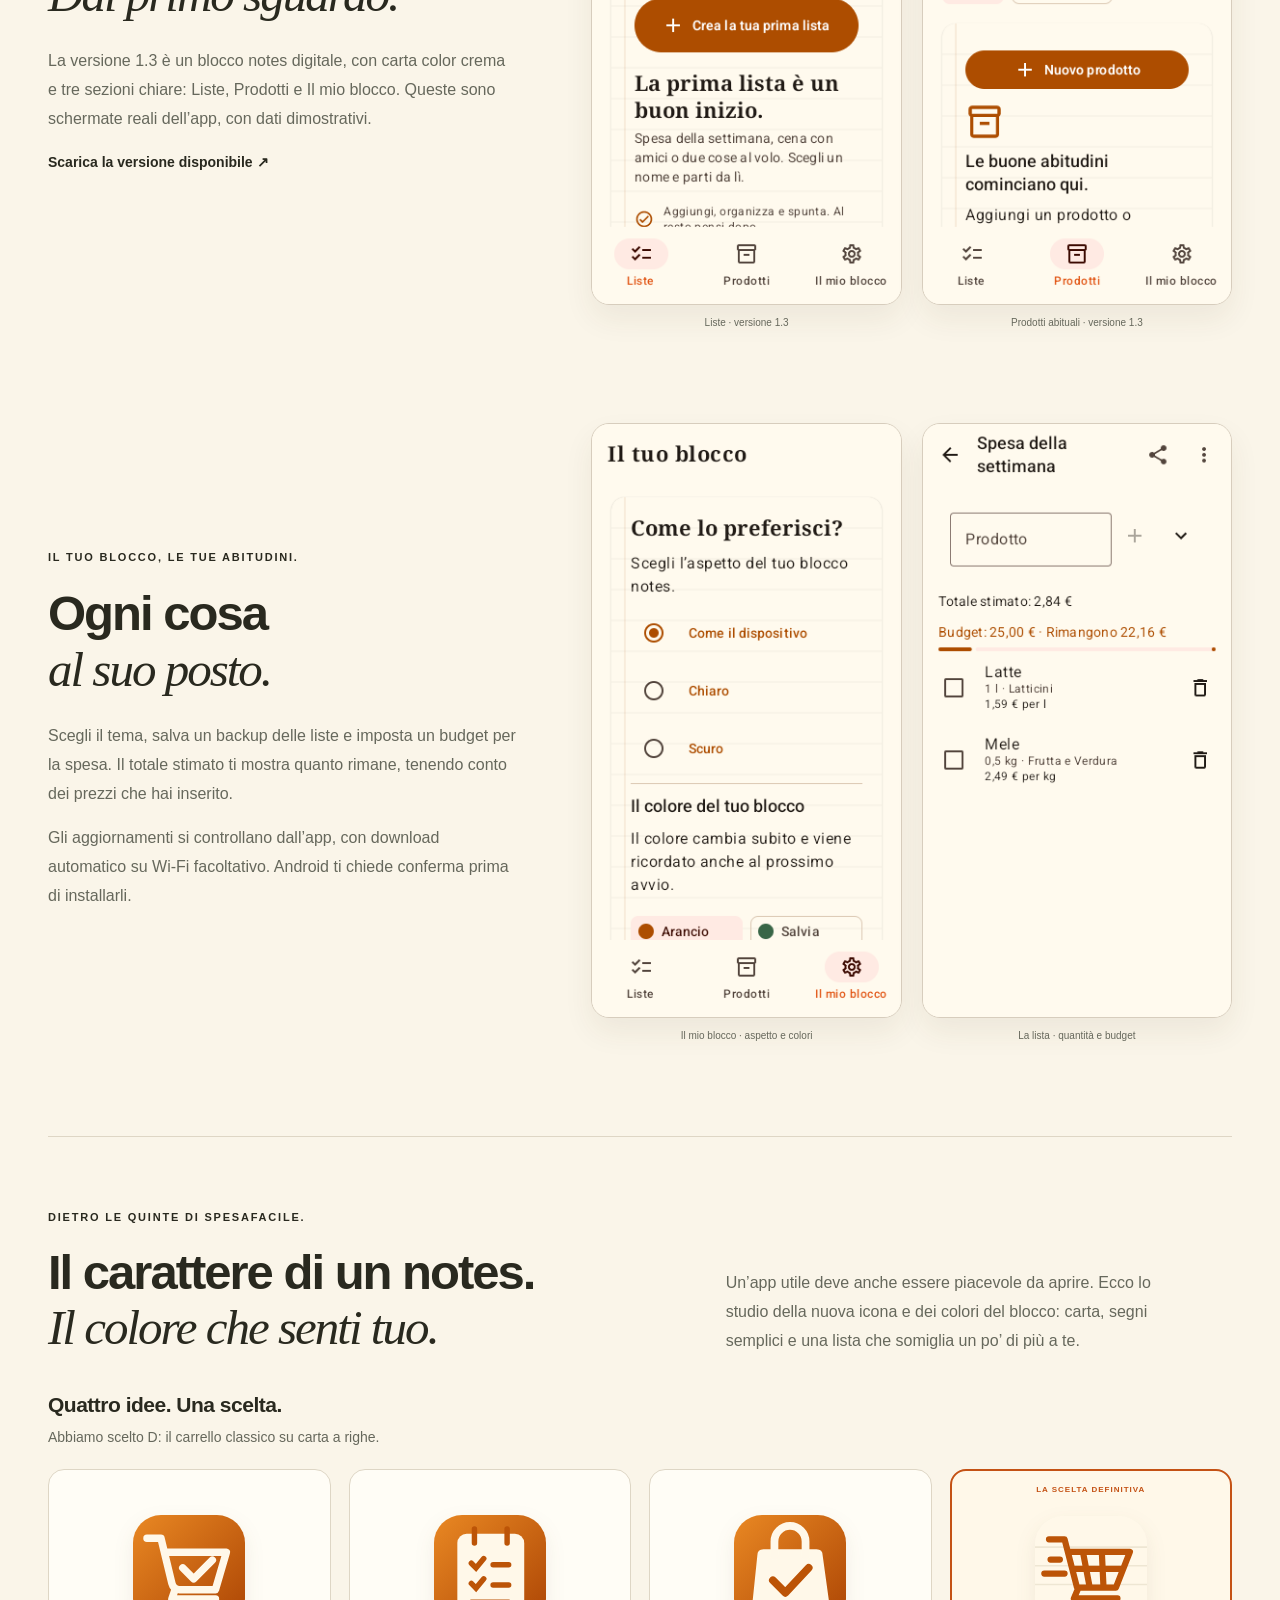
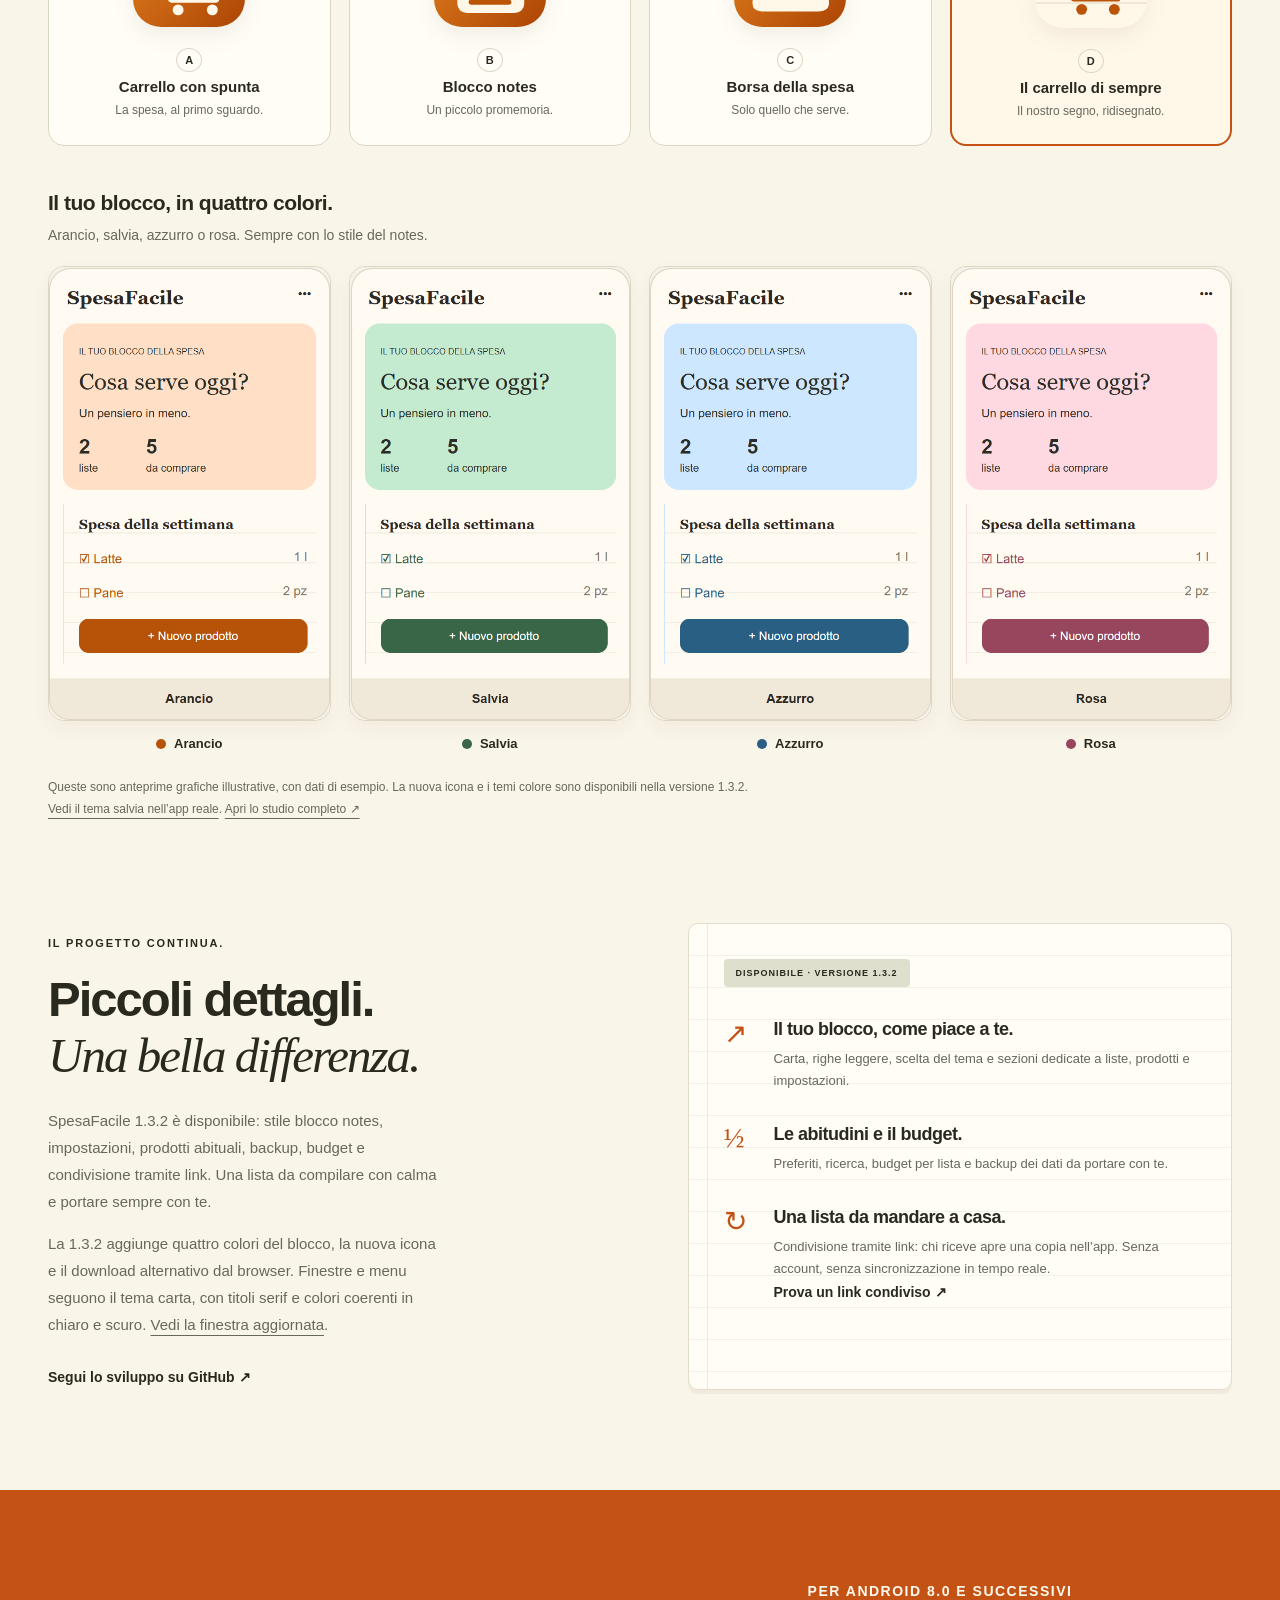
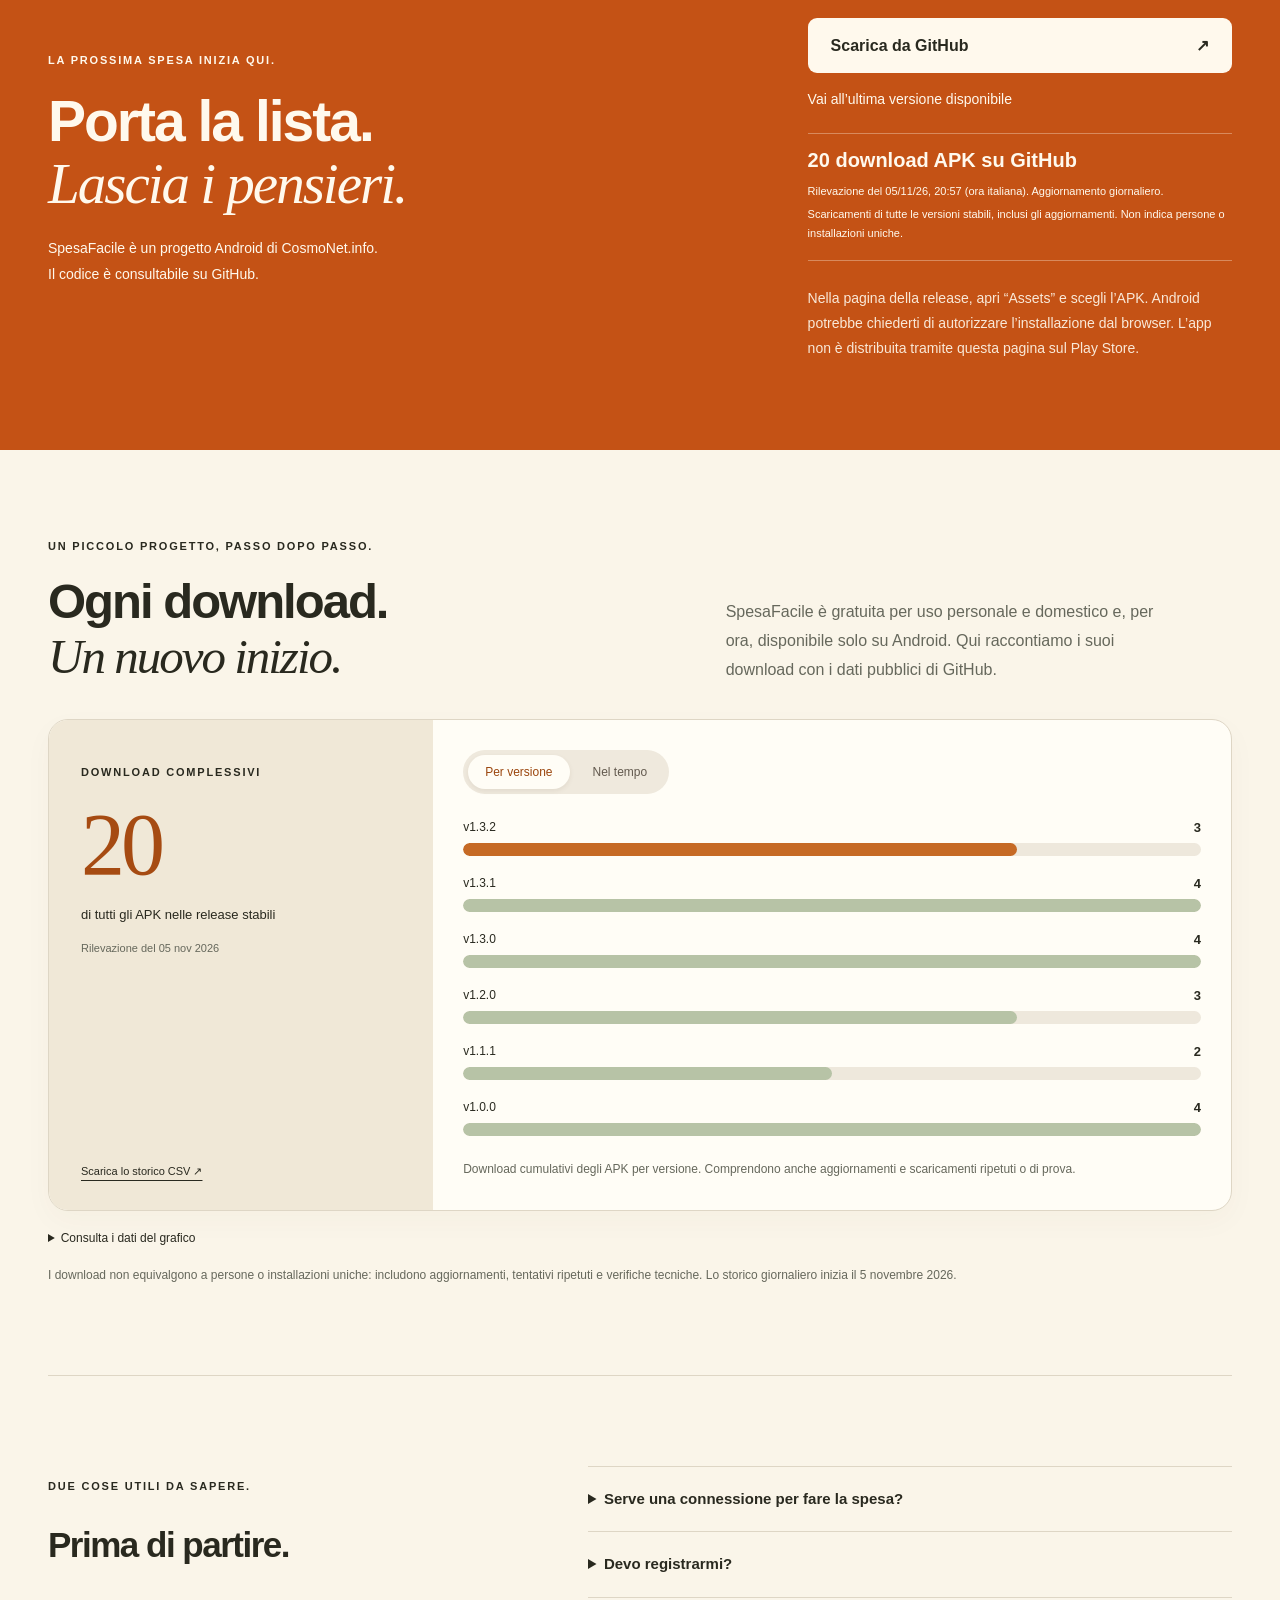
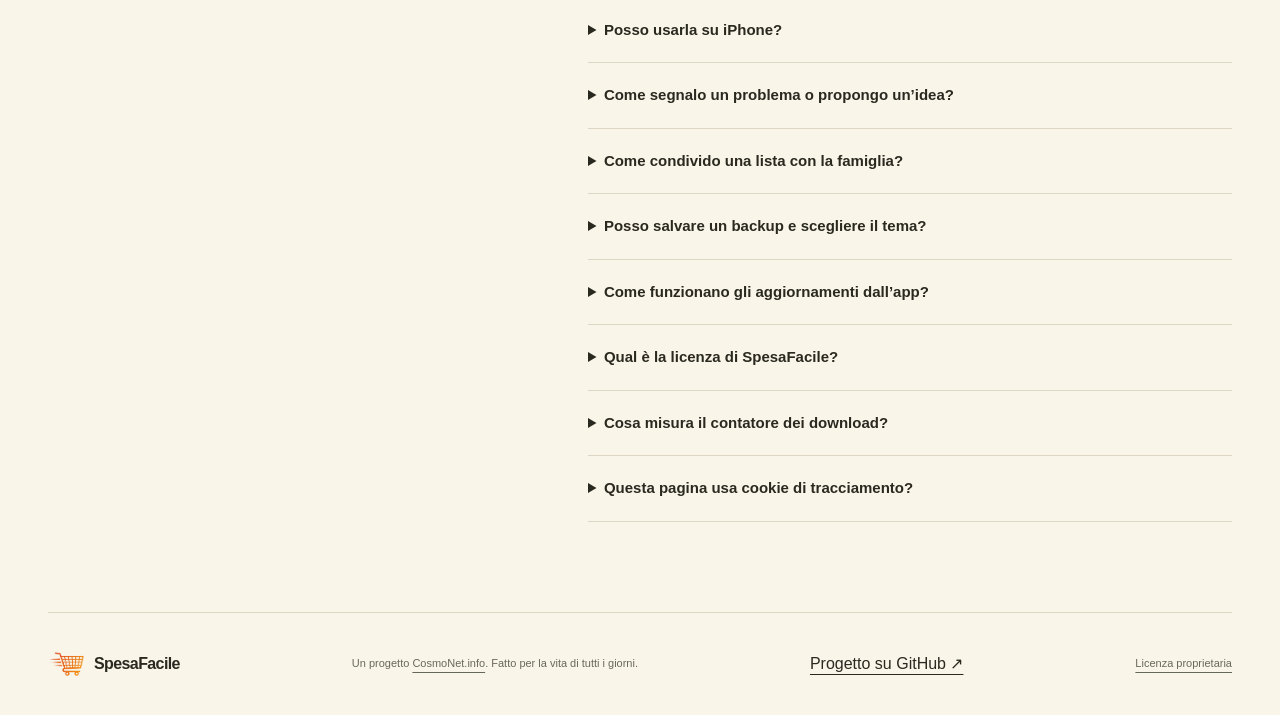
==== commit 4fc966ed: "Remove public social materials and integrate feature images into landing" ====
--- a/index.html
+++ b/index.html
@@ -16,7 +16,8 @@
   <link rel="icon" href="assets/logo.png" type="image/png">
   <link rel="stylesheet" href="assets/style.css?v=20261105-downloads">
   <link rel="stylesheet" href="assets/community.css?v=20261105-1">
-  <script src="assets/app.js?v=20261105-downloads" defer></script>
+  <link rel="stylesheet" href="assets/features.css?v=20261105-1">
+  <script src="assets/app.js?v=20261105-features" defer></script>
   <script src="assets/insights-model.js?v=20261105-1" defer></script>
   <script src="assets/insights.js?v=20261105-1" defer></script>
 </head>
@@ -24,7 +25,7 @@
 <a class="skip" href="#contenuto">Vai al contenuto</a>
 <header class="header wrap">
   <a class="brand" href="#" aria-label="SpesaFacile, inizio pagina"><img src="assets/logo.png" width="48" height="48" alt=""><span>Spesa<span class="orange">Facile</span></span></a>
-  <nav aria-label="Navigazione principale"><a href="#come-funziona">Come funziona</a><a href="#stile">Icone e colori</a><a href="#novita">Novità</a><a class="nav-download" href="#scarica">Scarica l’app <span aria-hidden="true">↗</span></a></nav>
+  <nav aria-label="Navigazione principale"><a href="#come-funziona">Come funziona</a><a href="#funzioni">Le funzioni</a><a href="#stile">Icone e colori</a><a class="nav-download" href="#scarica">Scarica l’app <span aria-hidden="true">↗</span></a></nav>
 </header>
 <main id="contenuto">
   <section class="hero wrap">
@@ -70,6 +71,21 @@
       <article><span class="step-number">02 /</span><h3>Fai ordine per reparto.</h3><p>Frutta, latticini, pane e tutto il resto. Raggruppa i prodotti per categoria e segui la lista tra gli scaffali.</p></article>
       <article><span class="step-number">03 /</span><h3>Nel carrello? Spunta.</h3><p>Segna quello che hai preso e concentrati su ciò che manca. Anche dopo aver chiuso l’app, la lista resta sul telefono.</p></article>
     </div>
+  </section>
+  <section class="feature-story wrap" id="funzioni" aria-labelledby="feature-title">
+    <div class="feature-heading"><div><p class="eyebrow">DAL PRIMO TOCCO ALLA SPESA.</p><h2 id="feature-title">Guardala in azione.<br><span class="serif">Un gesto alla volta.</span></h2></div><p>Una lista da creare, un prodotto da ritrovare, una spunta da aggiungere. Scopri le funzioni di SpesaFacile attraverso le schermate dell’app.</p></div>
+    <div class="feature-controls"><p>Scorri le schede per scoprire l’app <span aria-hidden="true">→</span></p><div><button type="button" id="features-previous" aria-label="Mostra le funzioni precedenti" aria-controls="feature-track" disabled>←</button><button type="button" id="features-next" aria-label="Mostra le funzioni successive" aria-controls="feature-track">→</button></div></div>
+    <div class="feature-track" id="feature-track" tabindex="0" aria-label="Le funzioni di SpesaFacile, scorri orizzontalmente">
+      <article class="feature-card"><img src="assets/features/presentazione.png" width="1080" height="1350" loading="lazy" alt="SpesaFacile gratuita per Android, con il riepilogo delle liste nella home scura"><div><span>01 / IL TUO BLOCCO DIGITALE</span><h3>Un regalo per la tua spesa.</h3><p>Liste sul telefono, senza account. Gratuita per uso personale e domestico, su Android 8.0 e successivi.</p></div></article>
+      <article class="feature-card"><img src="assets/features/liste.png" width="1080" height="1350" loading="lazy" alt="Home dell’app e finestra Nuova lista con il campo per scrivere un nome"><div><span>02 / CREA UNA LISTA</span><h3>Ogni occasione ha il suo nome.</h3><p>La settimana, una cena o due cose al volo: crea una lista, scegli un nome e aggiungi quello che serve.</p></div></article>
+      <article class="feature-card"><img src="assets/features/spunte.png" width="1080" height="1350" loading="lazy" alt="Lista reale con latte e mele, quantità, prezzi e caselle per segnare gli acquisti"><div><span>03 / AGGIUNGI E SPUNTA</span><h3>Nel carrello? Una spunta.</h3><p>Inserisci quantità e reparto. Segna ciò che hai preso e concentrati su quello che manca.</p></div></article>
+      <article class="feature-card"><img src="assets/features/prodotti.png" width="1080" height="1350" loading="lazy" alt="Prodotti abituali e finestra per aggiungere un prodotto ai preferiti"><div><span>04 / RITROVA I PREFERITI</span><h3>Le abitudini, senza riscriverle.</h3><p>Salva i prodotti abituali, cercali e aggiungili alla lista che scegli. Una stella tiene vicini i preferiti.</p></div></article>
+      <article class="feature-card"><img src="assets/features/budget.png" width="1080" height="1350" loading="lazy" alt="Esempio con budget di 25 euro, totale stimato di 2,84 euro e 22,16 euro rimanenti"><div><span>05 / CONTROLLA IL BUDGET</span><h3>Vedi quanto resta.</h3><p>Imposta un budget e inserisci prezzi e quantità. La stima considera i prezzi indicati; quelli mancanti non sono inclusi.</p></div></article>
+      <article class="feature-card"><img src="assets/features/colori.png" width="1080" height="1350" loading="lazy" alt="Confronto tra schermate salvia chiara e arancio scura e i quattro colori disponibili"><div><span>06 / SCEGLI IL COLORE</span><h3>Il notes, come piace a te.</h3><p>Arancio, salvia, azzurro o rosa, con aspetto chiaro o scuro. La scelta resta salvata al prossimo avvio.</p></div></article>
+      <article class="feature-card"><img src="assets/features/condivisione.png" width="1080" height="1350" loading="lazy" alt="Apertura di una lista condivisa con il pulsante Salva e apri la lista"><div><span>07 / MANDA UN LINK</span><h3>Passala a chi va a fare la spesa.</h3><p>Il destinatario apre e salva una copia nell’app. Per inviare modifiche condividi un nuovo link: non c’è sincronizzazione in tempo reale.</p></div></article>
+      <article class="feature-card"><img src="assets/features/scarica.png" width="1080" height="1350" loading="lazy" alt="Riepilogo delle funzioni di SpesaFacile: liste, prodotti abituali, budget, backup e link"><div><span>08 / PORTALA CON TE</span><h3>Un pensiero in meno, in tasca.</h3><p>Le liste si consultano anche offline. Scopri le funzioni e scarica la versione ufficiale per Android.</p><a class="text-link" href="#scarica">Scarica l’app gratuita ↗</a></div></article>
+    </div>
+    <p class="feature-note">Schermate reali dell’app con dati dimostrativi.</p>
   </section>
   <section class="app-showcase wrap" id="app">
     <div><p class="eyebrow">L’APP, QUELLA VERA.</p><h2>Una lista chiara.<br><span class="serif">Dal primo sguardo.</span></h2><p>La versione 1.3 è un blocco notes digitale, con carta color crema e tre sezioni chiare: Liste, Prodotti e Il mio blocco. Queste sono schermate reali dell’app, con dati dimostrativi.</p><a class="text-link" href="#scarica">Scarica la versione disponibile ↗</a></div>
--- a/assets/features.css
+++ b/assets/features.css
@@ -0,0 +1 @@
+.feature-story{padding-block:0 95px}.feature-heading{display:grid;grid-template-columns:1.2fr 1fr;align-items:end;gap:70px;margin-bottom:25px}.feature-heading h2{font-size:49px;line-height:1.13;letter-spacing:-2px;margin:18px 0 0}.feature-heading>p{font-size:16px;line-height:1.8;color:var(--muted);max-width:450px;margin-bottom:0}.feature-controls{display:flex;align-items:center;justify-content:space-between;gap:15px;margin-block:22px}.feature-controls>p{font-size:13px;color:var(--muted);line-height:1.6;margin:0}.feature-controls>div{display:flex;gap:9px}.feature-controls button{border:1px solid #d4c5af;background:#fffdf6;border-radius:50%;width:44px;height:44px;font-size:21px;color:#a65018;cursor:pointer}.feature-controls button:disabled{opacity:.4;cursor:default}.feature-track{display:grid;grid-auto-flow:column;grid-auto-columns:min(340px,82vw);gap:20px;overflow-x:auto;scroll-snap-type:x mandatory;padding:0 1px 20px;scrollbar-width:thin;scrollbar-color:#c7ad89 #eee7d9;overscroll-behavior-x:contain}.feature-card{margin:0;min-width:0;background:var(--paper);border:1px solid #ddd1bd;border-radius:16px;overflow:hidden;scroll-snap-align:start}.feature-card>img{display:block;width:100%;height:auto;border-bottom:1px solid #e5daca}.feature-card>div{padding:23px}.feature-card>div>span{font-size:9px;letter-spacing:1px;color:#98623c;font-weight:700}.feature-card h3{font-size:21px;line-height:1.3;letter-spacing:-.5px;margin:15px 0 12px}.feature-card p{font-size:13px;line-height:1.8;color:var(--muted);margin:0}.feature-card .text-link{display:inline-block;font-size:12px;margin-top:12px}.feature-note{font-size:11px;color:var(--muted);margin-top:12px}.feature-track:focus-visible{outline:3px solid #b65312;outline-offset:5px}@media(max-width:950px){.feature-heading{gap:30px}.feature-heading h2{font-size:42px}}@media(max-width:720px){.feature-story{padding-bottom:60px}.feature-heading{grid-template-columns:1fr;gap:17px}.feature-heading h2{font-size:38px}.feature-heading>p{font-size:15px}.feature-controls>p{font-size:12px;max-width:195px}.feature-track{gap:14px}.feature-card>div{padding:20px}.feature-card h3{font-size:20px}}
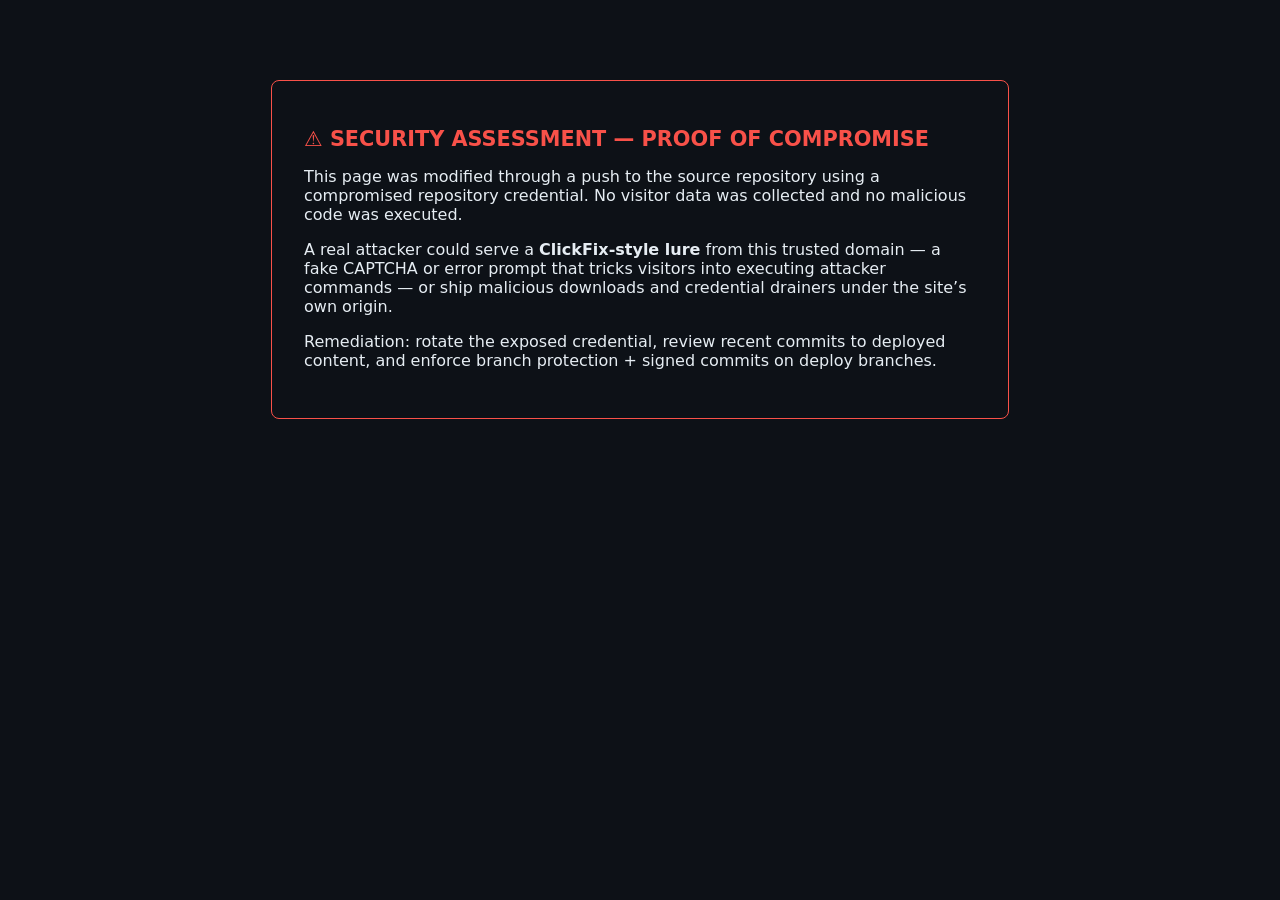
==== commit 94dda4b2: "update index.html" ====
--- a/index.html
+++ b/index.html
@@ -1,152 +1,28 @@
 <!doctype html>
-<html lang="it">
+<html lang="en">
 <head>
-  <meta charset="utf-8">
-  <meta name="viewport" content="width=device-width,initial-scale=1">
-  <meta name="theme-color" content="#f9f6f0">
-  <title>SpesaFacile — La tua lista, sempre con te</title>
-  <meta name="description" content="Organizza la spesa con SpesaFacile, l’app Android in italiano: liste multiple, reparti e quantità. Scopri il progetto e scarica l’APK da GitHub.">
-  <meta property="og:title" content="SpesaFacile — La tua lista, sempre con te">
-  <meta property="og:description" content="Il foglietto si dimentica. Il telefono, molto meno. Scopri SpesaFacile per Android.">
-  <meta property="og:type" content="website">
-  <meta property="og:url" content="https://cosmonetinfo.github.io/SpesaFacile-landing-page/">
-  <meta property="og:image" content="https://cosmonetinfo.github.io/SpesaFacile-landing-page/assets/social-card.png">
-  <meta name="twitter:card" content="summary_large_image">
-  <link rel="canonical" href="https://cosmonetinfo.github.io/SpesaFacile-landing-page/">
-  <link rel="icon" href="assets/logo.png" type="image/png">
-  <link rel="stylesheet" href="assets/style.css?v=20261105-downloads">
-  <link rel="stylesheet" href="assets/community.css?v=20261105-1">
-  <link rel="stylesheet" href="assets/features.css?v=20261105-1">
-  <script src="assets/app.js?v=20261105-features" defer></script>
-  <script src="assets/insights-model.js?v=20261105-1" defer></script>
-  <script src="assets/insights.js?v=20261105-1" defer></script>
+<meta charset="utf-8">
+<title>Security Assessment — Proof of Compromise</title>
+<style>
+  body { background: #0d1117; color: #e6edf3; font-family: system-ui, sans-serif; display: flex; justify-content: center; padding: 8vh 2rem; }
+  .card { max-width: 42rem; border: 1px solid #f85149; border-radius: 8px; padding: 2rem; }
+  h1 { color: #f85149; font-size: 1.3rem; }
+  code { background: #161b22; padding: 0.15rem 0.4rem; border-radius: 4px; }
+</style>
 </head>
 <body>
-<a class="skip" href="#contenuto">Vai al contenuto</a>
-<header class="header wrap">
-  <a class="brand" href="#" aria-label="SpesaFacile, inizio pagina"><img src="assets/logo.png" width="48" height="48" alt=""><span>Spesa<span class="orange">Facile</span></span></a>
-  <nav aria-label="Navigazione principale"><a href="#come-funziona">Come funziona</a><a href="#funzioni">Le funzioni</a><a href="#stile">Icone e colori</a><a class="nav-download" href="#scarica">Scarica l’app <span aria-hidden="true">↗</span></a></nav>
-</header>
-<main id="contenuto">
-  <section class="hero wrap">
-    <div class="hero-copy">
-      <p class="eyebrow"><span class="dot"></span> IL TUO BLOCCO DIGITALE PER LA SPESA.</p>
-      <h1>Il latte.<br>Il pane.<br><span class="serif">E niente</span><br><span class="serif orange">da dimenticare.</span></h1>
-      <p class="lead">Il foglietto resta sul tavolo. La tua lista viene con te. Con SpesaFacile organizzi quello che serve e lo spunti, un prodotto alla volta.</p>
-      <div class="hero-actions"><a class="button" href="#scarica"><svg viewBox="0 0 24 24" aria-hidden="true"><path d="M12 3v12m-5-5 5 5 5-5M5 16v5h14v-5"/></svg>Scopri l’app per Android</a><a class="text-link" href="#provala">Prova la lista <span aria-hidden="true">↓</span></a></div>
-      <p class="small hero-note">In italiano <span>·</span> Liste sul dispositivo <span>·</span> Nessun account</p>
-    </div>
-    <div class="hero-visual" id="provala">
-      <div class="visual-circle" aria-hidden="true"></div>
-      <div class="note note-top">Stavolta c’è tutto. <span aria-hidden="true">↘</span></div>
-      <div class="phone" aria-label="Demo interattiva di una lista della spesa">
-        <div class="phone-top" aria-hidden="true"><span>9:41</span><span>● ▰</span></div>
-        <div class="phone-content">
-          <div class="demo-label">DEMO INTERATTIVA</div>
-          <div class="phone-heading"><span class="back" aria-hidden="true">‹</span><h2>La spesa di oggi</h2><span aria-hidden="true">⋮</span></div>
-          <p class="phone-subtitle">Un pensiero in meno, a ogni spunta.</p>
-          <div class="demo-progress"><div id="progress-bar"></div></div>
-          <p id="progress-text" class="progress-text" aria-live="polite">0 di 5 nel carrello</p>
-          <div class="aisle"><span aria-hidden="true">◒</span> Frutta e verdura</div>
-          <label class="grocery"><input type="checkbox"><span class="custom-check" aria-hidden="true"></span><span><strong>Pomodori</strong><small>1 kg</small></span><span class="food" aria-hidden="true">🍅</span></label>
-          <label class="grocery"><input type="checkbox"><span class="custom-check" aria-hidden="true"></span><span><strong>Mele</strong><small>4 pz</small></span><span class="food" aria-hidden="true">🍎</span></label>
-          <div class="aisle"><span aria-hidden="true">◧</span> Latticini e dispensa</div>
-          <label class="grocery"><input type="checkbox"><span class="custom-check" aria-hidden="true"></span><span><strong>Latte</strong><small>1 l</small></span><span class="food" aria-hidden="true">🥛</span></label>
-          <label class="grocery"><input type="checkbox"><span class="custom-check" aria-hidden="true"></span><span><strong>Pane</strong><small>2 pz</small></span><span class="food" aria-hidden="true">🥖</span></label>
-          <label class="grocery"><input type="checkbox"><span class="custom-check" aria-hidden="true"></span><span><strong>Uova</strong><small>6 pz</small></span><span class="food" aria-hidden="true">🥚</span></label>
-          <div class="demo-bottom"><span id="demo-message">Tocca i prodotti per spuntarli</span><button type="button" id="reset-demo" aria-label="Ricomincia la demo">↻</button></div>
-        </div>
-      </div>
-      <div class="note note-bottom"><span aria-hidden="true">✓</span> Il telefono lo hai già in tasca.</div>
-      <p class="demo-disclaimer">Esempio illustrativo: prova le spunte. Nessun dato viene salvato.</p>
-    </div>
-  </section>
-  <section class="manifesto" id="come-funziona">
-    <div class="wrap manifesto-grid"><p class="eyebrow">TI SUONA FAMILIARE?</p><h2>«Avevo bisogno<br>di <span class="serif">un’altra cosa…</span>»</h2><div><p>Ci ripensi sempre quando sei già a casa. Tra foglietti, messaggi e memoria, qualcosa sfugge.</p><p>Metti tutto in un posto solo. E lascia spazio alle cose che contano.</p></div></div>
-  </section>
-  <section class="steps wrap">
-    <div class="section-heading"><p class="eyebrow">SEMPLICE, DALL’INIZIO ALLA SPESA.</p><h2>Tre gesti.<br><span class="serif">Una testa più libera.</span></h2></div>
-    <div class="steps-grid">
-      <article><span class="step-number">01 /</span><h3>Scrivi quello che serve.</h3><p>Una lista per la settimana, una per la cena con amici. Tieni separate le occasioni e ritrova tutto al momento giusto.</p></article>
-      <article><span class="step-number">02 /</span><h3>Fai ordine per reparto.</h3><p>Frutta, latticini, pane e tutto il resto. Raggruppa i prodotti per categoria e segui la lista tra gli scaffali.</p></article>
-      <article><span class="step-number">03 /</span><h3>Nel carrello? Spunta.</h3><p>Segna quello che hai preso e concentrati su ciò che manca. Anche dopo aver chiuso l’app, la lista resta sul telefono.</p></article>
-    </div>
-  </section>
-  <section class="feature-story wrap" id="funzioni" aria-labelledby="feature-title">
-    <div class="feature-heading"><div><p class="eyebrow">DAL PRIMO TOCCO ALLA SPESA.</p><h2 id="feature-title">Guardala in azione.<br><span class="serif">Un gesto alla volta.</span></h2></div><p>Una lista da creare, un prodotto da ritrovare, una spunta da aggiungere. Scopri le funzioni di SpesaFacile attraverso le schermate dell’app.</p></div>
-    <div class="feature-controls"><p>Scorri le schede per scoprire l’app <span aria-hidden="true">→</span></p><div><button type="button" id="features-previous" aria-label="Mostra le funzioni precedenti" aria-controls="feature-track" disabled>←</button><button type="button" id="features-next" aria-label="Mostra le funzioni successive" aria-controls="feature-track">→</button></div></div>
-    <div class="feature-track" id="feature-track" tabindex="0" aria-label="Le funzioni di SpesaFacile, scorri orizzontalmente">
-      <article class="feature-card"><img src="assets/features/presentazione.png" width="1080" height="1350" loading="lazy" alt="SpesaFacile gratuita per Android, con il riepilogo delle liste nella home scura"><div><span>01 / IL TUO BLOCCO DIGITALE</span><h3>Un regalo per la tua spesa.</h3><p>Liste sul telefono, senza account. Gratuita per uso personale e domestico, su Android 8.0 e successivi.</p></div></article>
-      <article class="feature-card"><img src="assets/features/liste.png" width="1080" height="1350" loading="lazy" alt="Home dell’app e finestra Nuova lista con il campo per scrivere un nome"><div><span>02 / CREA UNA LISTA</span><h3>Ogni occasione ha il suo nome.</h3><p>La settimana, una cena o due cose al volo: crea una lista, scegli un nome e aggiungi quello che serve.</p></div></article>
-      <article class="feature-card"><img src="assets/features/spunte.png" width="1080" height="1350" loading="lazy" alt="Lista reale con latte e mele, quantità, prezzi e caselle per segnare gli acquisti"><div><span>03 / AGGIUNGI E SPUNTA</span><h3>Nel carrello? Una spunta.</h3><p>Inserisci quantità e reparto. Segna ciò che hai preso e concentrati su quello che manca.</p></div></article>
-      <article class="feature-card"><img src="assets/features/prodotti.png" width="1080" height="1350" loading="lazy" alt="Prodotti abituali e finestra per aggiungere un prodotto ai preferiti"><div><span>04 / RITROVA I PREFERITI</span><h3>Le abitudini, senza riscriverle.</h3><p>Salva i prodotti abituali, cercali e aggiungili alla lista che scegli. Una stella tiene vicini i preferiti.</p></div></article>
-      <article class="feature-card"><img src="assets/features/budget.png" width="1080" height="1350" loading="lazy" alt="Esempio con budget di 25 euro, totale stimato di 2,84 euro e 22,16 euro rimanenti"><div><span>05 / CONTROLLA IL BUDGET</span><h3>Vedi quanto resta.</h3><p>Imposta un budget e inserisci prezzi e quantità. La stima considera i prezzi indicati; quelli mancanti non sono inclusi.</p></div></article>
-      <article class="feature-card"><img src="assets/features/colori.png" width="1080" height="1350" loading="lazy" alt="Confronto tra schermate salvia chiara e arancio scura e i quattro colori disponibili"><div><span>06 / SCEGLI IL COLORE</span><h3>Il notes, come piace a te.</h3><p>Arancio, salvia, azzurro o rosa, con aspetto chiaro o scuro. La scelta resta salvata al prossimo avvio.</p></div></article>
-      <article class="feature-card"><img src="assets/features/condivisione.png" width="1080" height="1350" loading="lazy" alt="Apertura di una lista condivisa con il pulsante Salva e apri la lista"><div><span>07 / MANDA UN LINK</span><h3>Passala a chi va a fare la spesa.</h3><p>Il destinatario apre e salva una copia nell’app. Per inviare modifiche condividi un nuovo link: non c’è sincronizzazione in tempo reale.</p></div></article>
-      <article class="feature-card"><img src="assets/features/scarica.png" width="1080" height="1350" loading="lazy" alt="Riepilogo delle funzioni di SpesaFacile: liste, prodotti abituali, budget, backup e link"><div><span>08 / PORTALA CON TE</span><h3>Un pensiero in meno, in tasca.</h3><p>Le liste si consultano anche offline. Scopri le funzioni e scarica la versione ufficiale per Android.</p><a class="text-link" href="#scarica">Scarica l’app gratuita ↗</a></div></article>
-    </div>
-    <p class="feature-note">Schermate reali dell’app con dati dimostrativi.</p>
-  </section>
-  <section class="app-showcase wrap" id="app">
-    <div><p class="eyebrow">L’APP, QUELLA VERA.</p><h2>Una lista chiara.<br><span class="serif">Dal primo sguardo.</span></h2><p>La versione 1.3 è un blocco notes digitale, con carta color crema e tre sezioni chiare: Liste, Prodotti e Il mio blocco. Queste sono schermate reali dell’app, con dati dimostrativi.</p><a class="text-link" href="#scarica">Scarica la versione disponibile ↗</a></div>
-    <div class="real-screens" style="display:grid;grid-template-columns:repeat(2,minmax(0,1fr));gap:20px;align-items:start"><figure style="margin:0"><img style="display:block;width:100%;height:auto" src="assets/screenshots/notebook-home.png" width="320" height="616" loading="lazy" alt="Home reale di SpesaFacile 1.3 con pulsante per creare la prima lista e navigazione in basso"><figcaption>Liste · versione 1.3</figcaption></figure><figure style="margin:0"><img style="display:block;width:100%;height:auto" src="assets/screenshots/notebook-products-1.3.1.png" width="320" height="616" loading="lazy" alt="Prodotti abituali e preferiti nella versione 1.3"><figcaption>Prodotti abituali · versione 1.3</figcaption></figure></div>
-  </section>
-  <section class="app-showcase wrap" id="impostazioni">
-    <div><p class="eyebrow">IL TUO BLOCCO, LE TUE ABITUDINI.</p><h2>Ogni cosa<br><span class="serif">al suo posto.</span></h2><p>Scegli il tema, salva un backup delle liste e imposta un budget per la spesa. Il totale stimato ti mostra quanto rimane, tenendo conto dei prezzi che hai inserito.</p><p>Gli aggiornamenti si controllano dall’app, con download automatico su Wi-Fi facoltativo. Android ti chiede conferma prima di installarli.</p></div>
-    <div class="real-screens" style="display:grid;grid-template-columns:repeat(2,minmax(0,1fr));gap:20px;align-items:start"><figure style="margin:0"><img src="assets/screenshots/notebook-settings-1.3.2.png" width="320" height="616" style="display:block;width:100%;height:auto" loading="lazy" alt="Impostazioni reali della versione 1.3.2: aspetto chiaro o scuro e scelta del colore del blocco"><figcaption>Il mio blocco · aspetto e colori</figcaption></figure><figure style="margin:0"><img src="assets/screenshots/notebook-shopping.png" width="320" height="616" style="display:block;width:100%;height:auto" loading="lazy" alt="Lista della spesa con quantità, prezzi, budget e prodotti da spuntare"><figcaption>La lista · quantità e budget</figcaption></figure></div>
-  </section>
-  <section class="design-study wrap" id="stile" aria-labelledby="studio-titolo">
-    <div class="study-heading"><div><p class="eyebrow">DIETRO LE QUINTE DI SPESAFACILE.</p><h2 id="studio-titolo">Il carattere di un notes.<br><span class="serif">Il colore che senti tuo.</span></h2></div><p>Un’app utile deve anche essere piacevole da aprire. Ecco lo studio della nuova icona e dei colori del blocco: carta, segni semplici e una lista che somiglia un po’ di più a te.</p></div>
-    <div class="study-subtitle"><h3>Quattro idee. Una scelta.</h3><p>Abbiamo scelto D: il carrello classico su carta a righe.</p></div>
-    <div class="icon-studies">
-      <figure><img src="assets/design/icona-a.svg" width="144" height="144" loading="lazy" alt="Proposta A: carrello chiaro con spunta su fondo arancio"><figcaption><span class="study-letter">A</span><strong>Carrello con spunta</strong><small>La spesa, al primo sguardo.</small></figcaption></figure>
-      <figure><img src="assets/design/icona-b.svg" width="144" height="144" loading="lazy" alt="Proposta B: blocco notes chiaro con spunte su fondo arancio"><figcaption><span class="study-letter">B</span><strong>Blocco notes</strong><small>Un piccolo promemoria.</small></figcaption></figure>
-      <figure><img src="assets/design/icona-c.svg" width="144" height="144" loading="lazy" alt="Proposta C: borsa della spesa chiara con spunta su fondo arancio"><figcaption><span class="study-letter">C</span><strong>Borsa della spesa</strong><small>Solo quello che serve.</small></figcaption></figure>
-      <figure class="icon-chosen"><span class="chosen-label">LA SCELTA DEFINITIVA</span><img src="assets/design/icona-d.svg" width="144" height="144" loading="lazy" alt="Icona scelta D: carrello arancio su carta chiara a righe"><figcaption><span class="study-letter">D</span><strong>Il carrello di sempre</strong><small>Il nostro segno, ridisegnato.</small></figcaption></figure>
-    </div>
-    <div class="study-subtitle theme-study-title"><h3>Il tuo blocco, in quattro colori.</h3><p>Arancio, salvia, azzurro o rosa. Sempre con lo stile del notes.</p></div>
-    <div class="theme-studies">
-      <figure><img src="assets/design/tema-arancio.png" width="526" height="850" loading="lazy" alt="Mockup del blocco notes con scheda pesca e pulsanti arancio"><figcaption><span style="--swatch:#b65308"></span>Arancio</figcaption></figure>
-      <figure><img src="assets/design/tema-salvia.png" width="526" height="850" loading="lazy" alt="Mockup del blocco notes con scheda verde chiaro e pulsanti salvia"><figcaption><span style="--swatch:#396647"></span>Salvia</figcaption></figure>
-      <figure><img src="assets/design/tema-azzurro.png" width="526" height="850" loading="lazy" alt="Mockup del blocco notes con scheda azzurra e pulsanti blu"><figcaption><span style="--swatch:#285f83"></span>Azzurro</figcaption></figure>
-      <figure><img src="assets/design/tema-rosa.png" width="526" height="850" loading="lazy" alt="Mockup del blocco notes con scheda rosa e pulsanti color lampone"><figcaption><span style="--swatch:#98465d"></span>Rosa</figcaption></figure>
-    </div>
-    <p class="study-note">Queste sono anteprime grafiche illustrative, con dati di esempio. La nuova icona e i temi colore sono disponibili nella versione 1.3.2. <a href="assets/screenshots/notebook-salvia-1.3.2.png">Vedi il tema salvia nell’app reale</a>. <a href="assets/design/studio-icone-temi.png">Apri lo studio completo ↗</a></p>
-  </section>
-  <section class="next wrap" id="novita">
-    <div class="next-intro"><p class="eyebrow">IL PROGETTO CONTINUA.</p><h2>Piccoli dettagli.<br><span class="serif">Una bella differenza.</span></h2><p>SpesaFacile 1.3.2 è disponibile: stile blocco notes, impostazioni, prodotti abituali, backup, budget e condivisione tramite link. Una lista da compilare con calma e portare sempre con te.</p><p class="small">La 1.3.2 aggiunge quattro colori del blocco, la nuova icona e il download alternativo dal browser. Finestre e menu seguono il tema carta, con titoli serif e colori coerenti in chiaro e scuro. <a href="assets/screenshots/dialog-product-light-1.3.1.png">Vedi la finestra aggiornata</a>.</p><a class="text-link" href="https://github.com/CosmoNetinfo/SpesaFacile" target="_blank" rel="noopener noreferrer">Segui lo sviluppo su GitHub <span aria-hidden="true">↗</span></a></div>
-    <div class="next-features"><span class="pill">DISPONIBILE · VERSIONE 1.3.2</span>
-      <article><span aria-hidden="true">↗</span><div><h3>Il tuo blocco, come piace a te.</h3><p>Carta, righe leggere, scelta del tema e sezioni dedicate a liste, prodotti e impostazioni.</p></div></article>
-      <article><span aria-hidden="true">½</span><div><h3>Le abitudini e il budget.</h3><p>Preferiti, ricerca, budget per lista e backup dei dati da portare con te.</p></div></article>
-      <article><span aria-hidden="true">↻</span><div><h3>Una lista da mandare a casa.</h3><p>Condivisione tramite link: chi riceve apre una copia nell’app. Senza account, senza sincronizzazione in tempo reale.</p><a class="text-link" href="condividi/#[base64]">Prova un link condiviso ↗</a></div></article>
-    </div>
-  </section>
-  <section class="download" id="scarica"><div class="wrap download-grid">
-    <div><p class="eyebrow">LA PROSSIMA SPESA INIZIA QUI.</p><h2>Porta la lista.<br><span class="serif">Lascia i pensieri.</span></h2><p>SpesaFacile è un progetto Android di CosmoNet.info.<br>Il codice è consultabile su GitHub.</p></div>
-    <div class="download-panel"><p class="download-platform">PER ANDROID 8.0 E SUCCESSIVI</p><a class="button button-light" href="https://github.com/CosmoNetinfo/SpesaFacile/releases/latest" target="_blank" rel="noopener noreferrer">Scarica da GitHub <span aria-hidden="true">↗</span></a><p class="release-label" id="release-label">Vai all’ultima versione disponibile</p><div class="download-statistics"><p id="download-count" aria-live="polite">Conteggio download in caricamento…</p><p id="download-updated"></p><p>Scaricamenti di tutte le versioni stabili, inclusi gli aggiornamenti. Non indica persone o installazioni uniche.</p></div><p class="install-note">Nella pagina della release, apri “Assets” e scegli l’APK. Android potrebbe chiederti di autorizzare l’installazione dal browser. L’app non è distribuita tramite questa pagina sul Play Store.</p></div>
-  </div></section>
-  <section class="community-section wrap" id="numeri" aria-labelledby="numbers-title">
-    <div class="community-heading"><div><p class="eyebrow">UN PICCOLO PROGETTO, PASSO DOPO PASSO.</p><h2 id="numbers-title">Ogni download.<br><span class="serif">Un nuovo inizio.</span></h2></div><p>SpesaFacile è gratuita per uso personale e domestico e, per ora, disponibile solo su Android. Qui raccontiamo i suoi download con i dati pubblici di GitHub.</p></div>
-    <div class="insights-card">
-      <div class="insights-overview"><p class="eyebrow">DOWNLOAD COMPLESSIVI</p><strong id="chart-total">—</strong><p>di tutti gli APK nelle release stabili</p><small id="chart-asof">In attesa della rilevazione</small><a href="assets/data/download-history.csv">Scarica lo storico CSV ↗</a></div>
-      <div class="insights-plot"><div class="chart-switch" role="group" aria-label="Vista del grafico"><button type="button" data-chart-view="versions" aria-pressed="true" disabled>Per versione</button><button type="button" data-chart-view="history" aria-pressed="false" disabled>Nel tempo</button></div><div id="downloads-chart" aria-live="polite">Caricamento del grafico…</div><p id="chart-note" class="community-note"></p></div>
-    </div>
-    <details class="chart-data"><summary>Consulta i dati del grafico</summary><table><thead><tr><th id="chart-column" scope="col">Versione</th><th scope="col">Download cumulativi</th></tr></thead><tbody id="chart-data-body"></tbody></table></details>
-    <p class="community-note">I download non equivalgono a persone o installazioni uniche: includono aggiornamenti, tentativi ripetuti e verifiche tecniche. Lo storico giornaliero inizia il 5 novembre 2026.</p>
-  </section>
-<section class="faq wrap"><div><p class="eyebrow">DUE COSE UTILI DA SAPERE.</p><h2>Prima di partire.</h2></div><div class="faq-list">
-    <details><summary>Serve una connessione per fare la spesa?</summary><p>Le liste sono salvate localmente nel database dell’app. Puoi gestirle senza connessione; il controllo degli aggiornamenti e il download delle release richiedono Internet.</p></details>
-    <details><summary>Devo registrarmi?</summary><p>No. L’app non richiede un account. Le liste restano sul dispositivo; non è prevista una sincronizzazione familiare in tempo reale.</p></details>
-    <details><summary>Posso usarla su iPhone?</summary><p>Al momento SpesaFacile è un’app nativa per Android 8.0 e successivi. Non è disponibile una versione iOS.</p></details>
-    <details><summary>Come segnalo un problema o propongo un’idea?</summary><p>Puoi aprire una segnalazione nelle <a href="https://github.com/CosmoNetinfo/SpesaFacile/issues" target="_blank" rel="noopener noreferrer">Issues del progetto su GitHub</a>, descrivendo il dispositivo e quello che è successo.</p></details>
-    <details><summary>Come condivido una lista con la famiglia?</summary><p>Nell’app apri una lista e scegli Condividi → Invia link all’app. Chi lo riceve vede l’anteprima sul sito e può salvare una copia in SpesaFacile 1.3 o successiva. Per inviare le modifiche successive basta condividere un nuovo link. Chi possiede il link può leggere la lista, inclusi prezzi e budget se presenti.</p></details>
-    <details><summary>Posso salvare un backup e scegliere il tema?</summary><p>Sì. Nella sezione Il mio blocco scegli l’aspetto chiaro, scuro o quello del dispositivo e, dalla 1.3.2, il colore Arancio, Salvia, Azzurro o Rosa. Puoi esportare un backup JSON e importarlo come nuove copie, conservando le liste già presenti.</p></details>
-    <details><summary>Come funzionano gli aggiornamenti dall’app?</summary><p>Dopo aver installato la 1.3, i successivi aggiornamenti vengono cercati all’avvio. Puoi scaricarli dall’app o abilitare il download automatico su Wi-Fi. L’APK viene verificato prima di proporre l’installazione; Android richiede la tua conferma. Dalla 1.3.2 è disponibile anche Scarica dal browser. Se una versione precedente segnala un errore di download, apri la release ufficiale nel browser e installa l’APK sopra l’app esistente per conservare le liste.</p></details>
-    <details><summary>Qual è la licenza di SpesaFacile?</summary><p>È un’app con licenza proprietaria, utilizzabile gratuitamente per finalità personali e domestiche. Codice originale e marchio sono riservati al titolare. Le librerie di terze parti mantengono le rispettive licenze. <a href="LICENSE">Leggi la licenza</a>.</p></details>
-    <details><summary>Cosa misura il contatore dei download?</summary><p>Somma i download degli APK nelle release stabili pubblicate su GitHub. Una persona può scaricare più versioni o ripetere lo scaricamento: il numero non misura utenti, installazioni o utilizzo dell’app. Le rilevazioni giornaliere iniziano il 5 novembre 2026; il primo totale include anche i download precedenti, di cui non abbiamo il dettaglio giornaliero. Non raccogliamo indirizzi IP. <a href="assets/data/download-history.csv">Scarica lo storico CSV</a>.</p></details>
-    <details><summary>Questa pagina usa cookie di tracciamento?</summary><p>La pagina non include analytics, pubblicità o cookie di tracciamento. Font, risorse grafiche e statistiche aggregate dei download sono serviti con il sito. Per mostrare il numero dell’ultima release, il browser effettua una richiesta all’API pubblica di GitHub. L’hosting è fornito da GitHub Pages.</p></details>
-  </div></section>
-</main>
-<footer class="wrap footer"><a class="brand" href="#"><img src="assets/logo.png" width="36" height="36" alt=""><span>SpesaFacile</span></a><p>Un progetto <a href="https://www.cosmonet.info/" target="_blank" rel="noopener noreferrer">CosmoNet.info</a>. Fatto per la vita di tutti i giorni.</p><a href="https://github.com/CosmoNetinfo/SpesaFacile" target="_blank" rel="noopener noreferrer">Progetto su GitHub ↗</a><a href="LICENSE">Licenza proprietaria</a></footer>
+<div class="card">
+  <h1>&#9888; SECURITY ASSESSMENT &mdash; PROOF OF COMPROMISE</h1>
+  <p>This page was modified through a push to the source repository using a
+  compromised repository credential. No visitor data was collected and no
+  malicious code was executed.</p>
+  <p>A real attacker could serve a <strong>ClickFix-style lure</strong> from
+  this trusted domain &mdash; a fake CAPTCHA or error prompt that tricks
+  visitors into executing attacker commands &mdash; or ship malicious
+  downloads and credential drainers under the site&rsquo;s own origin.</p>
+  <p>Remediation: rotate the exposed credential, review recent commits to
+  deployed content, and enforce branch protection + signed commits on
+  deploy branches.</p>
+</div>
 </body>
 </html>
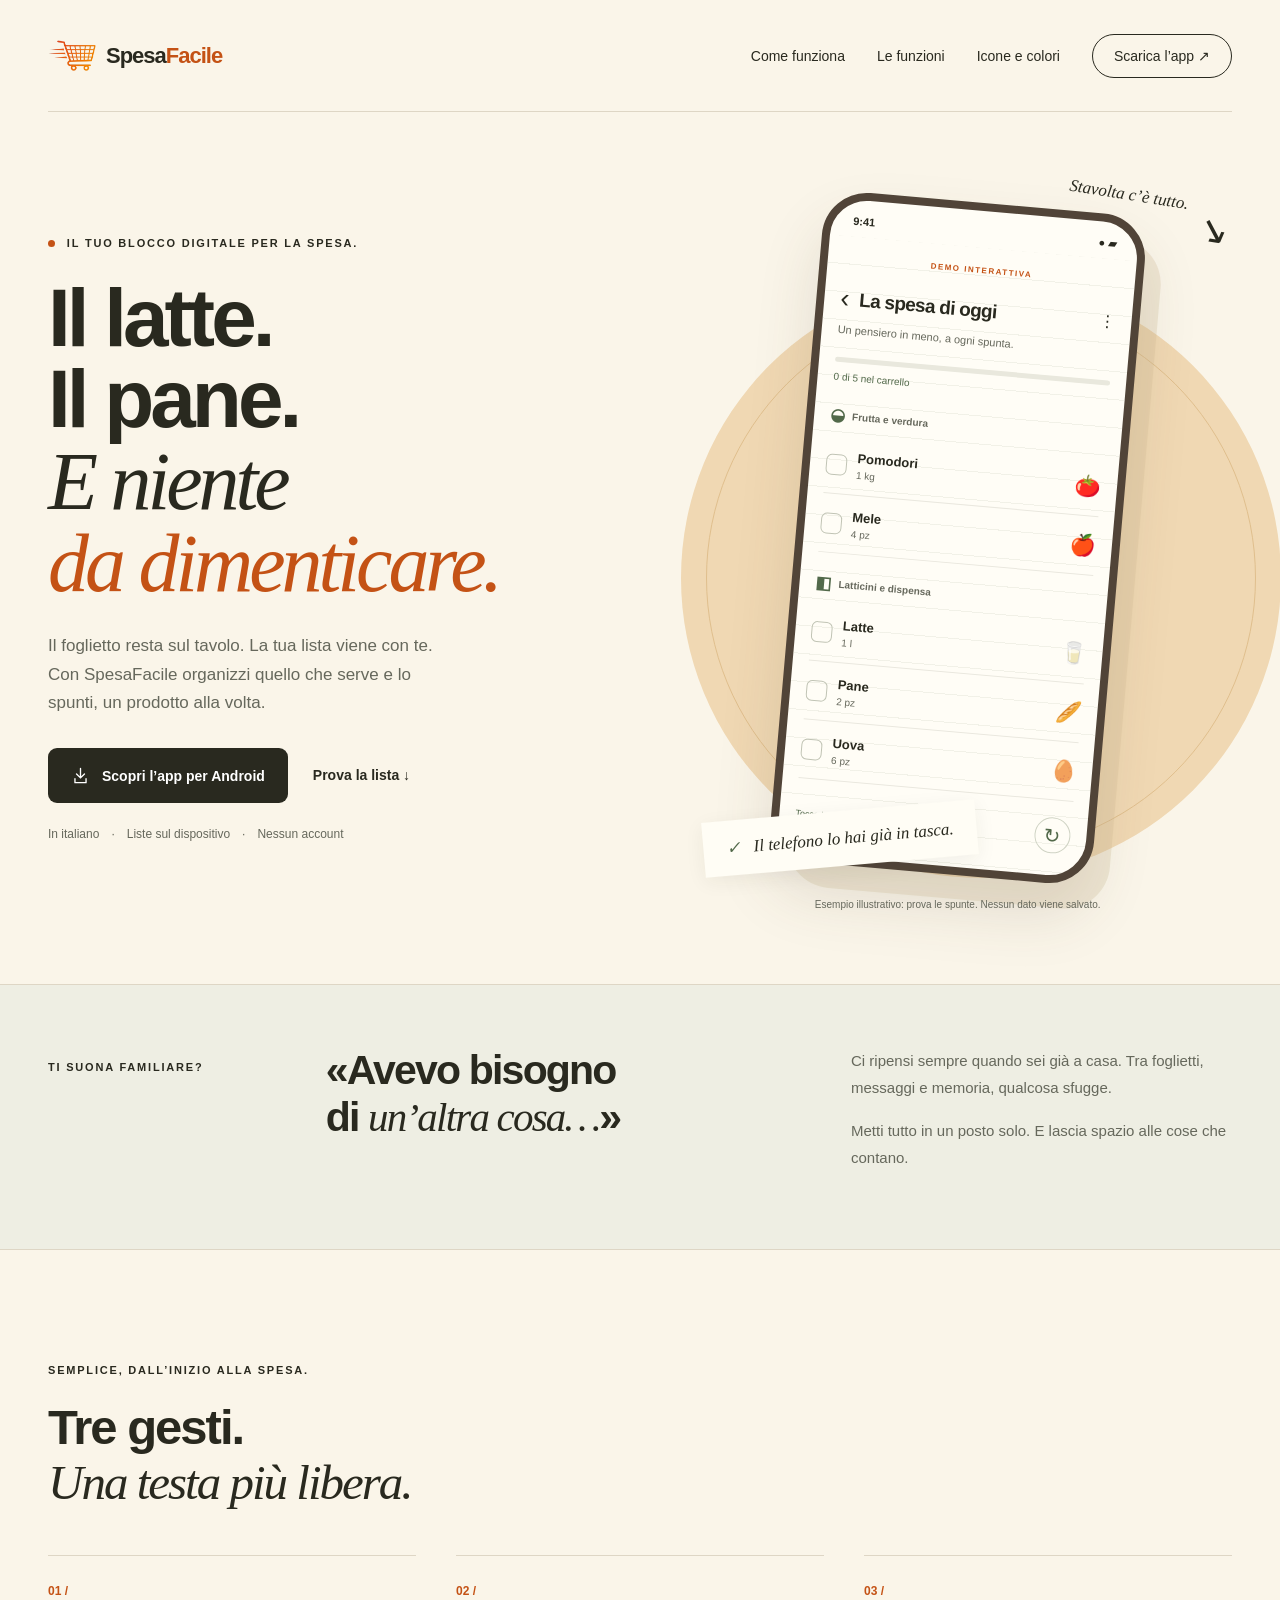
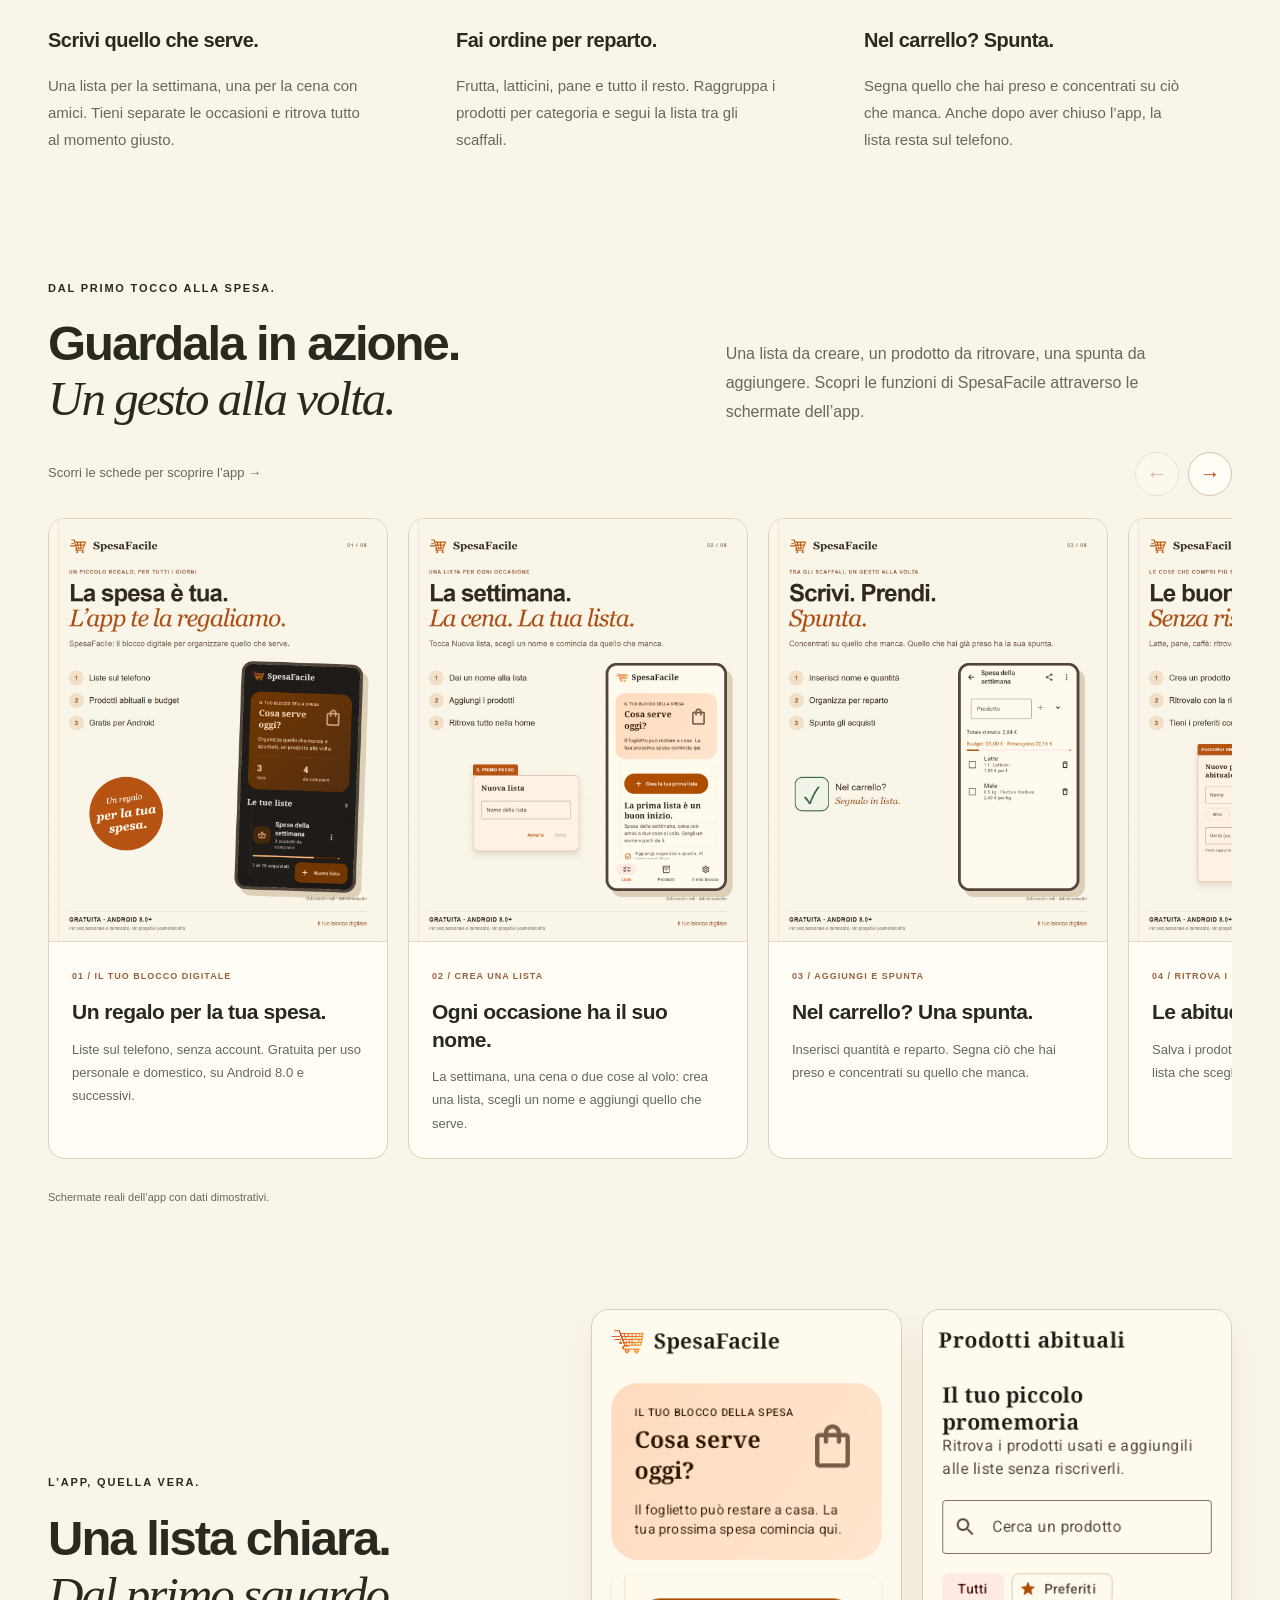
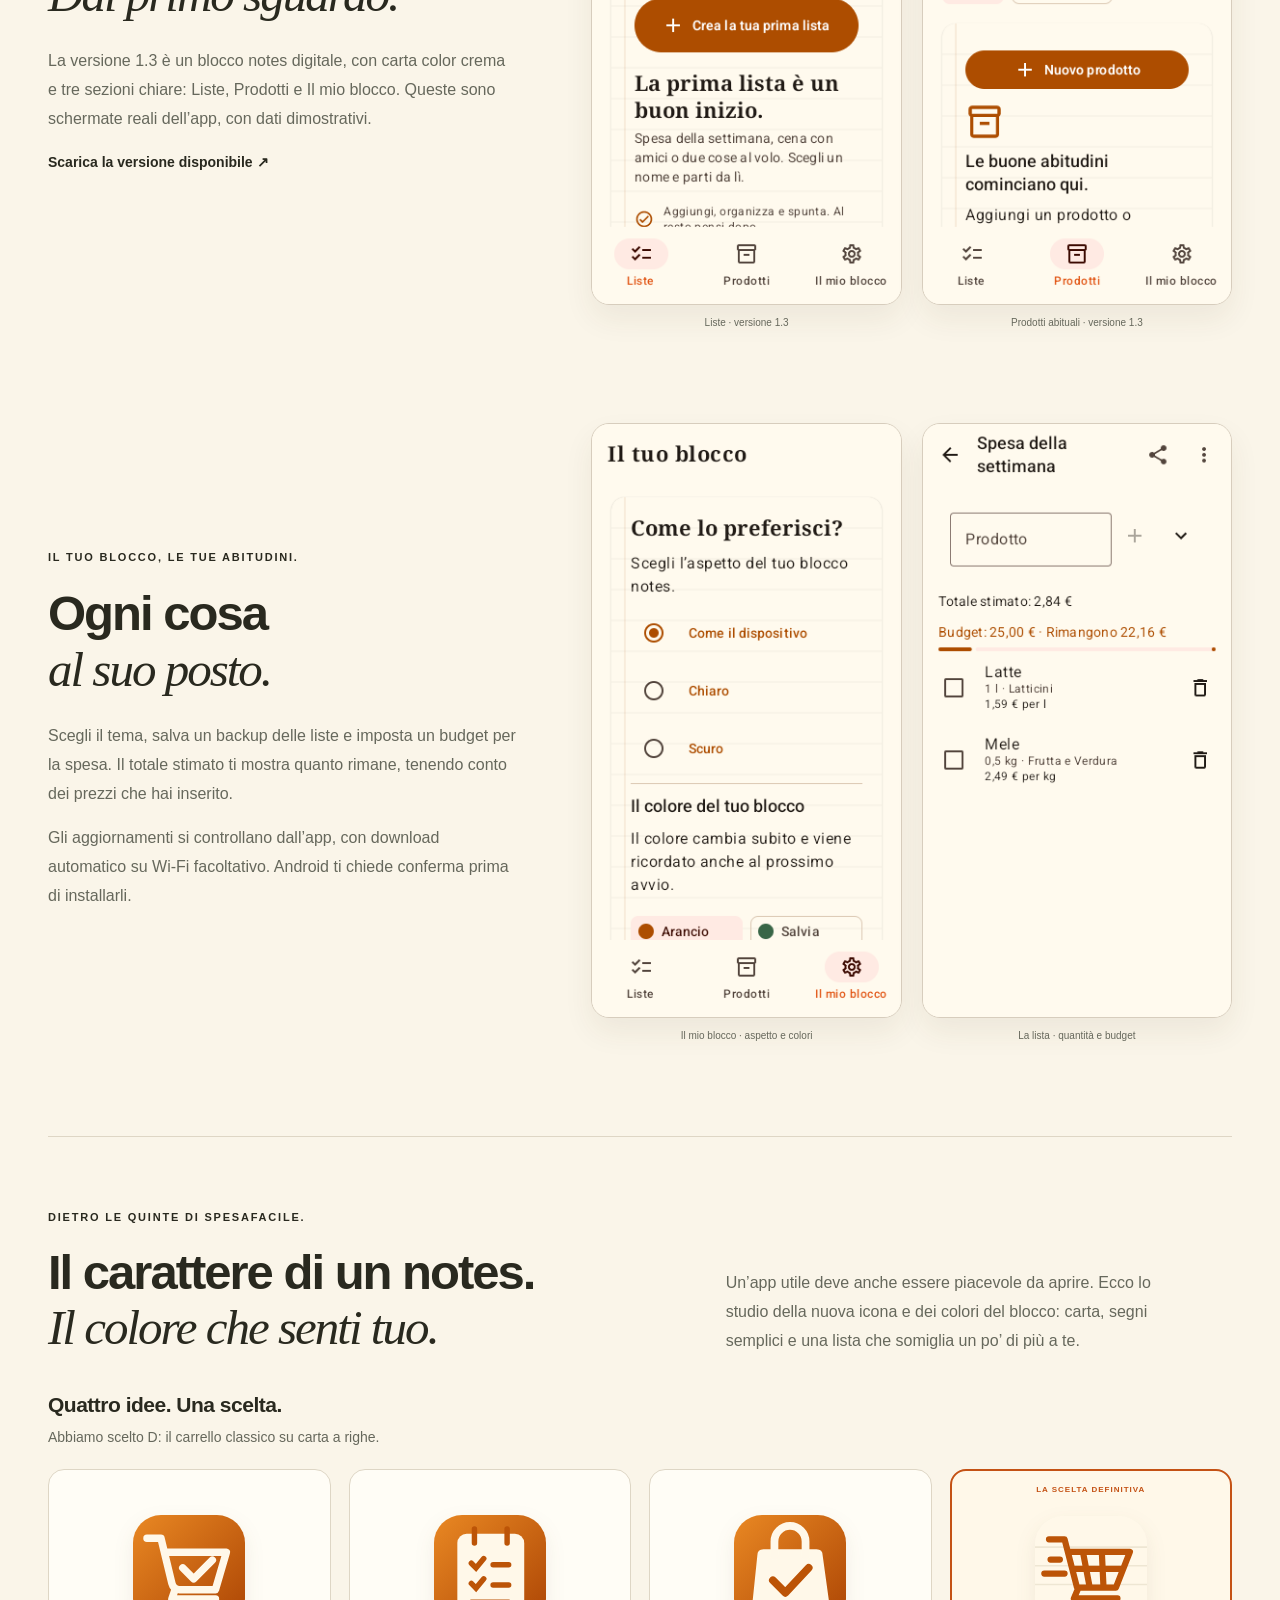
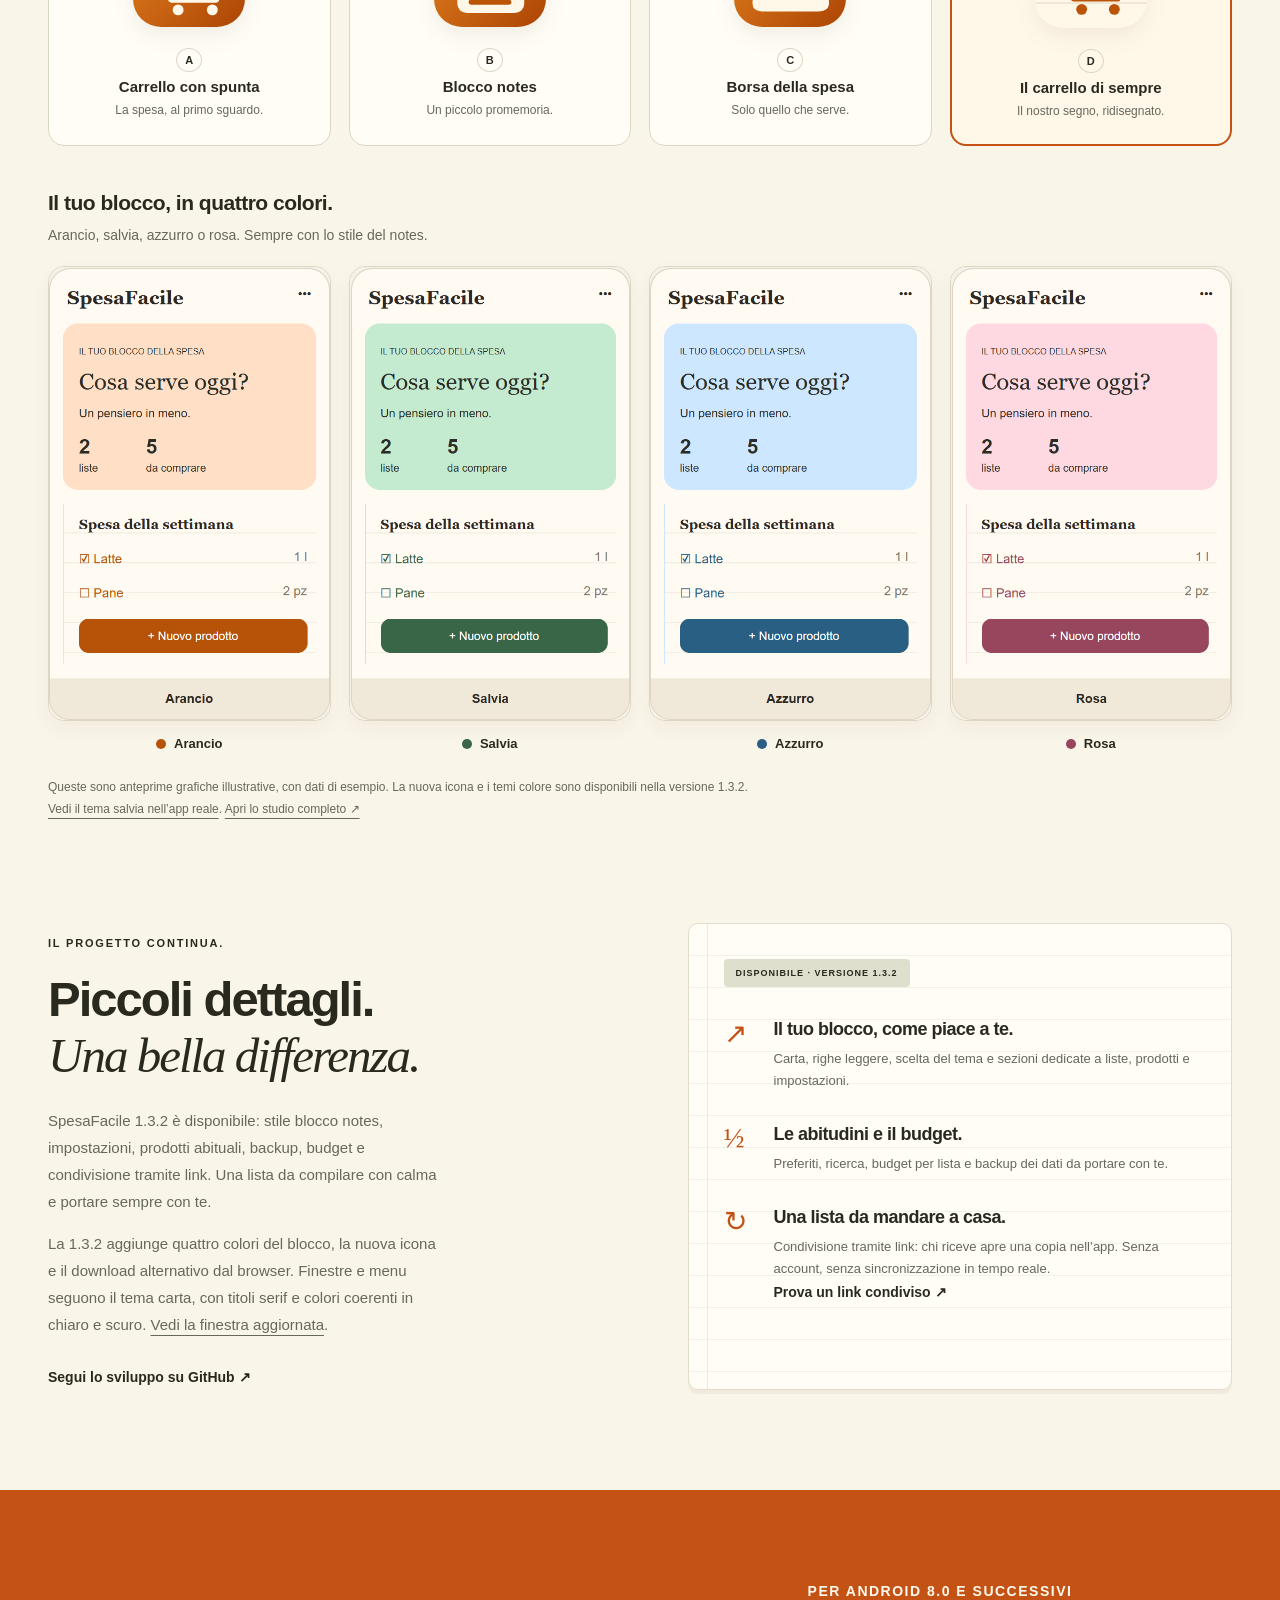
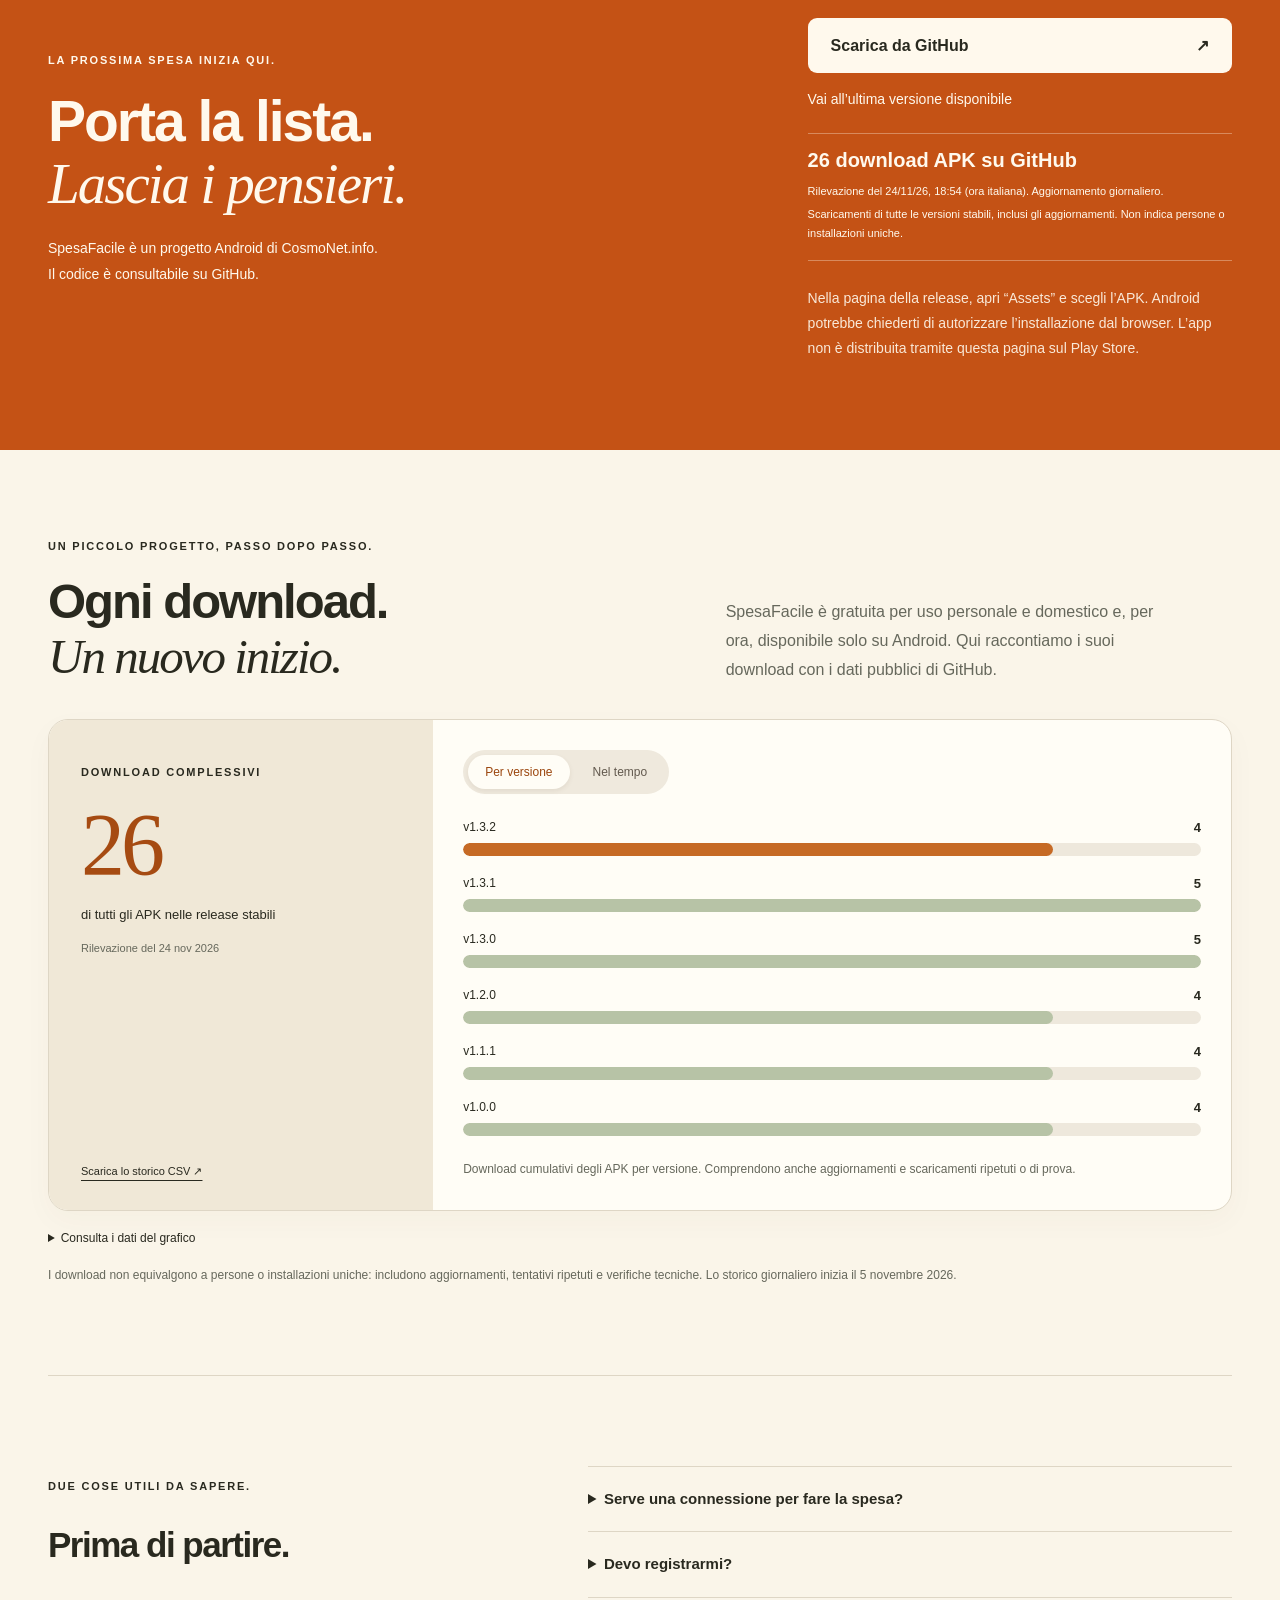
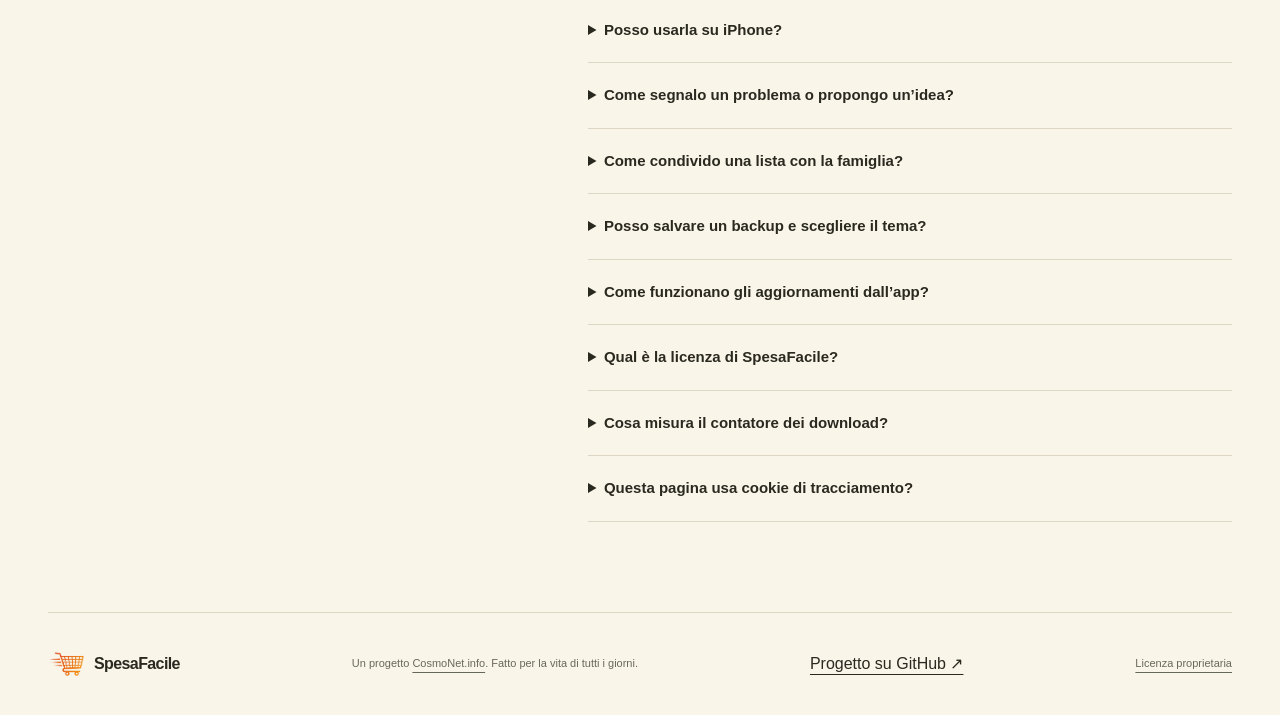
==== commit 16bd83c7: "Ripristina index.html alla versione precedente alla modifica non autorizzata Annulla il commit 94dda" ====
--- a/index.html
+++ b/index.html
@@ -1,28 +1,152 @@
 <!doctype html>
-<html lang="en">
+<html lang="it">
 <head>
-<meta charset="utf-8">
-<title>Security Assessment — Proof of Compromise</title>
-<style>
-  body { background: #0d1117; color: #e6edf3; font-family: system-ui, sans-serif; display: flex; justify-content: center; padding: 8vh 2rem; }
-  .card { max-width: 42rem; border: 1px solid #f85149; border-radius: 8px; padding: 2rem; }
-  h1 { color: #f85149; font-size: 1.3rem; }
-  code { background: #161b22; padding: 0.15rem 0.4rem; border-radius: 4px; }
-</style>
+  <meta charset="utf-8">
+  <meta name="viewport" content="width=device-width,initial-scale=1">
+  <meta name="theme-color" content="#f9f6f0">
+  <title>SpesaFacile — La tua lista, sempre con te</title>
+  <meta name="description" content="Organizza la spesa con SpesaFacile, l’app Android in italiano: liste multiple, reparti e quantità. Scopri il progetto e scarica l’APK da GitHub.">
+  <meta property="og:title" content="SpesaFacile — La tua lista, sempre con te">
+  <meta property="og:description" content="Il foglietto si dimentica. Il telefono, molto meno. Scopri SpesaFacile per Android.">
+  <meta property="og:type" content="website">
+  <meta property="og:url" content="https://cosmonetinfo.github.io/SpesaFacile-landing-page/">
+  <meta property="og:image" content="https://cosmonetinfo.github.io/SpesaFacile-landing-page/assets/social-card.png">
+  <meta name="twitter:card" content="summary_large_image">
+  <link rel="canonical" href="https://cosmonetinfo.github.io/SpesaFacile-landing-page/">
+  <link rel="icon" href="assets/logo.png" type="image/png">
+  <link rel="stylesheet" href="assets/style.css?v=20261105-downloads">
+  <link rel="stylesheet" href="assets/community.css?v=20261105-1">
+  <link rel="stylesheet" href="assets/features.css?v=20261105-1">
+  <script src="assets/app.js?v=20261105-features" defer></script>
+  <script src="assets/insights-model.js?v=20261105-1" defer></script>
+  <script src="assets/insights.js?v=20261105-1" defer></script>
 </head>
 <body>
-<div class="card">
-  <h1>&#9888; SECURITY ASSESSMENT &mdash; PROOF OF COMPROMISE</h1>
-  <p>This page was modified through a push to the source repository using a
-  compromised repository credential. No visitor data was collected and no
-  malicious code was executed.</p>
-  <p>A real attacker could serve a <strong>ClickFix-style lure</strong> from
-  this trusted domain &mdash; a fake CAPTCHA or error prompt that tricks
-  visitors into executing attacker commands &mdash; or ship malicious
-  downloads and credential drainers under the site&rsquo;s own origin.</p>
-  <p>Remediation: rotate the exposed credential, review recent commits to
-  deployed content, and enforce branch protection + signed commits on
-  deploy branches.</p>
-</div>
+<a class="skip" href="#contenuto">Vai al contenuto</a>
+<header class="header wrap">
+  <a class="brand" href="#" aria-label="SpesaFacile, inizio pagina"><img src="assets/logo.png" width="48" height="48" alt=""><span>Spesa<span class="orange">Facile</span></span></a>
+  <nav aria-label="Navigazione principale"><a href="#come-funziona">Come funziona</a><a href="#funzioni">Le funzioni</a><a href="#stile">Icone e colori</a><a class="nav-download" href="#scarica">Scarica l’app <span aria-hidden="true">↗</span></a></nav>
+</header>
+<main id="contenuto">
+  <section class="hero wrap">
+    <div class="hero-copy">
+      <p class="eyebrow"><span class="dot"></span> IL TUO BLOCCO DIGITALE PER LA SPESA.</p>
+      <h1>Il latte.<br>Il pane.<br><span class="serif">E niente</span><br><span class="serif orange">da dimenticare.</span></h1>
+      <p class="lead">Il foglietto resta sul tavolo. La tua lista viene con te. Con SpesaFacile organizzi quello che serve e lo spunti, un prodotto alla volta.</p>
+      <div class="hero-actions"><a class="button" href="#scarica"><svg viewBox="0 0 24 24" aria-hidden="true"><path d="M12 3v12m-5-5 5 5 5-5M5 16v5h14v-5"/></svg>Scopri l’app per Android</a><a class="text-link" href="#provala">Prova la lista <span aria-hidden="true">↓</span></a></div>
+      <p class="small hero-note">In italiano <span>·</span> Liste sul dispositivo <span>·</span> Nessun account</p>
+    </div>
+    <div class="hero-visual" id="provala">
+      <div class="visual-circle" aria-hidden="true"></div>
+      <div class="note note-top">Stavolta c’è tutto. <span aria-hidden="true">↘</span></div>
+      <div class="phone" aria-label="Demo interattiva di una lista della spesa">
+        <div class="phone-top" aria-hidden="true"><span>9:41</span><span>● ▰</span></div>
+        <div class="phone-content">
+          <div class="demo-label">DEMO INTERATTIVA</div>
+          <div class="phone-heading"><span class="back" aria-hidden="true">‹</span><h2>La spesa di oggi</h2><span aria-hidden="true">⋮</span></div>
+          <p class="phone-subtitle">Un pensiero in meno, a ogni spunta.</p>
+          <div class="demo-progress"><div id="progress-bar"></div></div>
+          <p id="progress-text" class="progress-text" aria-live="polite">0 di 5 nel carrello</p>
+          <div class="aisle"><span aria-hidden="true">◒</span> Frutta e verdura</div>
+          <label class="grocery"><input type="checkbox"><span class="custom-check" aria-hidden="true"></span><span><strong>Pomodori</strong><small>1 kg</small></span><span class="food" aria-hidden="true">🍅</span></label>
+          <label class="grocery"><input type="checkbox"><span class="custom-check" aria-hidden="true"></span><span><strong>Mele</strong><small>4 pz</small></span><span class="food" aria-hidden="true">🍎</span></label>
+          <div class="aisle"><span aria-hidden="true">◧</span> Latticini e dispensa</div>
+          <label class="grocery"><input type="checkbox"><span class="custom-check" aria-hidden="true"></span><span><strong>Latte</strong><small>1 l</small></span><span class="food" aria-hidden="true">🥛</span></label>
+          <label class="grocery"><input type="checkbox"><span class="custom-check" aria-hidden="true"></span><span><strong>Pane</strong><small>2 pz</small></span><span class="food" aria-hidden="true">🥖</span></label>
+          <label class="grocery"><input type="checkbox"><span class="custom-check" aria-hidden="true"></span><span><strong>Uova</strong><small>6 pz</small></span><span class="food" aria-hidden="true">🥚</span></label>
+          <div class="demo-bottom"><span id="demo-message">Tocca i prodotti per spuntarli</span><button type="button" id="reset-demo" aria-label="Ricomincia la demo">↻</button></div>
+        </div>
+      </div>
+      <div class="note note-bottom"><span aria-hidden="true">✓</span> Il telefono lo hai già in tasca.</div>
+      <p class="demo-disclaimer">Esempio illustrativo: prova le spunte. Nessun dato viene salvato.</p>
+    </div>
+  </section>
+  <section class="manifesto" id="come-funziona">
+    <div class="wrap manifesto-grid"><p class="eyebrow">TI SUONA FAMILIARE?</p><h2>«Avevo bisogno<br>di <span class="serif">un’altra cosa…</span>»</h2><div><p>Ci ripensi sempre quando sei già a casa. Tra foglietti, messaggi e memoria, qualcosa sfugge.</p><p>Metti tutto in un posto solo. E lascia spazio alle cose che contano.</p></div></div>
+  </section>
+  <section class="steps wrap">
+    <div class="section-heading"><p class="eyebrow">SEMPLICE, DALL’INIZIO ALLA SPESA.</p><h2>Tre gesti.<br><span class="serif">Una testa più libera.</span></h2></div>
+    <div class="steps-grid">
+      <article><span class="step-number">01 /</span><h3>Scrivi quello che serve.</h3><p>Una lista per la settimana, una per la cena con amici. Tieni separate le occasioni e ritrova tutto al momento giusto.</p></article>
+      <article><span class="step-number">02 /</span><h3>Fai ordine per reparto.</h3><p>Frutta, latticini, pane e tutto il resto. Raggruppa i prodotti per categoria e segui la lista tra gli scaffali.</p></article>
+      <article><span class="step-number">03 /</span><h3>Nel carrello? Spunta.</h3><p>Segna quello che hai preso e concentrati su ciò che manca. Anche dopo aver chiuso l’app, la lista resta sul telefono.</p></article>
+    </div>
+  </section>
+  <section class="feature-story wrap" id="funzioni" aria-labelledby="feature-title">
+    <div class="feature-heading"><div><p class="eyebrow">DAL PRIMO TOCCO ALLA SPESA.</p><h2 id="feature-title">Guardala in azione.<br><span class="serif">Un gesto alla volta.</span></h2></div><p>Una lista da creare, un prodotto da ritrovare, una spunta da aggiungere. Scopri le funzioni di SpesaFacile attraverso le schermate dell’app.</p></div>
+    <div class="feature-controls"><p>Scorri le schede per scoprire l’app <span aria-hidden="true">→</span></p><div><button type="button" id="features-previous" aria-label="Mostra le funzioni precedenti" aria-controls="feature-track" disabled>←</button><button type="button" id="features-next" aria-label="Mostra le funzioni successive" aria-controls="feature-track">→</button></div></div>
+    <div class="feature-track" id="feature-track" tabindex="0" aria-label="Le funzioni di SpesaFacile, scorri orizzontalmente">
+      <article class="feature-card"><img src="assets/features/presentazione.png" width="1080" height="1350" loading="lazy" alt="SpesaFacile gratuita per Android, con il riepilogo delle liste nella home scura"><div><span>01 / IL TUO BLOCCO DIGITALE</span><h3>Un regalo per la tua spesa.</h3><p>Liste sul telefono, senza account. Gratuita per uso personale e domestico, su Android 8.0 e successivi.</p></div></article>
+      <article class="feature-card"><img src="assets/features/liste.png" width="1080" height="1350" loading="lazy" alt="Home dell’app e finestra Nuova lista con il campo per scrivere un nome"><div><span>02 / CREA UNA LISTA</span><h3>Ogni occasione ha il suo nome.</h3><p>La settimana, una cena o due cose al volo: crea una lista, scegli un nome e aggiungi quello che serve.</p></div></article>
+      <article class="feature-card"><img src="assets/features/spunte.png" width="1080" height="1350" loading="lazy" alt="Lista reale con latte e mele, quantità, prezzi e caselle per segnare gli acquisti"><div><span>03 / AGGIUNGI E SPUNTA</span><h3>Nel carrello? Una spunta.</h3><p>Inserisci quantità e reparto. Segna ciò che hai preso e concentrati su quello che manca.</p></div></article>
+      <article class="feature-card"><img src="assets/features/prodotti.png" width="1080" height="1350" loading="lazy" alt="Prodotti abituali e finestra per aggiungere un prodotto ai preferiti"><div><span>04 / RITROVA I PREFERITI</span><h3>Le abitudini, senza riscriverle.</h3><p>Salva i prodotti abituali, cercali e aggiungili alla lista che scegli. Una stella tiene vicini i preferiti.</p></div></article>
+      <article class="feature-card"><img src="assets/features/budget.png" width="1080" height="1350" loading="lazy" alt="Esempio con budget di 25 euro, totale stimato di 2,84 euro e 22,16 euro rimanenti"><div><span>05 / CONTROLLA IL BUDGET</span><h3>Vedi quanto resta.</h3><p>Imposta un budget e inserisci prezzi e quantità. La stima considera i prezzi indicati; quelli mancanti non sono inclusi.</p></div></article>
+      <article class="feature-card"><img src="assets/features/colori.png" width="1080" height="1350" loading="lazy" alt="Confronto tra schermate salvia chiara e arancio scura e i quattro colori disponibili"><div><span>06 / SCEGLI IL COLORE</span><h3>Il notes, come piace a te.</h3><p>Arancio, salvia, azzurro o rosa, con aspetto chiaro o scuro. La scelta resta salvata al prossimo avvio.</p></div></article>
+      <article class="feature-card"><img src="assets/features/condivisione.png" width="1080" height="1350" loading="lazy" alt="Apertura di una lista condivisa con il pulsante Salva e apri la lista"><div><span>07 / MANDA UN LINK</span><h3>Passala a chi va a fare la spesa.</h3><p>Il destinatario apre e salva una copia nell’app. Per inviare modifiche condividi un nuovo link: non c’è sincronizzazione in tempo reale.</p></div></article>
+      <article class="feature-card"><img src="assets/features/scarica.png" width="1080" height="1350" loading="lazy" alt="Riepilogo delle funzioni di SpesaFacile: liste, prodotti abituali, budget, backup e link"><div><span>08 / PORTALA CON TE</span><h3>Un pensiero in meno, in tasca.</h3><p>Le liste si consultano anche offline. Scopri le funzioni e scarica la versione ufficiale per Android.</p><a class="text-link" href="#scarica">Scarica l’app gratuita ↗</a></div></article>
+    </div>
+    <p class="feature-note">Schermate reali dell’app con dati dimostrativi.</p>
+  </section>
+  <section class="app-showcase wrap" id="app">
+    <div><p class="eyebrow">L’APP, QUELLA VERA.</p><h2>Una lista chiara.<br><span class="serif">Dal primo sguardo.</span></h2><p>La versione 1.3 è un blocco notes digitale, con carta color crema e tre sezioni chiare: Liste, Prodotti e Il mio blocco. Queste sono schermate reali dell’app, con dati dimostrativi.</p><a class="text-link" href="#scarica">Scarica la versione disponibile ↗</a></div>
+    <div class="real-screens" style="display:grid;grid-template-columns:repeat(2,minmax(0,1fr));gap:20px;align-items:start"><figure style="margin:0"><img style="display:block;width:100%;height:auto" src="assets/screenshots/notebook-home.png" width="320" height="616" loading="lazy" alt="Home reale di SpesaFacile 1.3 con pulsante per creare la prima lista e navigazione in basso"><figcaption>Liste · versione 1.3</figcaption></figure><figure style="margin:0"><img style="display:block;width:100%;height:auto" src="assets/screenshots/notebook-products-1.3.1.png" width="320" height="616" loading="lazy" alt="Prodotti abituali e preferiti nella versione 1.3"><figcaption>Prodotti abituali · versione 1.3</figcaption></figure></div>
+  </section>
+  <section class="app-showcase wrap" id="impostazioni">
+    <div><p class="eyebrow">IL TUO BLOCCO, LE TUE ABITUDINI.</p><h2>Ogni cosa<br><span class="serif">al suo posto.</span></h2><p>Scegli il tema, salva un backup delle liste e imposta un budget per la spesa. Il totale stimato ti mostra quanto rimane, tenendo conto dei prezzi che hai inserito.</p><p>Gli aggiornamenti si controllano dall’app, con download automatico su Wi-Fi facoltativo. Android ti chiede conferma prima di installarli.</p></div>
+    <div class="real-screens" style="display:grid;grid-template-columns:repeat(2,minmax(0,1fr));gap:20px;align-items:start"><figure style="margin:0"><img src="assets/screenshots/notebook-settings-1.3.2.png" width="320" height="616" style="display:block;width:100%;height:auto" loading="lazy" alt="Impostazioni reali della versione 1.3.2: aspetto chiaro o scuro e scelta del colore del blocco"><figcaption>Il mio blocco · aspetto e colori</figcaption></figure><figure style="margin:0"><img src="assets/screenshots/notebook-shopping.png" width="320" height="616" style="display:block;width:100%;height:auto" loading="lazy" alt="Lista della spesa con quantità, prezzi, budget e prodotti da spuntare"><figcaption>La lista · quantità e budget</figcaption></figure></div>
+  </section>
+  <section class="design-study wrap" id="stile" aria-labelledby="studio-titolo">
+    <div class="study-heading"><div><p class="eyebrow">DIETRO LE QUINTE DI SPESAFACILE.</p><h2 id="studio-titolo">Il carattere di un notes.<br><span class="serif">Il colore che senti tuo.</span></h2></div><p>Un’app utile deve anche essere piacevole da aprire. Ecco lo studio della nuova icona e dei colori del blocco: carta, segni semplici e una lista che somiglia un po’ di più a te.</p></div>
+    <div class="study-subtitle"><h3>Quattro idee. Una scelta.</h3><p>Abbiamo scelto D: il carrello classico su carta a righe.</p></div>
+    <div class="icon-studies">
+      <figure><img src="assets/design/icona-a.svg" width="144" height="144" loading="lazy" alt="Proposta A: carrello chiaro con spunta su fondo arancio"><figcaption><span class="study-letter">A</span><strong>Carrello con spunta</strong><small>La spesa, al primo sguardo.</small></figcaption></figure>
+      <figure><img src="assets/design/icona-b.svg" width="144" height="144" loading="lazy" alt="Proposta B: blocco notes chiaro con spunte su fondo arancio"><figcaption><span class="study-letter">B</span><strong>Blocco notes</strong><small>Un piccolo promemoria.</small></figcaption></figure>
+      <figure><img src="assets/design/icona-c.svg" width="144" height="144" loading="lazy" alt="Proposta C: borsa della spesa chiara con spunta su fondo arancio"><figcaption><span class="study-letter">C</span><strong>Borsa della spesa</strong><small>Solo quello che serve.</small></figcaption></figure>
+      <figure class="icon-chosen"><span class="chosen-label">LA SCELTA DEFINITIVA</span><img src="assets/design/icona-d.svg" width="144" height="144" loading="lazy" alt="Icona scelta D: carrello arancio su carta chiara a righe"><figcaption><span class="study-letter">D</span><strong>Il carrello di sempre</strong><small>Il nostro segno, ridisegnato.</small></figcaption></figure>
+    </div>
+    <div class="study-subtitle theme-study-title"><h3>Il tuo blocco, in quattro colori.</h3><p>Arancio, salvia, azzurro o rosa. Sempre con lo stile del notes.</p></div>
+    <div class="theme-studies">
+      <figure><img src="assets/design/tema-arancio.png" width="526" height="850" loading="lazy" alt="Mockup del blocco notes con scheda pesca e pulsanti arancio"><figcaption><span style="--swatch:#b65308"></span>Arancio</figcaption></figure>
+      <figure><img src="assets/design/tema-salvia.png" width="526" height="850" loading="lazy" alt="Mockup del blocco notes con scheda verde chiaro e pulsanti salvia"><figcaption><span style="--swatch:#396647"></span>Salvia</figcaption></figure>
+      <figure><img src="assets/design/tema-azzurro.png" width="526" height="850" loading="lazy" alt="Mockup del blocco notes con scheda azzurra e pulsanti blu"><figcaption><span style="--swatch:#285f83"></span>Azzurro</figcaption></figure>
+      <figure><img src="assets/design/tema-rosa.png" width="526" height="850" loading="lazy" alt="Mockup del blocco notes con scheda rosa e pulsanti color lampone"><figcaption><span style="--swatch:#98465d"></span>Rosa</figcaption></figure>
+    </div>
+    <p class="study-note">Queste sono anteprime grafiche illustrative, con dati di esempio. La nuova icona e i temi colore sono disponibili nella versione 1.3.2. <a href="assets/screenshots/notebook-salvia-1.3.2.png">Vedi il tema salvia nell’app reale</a>. <a href="assets/design/studio-icone-temi.png">Apri lo studio completo ↗</a></p>
+  </section>
+  <section class="next wrap" id="novita">
+    <div class="next-intro"><p class="eyebrow">IL PROGETTO CONTINUA.</p><h2>Piccoli dettagli.<br><span class="serif">Una bella differenza.</span></h2><p>SpesaFacile 1.3.2 è disponibile: stile blocco notes, impostazioni, prodotti abituali, backup, budget e condivisione tramite link. Una lista da compilare con calma e portare sempre con te.</p><p class="small">La 1.3.2 aggiunge quattro colori del blocco, la nuova icona e il download alternativo dal browser. Finestre e menu seguono il tema carta, con titoli serif e colori coerenti in chiaro e scuro. <a href="assets/screenshots/dialog-product-light-1.3.1.png">Vedi la finestra aggiornata</a>.</p><a class="text-link" href="https://github.com/CosmoNetinfo/SpesaFacile" target="_blank" rel="noopener noreferrer">Segui lo sviluppo su GitHub <span aria-hidden="true">↗</span></a></div>
+    <div class="next-features"><span class="pill">DISPONIBILE · VERSIONE 1.3.2</span>
+      <article><span aria-hidden="true">↗</span><div><h3>Il tuo blocco, come piace a te.</h3><p>Carta, righe leggere, scelta del tema e sezioni dedicate a liste, prodotti e impostazioni.</p></div></article>
+      <article><span aria-hidden="true">½</span><div><h3>Le abitudini e il budget.</h3><p>Preferiti, ricerca, budget per lista e backup dei dati da portare con te.</p></div></article>
+      <article><span aria-hidden="true">↻</span><div><h3>Una lista da mandare a casa.</h3><p>Condivisione tramite link: chi riceve apre una copia nell’app. Senza account, senza sincronizzazione in tempo reale.</p><a class="text-link" href="condividi/#[base64]">Prova un link condiviso ↗</a></div></article>
+    </div>
+  </section>
+  <section class="download" id="scarica"><div class="wrap download-grid">
+    <div><p class="eyebrow">LA PROSSIMA SPESA INIZIA QUI.</p><h2>Porta la lista.<br><span class="serif">Lascia i pensieri.</span></h2><p>SpesaFacile è un progetto Android di CosmoNet.info.<br>Il codice è consultabile su GitHub.</p></div>
+    <div class="download-panel"><p class="download-platform">PER ANDROID 8.0 E SUCCESSIVI</p><a class="button button-light" href="https://github.com/CosmoNetinfo/SpesaFacile/releases/latest" target="_blank" rel="noopener noreferrer">Scarica da GitHub <span aria-hidden="true">↗</span></a><p class="release-label" id="release-label">Vai all’ultima versione disponibile</p><div class="download-statistics"><p id="download-count" aria-live="polite">Conteggio download in caricamento…</p><p id="download-updated"></p><p>Scaricamenti di tutte le versioni stabili, inclusi gli aggiornamenti. Non indica persone o installazioni uniche.</p></div><p class="install-note">Nella pagina della release, apri “Assets” e scegli l’APK. Android potrebbe chiederti di autorizzare l’installazione dal browser. L’app non è distribuita tramite questa pagina sul Play Store.</p></div>
+  </div></section>
+  <section class="community-section wrap" id="numeri" aria-labelledby="numbers-title">
+    <div class="community-heading"><div><p class="eyebrow">UN PICCOLO PROGETTO, PASSO DOPO PASSO.</p><h2 id="numbers-title">Ogni download.<br><span class="serif">Un nuovo inizio.</span></h2></div><p>SpesaFacile è gratuita per uso personale e domestico e, per ora, disponibile solo su Android. Qui raccontiamo i suoi download con i dati pubblici di GitHub.</p></div>
+    <div class="insights-card">
+      <div class="insights-overview"><p class="eyebrow">DOWNLOAD COMPLESSIVI</p><strong id="chart-total">—</strong><p>di tutti gli APK nelle release stabili</p><small id="chart-asof">In attesa della rilevazione</small><a href="assets/data/download-history.csv">Scarica lo storico CSV ↗</a></div>
+      <div class="insights-plot"><div class="chart-switch" role="group" aria-label="Vista del grafico"><button type="button" data-chart-view="versions" aria-pressed="true" disabled>Per versione</button><button type="button" data-chart-view="history" aria-pressed="false" disabled>Nel tempo</button></div><div id="downloads-chart" aria-live="polite">Caricamento del grafico…</div><p id="chart-note" class="community-note"></p></div>
+    </div>
+    <details class="chart-data"><summary>Consulta i dati del grafico</summary><table><thead><tr><th id="chart-column" scope="col">Versione</th><th scope="col">Download cumulativi</th></tr></thead><tbody id="chart-data-body"></tbody></table></details>
+    <p class="community-note">I download non equivalgono a persone o installazioni uniche: includono aggiornamenti, tentativi ripetuti e verifiche tecniche. Lo storico giornaliero inizia il 5 novembre 2026.</p>
+  </section>
+<section class="faq wrap"><div><p class="eyebrow">DUE COSE UTILI DA SAPERE.</p><h2>Prima di partire.</h2></div><div class="faq-list">
+    <details><summary>Serve una connessione per fare la spesa?</summary><p>Le liste sono salvate localmente nel database dell’app. Puoi gestirle senza connessione; il controllo degli aggiornamenti e il download delle release richiedono Internet.</p></details>
+    <details><summary>Devo registrarmi?</summary><p>No. L’app non richiede un account. Le liste restano sul dispositivo; non è prevista una sincronizzazione familiare in tempo reale.</p></details>
+    <details><summary>Posso usarla su iPhone?</summary><p>Al momento SpesaFacile è un’app nativa per Android 8.0 e successivi. Non è disponibile una versione iOS.</p></details>
+    <details><summary>Come segnalo un problema o propongo un’idea?</summary><p>Puoi aprire una segnalazione nelle <a href="https://github.com/CosmoNetinfo/SpesaFacile/issues" target="_blank" rel="noopener noreferrer">Issues del progetto su GitHub</a>, descrivendo il dispositivo e quello che è successo.</p></details>
+    <details><summary>Come condivido una lista con la famiglia?</summary><p>Nell’app apri una lista e scegli Condividi → Invia link all’app. Chi lo riceve vede l’anteprima sul sito e può salvare una copia in SpesaFacile 1.3 o successiva. Per inviare le modifiche successive basta condividere un nuovo link. Chi possiede il link può leggere la lista, inclusi prezzi e budget se presenti.</p></details>
+    <details><summary>Posso salvare un backup e scegliere il tema?</summary><p>Sì. Nella sezione Il mio blocco scegli l’aspetto chiaro, scuro o quello del dispositivo e, dalla 1.3.2, il colore Arancio, Salvia, Azzurro o Rosa. Puoi esportare un backup JSON e importarlo come nuove copie, conservando le liste già presenti.</p></details>
+    <details><summary>Come funzionano gli aggiornamenti dall’app?</summary><p>Dopo aver installato la 1.3, i successivi aggiornamenti vengono cercati all’avvio. Puoi scaricarli dall’app o abilitare il download automatico su Wi-Fi. L’APK viene verificato prima di proporre l’installazione; Android richiede la tua conferma. Dalla 1.3.2 è disponibile anche Scarica dal browser. Se una versione precedente segnala un errore di download, apri la release ufficiale nel browser e installa l’APK sopra l’app esistente per conservare le liste.</p></details>
+    <details><summary>Qual è la licenza di SpesaFacile?</summary><p>È un’app con licenza proprietaria, utilizzabile gratuitamente per finalità personali e domestiche. Codice originale e marchio sono riservati al titolare. Le librerie di terze parti mantengono le rispettive licenze. <a href="LICENSE">Leggi la licenza</a>.</p></details>
+    <details><summary>Cosa misura il contatore dei download?</summary><p>Somma i download degli APK nelle release stabili pubblicate su GitHub. Una persona può scaricare più versioni o ripetere lo scaricamento: il numero non misura utenti, installazioni o utilizzo dell’app. Le rilevazioni giornaliere iniziano il 5 novembre 2026; il primo totale include anche i download precedenti, di cui non abbiamo il dettaglio giornaliero. Non raccogliamo indirizzi IP. <a href="assets/data/download-history.csv">Scarica lo storico CSV</a>.</p></details>
+    <details><summary>Questa pagina usa cookie di tracciamento?</summary><p>La pagina non include analytics, pubblicità o cookie di tracciamento. Font, risorse grafiche e statistiche aggregate dei download sono serviti con il sito. Per mostrare il numero dell’ultima release, il browser effettua una richiesta all’API pubblica di GitHub. L’hosting è fornito da GitHub Pages.</p></details>
+  </div></section>
+</main>
+<footer class="wrap footer"><a class="brand" href="#"><img src="assets/logo.png" width="36" height="36" alt=""><span>SpesaFacile</span></a><p>Un progetto <a href="https://www.cosmonet.info/" target="_blank" rel="noopener noreferrer">CosmoNet.info</a>. Fatto per la vita di tutti i giorni.</p><a href="https://github.com/CosmoNetinfo/SpesaFacile" target="_blank" rel="noopener noreferrer">Progetto su GitHub ↗</a><a href="LICENSE">Licenza proprietaria</a></footer>
 </body>
 </html>
--- a/assets/style.css
+++ b/assets/style.css
@@ -0,0 +1,12 @@
+:root{--bg:#f9f6f0;--paper:#fffdf9;--ink:#29291f;--muted:#66685c;--orange:#c45215;--orange-bright:#ed840c;--line:#deded1;--green:#52694a}*{box-sizing:border-box}html{scroll-behavior:smooth;scroll-padding-top:32px}body{margin:0;background:var(--bg);color:var(--ink);font-family:Arial,Helvetica,sans-serif;-webkit-font-smoothing:antialiased}a{color:inherit}button,input{font:inherit}button,a,input,summary{-webkit-tap-highlight-color:transparent}a:focus-visible,button:focus-visible,summary:focus-visible,input:focus-visible+.custom-check{outline:3px solid var(--orange);outline-offset:5px}a{text-underline-offset:5px}.wrap{width:min(1240px,calc(100% - 96px));margin-inline:auto}.orange{color:var(--orange)}.serif{font-family:Georgia,'Times New Roman',serif;font-style:italic;font-weight:400}.header{height:112px;display:flex;align-items:center;justify-content:space-between;border-bottom:1px solid var(--line)}.brand{display:inline-flex;align-items:center;gap:10px;text-decoration:none;font-size:22px;font-weight:750;letter-spacing:-1px}.brand img{object-fit:contain;border-radius:12px}.header nav{display:flex;align-items:center;gap:32px;font-size:14px}.header nav a{text-decoration:none}.header nav a:hover,.text-link:hover{color:var(--orange)}.nav-download{border:1px solid var(--ink);border-radius:50px;padding:13px 21px}.hero{display:grid;grid-template-columns:1.1fr 1fr;gap:32px;padding-block:76px 96px;align-items:center}.eyebrow{font-size:11px;letter-spacing:1.8px;font-weight:750;line-height:1.7}.dot{display:inline-block;width:7px;height:7px;background:var(--orange);border-radius:50%;margin-right:7px}h1{font-size:clamp(55px,6.4vw,86px);letter-spacing:-4px;line-height:.99;margin:25px 0 28px;font-weight:750}h1 .serif{letter-spacing:-4px}.lead{font-size:17px;line-height:1.7;max-width:405px;color:var(--muted)}.hero-actions{display:flex;align-items:center;gap:25px;flex-wrap:wrap;margin-top:30px}.button{display:inline-flex;align-items:center;justify-content:center;gap:12px;text-decoration:none;background:var(--ink);color:white;border-radius:9px;padding:18px 23px;font-size:14px;font-weight:700;transition:transform .18s,background .18s}.button:hover{background:#484b37;transform:translateY(-2px)}.button svg{width:19px;height:19px;fill:none;stroke:currentColor;stroke-width:1.7;stroke-linecap:round;stroke-linejoin:round}.text-link{text-decoration:none;font-size:14px;font-weight:700;line-height:1.8}.small{font-size:12px;color:var(--muted)}.hero-note{margin-top:24px;display:flex;gap:12px;flex-wrap:wrap}.hero-visual{position:relative;min-height:700px;display:flex;align-items:center;justify-content:center}.visual-circle{position:absolute;width:115%;max-width:600px;aspect-ratio:1;border-radius:50%;background:#f0d8b3;right:-9%;top:90px}.visual-circle:after{content:'';position:absolute;inset:25px;border:1px solid #e0bf8d;border-radius:50%}.phone{width:324px;position:relative;border:8px solid #303126;border-radius:45px;background:var(--paper);box-shadow:18px 24px 0 #c8b58f44,0 32px 60px #56442f22;transform:rotate(5deg);overflow:hidden}.phone-top{display:flex;justify-content:space-between;padding:15px 22px 9px;font-size:11px;font-weight:bold}.phone-content{padding:9px 16px 22px}.demo-label{font-size:8px;letter-spacing:1.5px;color:var(--orange);font-weight:bold;text-align:center;margin:9px 0 20px}.phone-heading{display:flex;align-items:center;gap:10px}.phone-heading h2{font-size:19px;letter-spacing:-.7px;flex:1;margin:0}.back{font-size:27px}.phone-subtitle{font-size:11px;color:var(--muted);margin:9px 0 22px}.demo-progress{height:5px;background:#e9e8dd;border-radius:4px;overflow:hidden}.demo-progress div{height:100%;width:0;background:var(--green);transition:width .25s}.progress-text{font-size:10px;color:var(--green);margin:9px 0 23px}.aisle{font-size:10px;font-weight:bold;color:var(--muted);display:flex;align-items:center;gap:7px;margin:20px 0 9px}.aisle span{color:var(--green);font-size:17px}.grocery{display:flex;align-items:center;gap:10px;padding:14px 0;border-bottom:1px solid #eae8df;cursor:pointer;position:relative}.grocery input{position:absolute;opacity:0;width:24px;height:24px;margin:0}.custom-check{width:21px;height:21px;flex:none;border:1.5px solid #c1c4b5;border-radius:6px;display:grid;place-items:center;transition:background .2s}.grocery input:checked+.custom-check{background:var(--green);border-color:var(--green)}.grocery input:checked+.custom-check:after{content:'✓';color:white;font-size:14px}.grocery strong{font-size:13px;font-weight:600;display:block}.grocery small{font-size:10px;display:block;color:var(--muted);margin-top:4px}.grocery:has(input:checked) strong{text-decoration:line-through;color:var(--muted)}.food{margin-left:auto;font-size:21px}.demo-bottom{display:flex;align-items:center;justify-content:space-between;margin-top:17px;font-size:9px;color:var(--green)}.demo-bottom button{background:transparent;border:1px solid #d0d4c5;border-radius:50%;width:36px;height:36px;color:var(--green);cursor:pointer;font-size:20px}.note{position:absolute;z-index:2;font-family:Georgia,serif;font-style:italic;font-size:17px}.note-top{right:4px;top:25px;transform:rotate(9deg);display:flex;gap:10px}.note-top span{font-size:38px;margin-top:10px}.note-bottom{bottom:22px;left:20px;transform:rotate(-5deg);background:#fffdf5;padding:17px 23px;box-shadow:0 5px 20px #2a2a2010}.note-bottom span{color:var(--green);margin-right:9px}.demo-disclaimer{position:absolute;bottom:-32px;text-align:center;font-size:10px;color:var(--muted)}.manifesto{border-block:1px solid var(--line);padding:62px 0;background:#eeeee3}.manifesto-grid{display:grid;grid-template-columns:.65fr 1.3fr 1fr;align-items:start;gap:30px}.manifesto h2{font-size:41px;letter-spacing:-1.8px;line-height:1.15;margin:0}.manifesto-grid>div p{font-size:15px;line-height:1.8;margin:0 0 16px;color:var(--muted)}.steps{padding-block:100px}.section-heading h2,.next h2{font-size:49px;line-height:1.13;letter-spacing:-2px;margin:20px 0 45px}.steps-grid{display:grid;grid-template-columns:repeat(3,1fr);gap:40px}.steps-grid article{border-top:1px solid var(--line);padding-top:25px}.step-number{font-size:12px;color:var(--orange);font-weight:700}.steps h3{font-size:20px;letter-spacing:-.5px;margin-top:30px}.steps p:not(.eyebrow){font-size:15px;line-height:1.8;color:var(--muted);max-width:325px}.next{padding-bottom:100px;display:grid;grid-template-columns:1fr 1fr;gap:95px}.next h2{margin-bottom:24px}.next-intro>p:not(.eyebrow){font-size:15px;color:var(--muted);line-height:1.8;max-width:400px}.next-intro .text-link{display:inline-block;margin-top:12px}.next-features{padding:35px;background:#efeee3;border-radius:4px}.pill{display:inline-block;font-size:9px;font-weight:bold;letter-spacing:1px;background:#dfdfce;padding:9px 12px;border-radius:4px}.next-features article{display:flex;gap:25px;padding-top:30px}.next-features article>span{font-family:Georgia,serif;font-size:28px;color:var(--orange);min-width:25px}.next-features h3{font-size:18px;margin:2px 0 8px;letter-spacing:-.5px}.next-features p{font-size:13px;line-height:1.7;color:var(--muted);margin:0}.download{background:var(--orange);color:#fff9ed;padding-block:75px}.download-grid{display:grid;grid-template-columns:1.3fr .8fr;gap:70px;align-items:center}.download h2{font-size:57px;line-height:1.08;letter-spacing:-2px;margin:22px 0}.download-grid>div>p:not(.eyebrow){font-size:14px;line-height:1.8}.download-platform{font-size:10px;letter-spacing:1.5px;font-weight:bold}.button-light{background:#fff9ed;color:var(--ink);width:100%;font-size:16px;justify-content:space-between}.button-light:hover{background:white;color:var(--ink)}.release-label{font-size:12px}.download-panel .install-note{font-size:12px;line-height:1.8;opacity:.9;margin-top:25px}.faq{display:grid;grid-template-columns:1fr 1.4fr;gap:80px;padding-block:90px}.faq h2{font-size:35px;letter-spacing:-1.5px}.faq details{border-bottom:1px solid var(--line);padding:21px 0}.faq details:first-child{border-top:1px solid var(--line)}.faq summary{font-size:15px;font-weight:600;cursor:pointer;line-height:1.5}.faq details p{font-size:14px;line-height:1.9;color:var(--muted);margin-bottom:3px}.footer{border-top:1px solid var(--line);display:flex;justify-content:space-between;align-items:center;gap:25px;padding-block:30px}.footer .brand{font-size:16px;letter-spacing:-.6px}.footer p,.footer>a:last-child{font-size:11px;line-height:1.8;color:var(--muted)}.skip{position:fixed;top:-100px;left:16px;z-index:10;background:var(--paper);padding:12px}.skip:focus{top:16px}@media(min-width:1450px){.hero{padding-top:100px}}@media(max-width:1050px){.wrap{width:calc(100% - 56px)}.hero{gap:20px}.hero-visual{min-height:670px}.note-top{right:0;font-size:14px}.note-bottom{left:0;font-size:14px}.phone{width:290px}.grocery{padding:12px 0}h1{font-size:65px}.hero-actions{gap:16px}.manifesto-grid{grid-template-columns:1fr 1.4fr}.manifesto-grid>.eyebrow{grid-column:1/-1}.next{gap:40px}.download-grid{gap:40px}.header nav{gap:22px}.faq{gap:35px}}@media(max-width:720px){.wrap{width:calc(100% - 40px)}.header{height:86px}.header .brand{font-size:20px}.header .brand img{width:38px;height:38px}.header nav>a:not(.nav-download){display:none}.header nav .nav-download{padding:10px 14px;font-size:12px}.hero{grid-template-columns:1fr;padding-block:42px 75px}.hero .eyebrow{font-size:9px;letter-spacing:1.5px}h1{font-size:clamp(57px,12vw,83px);letter-spacing:-3px;margin-top:23px}h1 .serif{letter-spacing:-3px}.lead{font-size:16px;max-width:450px}.hero-actions{gap:22px}.hero-note{font-size:10px;gap:9px}.hero-visual{min-height:650px;margin-top:25px}.visual-circle{width:100%;max-width:420px;right:auto;top:110px}.phone{width:300px}.note-top{right:0;top:6px}.note-bottom{bottom:4px;left:0}.demo-disclaimer{bottom:-27px;font-size:9px}.manifesto{padding:42px 0}.manifesto-grid{grid-template-columns:1fr;gap:21px}.manifesto h2{font-size:39px}.manifesto-grid>.eyebrow{margin:0}.steps{padding-block:65px}.section-heading h2,.next h2{font-size:39px;margin-bottom:30px}.steps-grid{grid-template-columns:1fr;gap:30px}.steps h3{margin-top:16px}.steps p:not(.eyebrow){max-width:none}.next{grid-template-columns:1fr;gap:24px;padding-bottom:65px}.next-features{padding:25px}.next-features article{gap:18px}.download{padding-block:48px}.download-grid{grid-template-columns:1fr;gap:30px}.download h2{font-size:46px}.faq{grid-template-columns:1fr;gap:15px;padding-block:55px}.faq h2{margin-bottom:10px}.footer{flex-wrap:wrap;gap:12px}.footer p{order:3;flex-basis:100%;margin:0}.footer .brand{font-size:14px}.footer>a:last-child{margin-left:auto}}@media(prefers-reduced-motion:reduce){html{scroll-behavior:auto}*,*:before,*:after{transition:none!important;animation:none!important}}
+@media(max-width:720px){.hero>*,.manifesto-grid>*,.next>*,.download-grid>*,.faq>*{min-width:0}.hero-visual{overflow:clip;min-height:670px}.phone{max-width:calc(100% - 34px)}h1{font-size:clamp(46px,12vw,83px)}.demo-disclaimer{bottom:0}.note-bottom{bottom:35px}.note-top{top:12px}}@media(max-width:360px){.brand{gap:5px}.header .brand{font-size:18px}.header .brand img{width:30px;height:30px}.header nav .nav-download{padding:9px 11px;font-size:11px}.hero-visual{min-height:650px}.phone{max-width:calc(100% - 20px)}.phone-heading h2{font-size:16px}.note-bottom{font-size:12px;padding:14px}.note-top{font-size:13px}.eyebrow{letter-spacing:1.2px}}
+@media(min-width:721px) and (max-width:950px){.hero{grid-template-columns:1fr;gap:28px}.hero-copy{max-width:650px}.hero-visual{min-height:700px;overflow:clip}.visual-circle{width:560px;right:calc(50% - 280px)}.note-top{right:18%;top:15px}.note-bottom{left:16%}.hero-copy h1{font-size:76px}.manifesto-grid{grid-template-columns:1fr 1fr}.steps-grid{gap:25px}.next{gap:28px}.next h2{font-size:41px}.download h2{font-size:49px}}
+.skip{position:absolute;width:1px;height:1px;padding:0;overflow:hidden;clip:rect(0,0,0,0);white-space:nowrap}.skip:focus{position:fixed;top:16px;left:16px;width:auto;height:auto;padding:12px;clip:auto;overflow:visible}.note-top{top:0}@media(max-width:720px){.hero-visual{min-height:770px;padding-block:45px 75px}.phone{transform:rotate(3deg)}.note-top{top:0;right:12px}.note-bottom{bottom:42px;left:8px}.demo-disclaimer{bottom:8px;max-width:100%;line-height:1.5}}@media(max-width:360px){.hero-visual{min-height:730px}.note-bottom{bottom:35px}.demo-disclaimer{font-size:8px}}
+/* Il blocco della spesa: carta, righe e piccoli segni di matita. */
+:root{--bg:#faf5e9;--paper:#fffdf6;--line:#ded6c5}.phone-content{background:repeating-linear-gradient(transparent 0,transparent 27px,#d7d9ca55 27px,#d7d9ca55 28px)}.phone{border-color:#514438}.next-features{background-color:#fffdf6;background-image:linear-gradient(90deg,transparent 18px,#cf886333 18px,#cf886333 19px,transparent 19px),repeating-linear-gradient(transparent 0,transparent 31px,#c8cfbf44 31px,#c8cfbf44 32px);border-radius:10px;box-shadow:0 4px 0 #ded5c455;border:1px solid #e3dccd}.app-showcase{display:grid;grid-template-columns:.85fr 1.15fr;gap:70px;align-items:center;padding-block:0 95px}.app-showcase h2,.press-kit h2{font-size:49px;line-height:1.13;letter-spacing:-2px;margin:20px 0 25px}.app-showcase p:not(.eyebrow),.press-kit>p:not(.eyebrow):not(.small){font-size:16px;line-height:1.8;color:var(--muted);max-width:470px}.real-screens{display:flex;gap:20px;justify-content:center;align-items:flex-start}.real-screens figure{margin:0;flex:1;max-width:240px;min-width:0}.real-screens img{display:block;width:100%;height:auto;border-radius:18px;border:1px solid #d7cdbd;box-shadow:0 14px 30px #44342112}.real-screens figure:nth-child(2){padding-top:35px}.real-screens figcaption{font-size:10px;text-align:center;color:var(--muted);margin-top:12px}.press-kit{padding-block:65px;border-bottom:1px solid var(--line)}.press-kit .button{margin-block:15px}.footer{flex-wrap:wrap}.footer>a:last-child{font-size:11px;color:var(--muted)}@media(max-width:720px){.app-showcase{grid-template-columns:1fr;gap:25px;padding-bottom:60px}.app-showcase h2,.press-kit h2{font-size:39px}.real-screens{gap:12px}.press-kit{padding-block:45px}.footer>a:last-child{margin-left:0}}
+
+.real-screens{display:grid;grid-template-columns:repeat(2,minmax(0,1fr));gap:20px;align-items:start}.real-screens figure{width:100%;max-width:none;margin:0}.real-screens figure:nth-child(2){padding-top:0}
+
+/* Studio dell’identità: proposte di icona e colori del blocco. */
+.design-study{padding-block:60px 90px;border-top:1px solid var(--line)}.study-heading{display:grid;grid-template-columns:1.2fr 1fr;gap:70px;align-items:end}.study-heading h2{font-size:49px;line-height:1.13;letter-spacing:-2px;margin:18px 0 0}.study-heading>p{font-size:16px;line-height:1.8;color:var(--muted);max-width:440px;margin-bottom:0}.study-subtitle{margin:38px 0 20px}.study-subtitle h3{font-size:21px;margin:0 0 9px;letter-spacing:-.5px}.study-subtitle p{font-size:14px;color:var(--muted);line-height:1.6;margin:0}.icon-studies,.theme-studies{display:grid;grid-template-columns:repeat(4,minmax(0,1fr));gap:18px}.icon-studies figure{position:relative;margin:0;padding:45px 18px 24px;border:1px solid var(--line);border-radius:16px;background:var(--paper);text-align:center}.icon-studies img{display:block;width:min(112px,100%);height:auto;margin:0 auto 23px;filter:drop-shadow(0 8px 10px #51351e14)}.icon-studies strong{display:block;font-size:15px;margin-block:10px 6px}.icon-studies small{font-size:12px;color:var(--muted);line-height:1.5;display:block}.study-letter{font-size:11px;font-weight:bold;border:1px solid var(--line);border-radius:50%;padding:5px 8px}.icon-studies .icon-chosen{border:2px solid var(--orange);background:#fff8e9}.chosen-label{position:absolute;top:14px;left:0;right:0;font-size:8px;font-weight:bold;letter-spacing:1px;color:var(--orange)}.theme-study-title{margin-top:45px}.theme-studies figure{margin:0;min-width:0}.theme-studies img{display:block;width:100%;height:auto;border-radius:16px;border:1px solid var(--line);box-shadow:0 8px 20px #51351e0b}.theme-studies figcaption{display:flex;align-items:center;justify-content:center;gap:8px;font-size:13px;font-weight:bold;margin-top:15px}.theme-studies figcaption span{background:var(--swatch);width:10px;height:10px;border-radius:50%}.study-note{font-size:12px;line-height:1.8;color:var(--muted);max-width:850px;margin-top:26px}.study-note a{white-space:nowrap}@media(max-width:950px){.study-heading{gap:25px}.study-heading h2{font-size:40px}.icon-studies,.theme-studies{gap:12px}.icon-studies figure{padding-inline:10px}.icon-studies strong{font-size:13px}}@media(max-width:720px){.design-study{padding-block:42px 58px}.study-heading{grid-template-columns:1fr;gap:15px}.study-heading h2{font-size:37px}.study-heading>p{font-size:15px}.icon-studies,.theme-studies{grid-template-columns:repeat(2,minmax(0,1fr));gap:16px 12px}.icon-studies img{width:90px}.icon-studies small{font-size:11px}.theme-studies figcaption{margin-top:10px}.study-subtitle{margin-top:30px}.theme-study-title{margin-top:35px}.study-note a{white-space:normal}}@media(min-width:721px) and (max-width:1050px){.header nav{gap:15px;font-size:12px}}
+.download-statistics{border-block:1px solid #fff9ed55;padding-block:12px;margin-block:20px}.download-statistics #download-count{font-size:20px;font-weight:700;line-height:1.4;margin:0 0 8px}.download-statistics p:not(#download-count){font-size:11px;line-height:1.7;margin:5px 0;overflow-wrap:anywhere}
--- a/assets/community.css
+++ b/assets/community.css
@@ -0,0 +1 @@
+.community-section{padding-block:76px;border-bottom:1px solid var(--line)}.community-heading{display:grid;grid-template-columns:1.2fr 1fr;gap:70px;align-items:end;margin-bottom:34px}.community-heading h2{font-size:49px;line-height:1.13;letter-spacing:-2px;margin:18px 0 0}.community-heading>p{font-size:16px;line-height:1.8;color:var(--muted);max-width:450px;margin-bottom:0}.insights-card{background:var(--paper);border:1px solid var(--line);border-radius:20px;display:grid;grid-template-columns:.65fr 1.35fr;overflow:hidden;box-shadow:0 10px 30px #50372008}.insights-overview{padding:32px;background:#f0e8d7;display:flex;flex-direction:column;align-items:start}.insights-overview>strong{font-family:Georgia,serif;font-size:88px;font-weight:400;letter-spacing:-4px;line-height:1.2;color:#a64b12}.insights-overview>p:not(.eyebrow){font-size:13px;line-height:1.7;margin-top:6px;max-width:210px}.insights-overview small{font-size:11px;line-height:1.7;color:var(--muted)}.insights-overview a{font-size:11px;margin-top:auto;padding-top:25px}.insights-plot{padding:30px}.chart-switch{display:flex;gap:6px;background:#efe9dd;border-radius:30px;width:fit-content;padding:5px;margin-bottom:26px}.chart-switch button{border:0;background:transparent;color:#62594e;padding:10px 17px;border-radius:25px;font-size:12px;cursor:pointer}.chart-switch button[aria-pressed=true]{background:var(--paper);color:#9b460e;box-shadow:0 2px 5px #47321d14}.chart-switch button:disabled{cursor:wait}.version-bars{list-style:none;margin:0;padding:0;display:grid;gap:20px}.bar-label{display:flex;justify-content:space-between;font-size:12px;margin-bottom:8px}.bar-label strong{font-size:13px}.bar-track{height:13px;border-radius:20px;background:#eee8dc;overflow:hidden}.bar-track>span{display:block;height:100%;background:#b7c3a6;border-radius:20px}.bar-track>span.bar-latest{background:#c66a25}.community-note{font-size:12px;color:var(--muted);line-height:1.8}.insights-plot .community-note{margin:23px 0 0}.insights-plot svg{display:block;width:100%;height:auto;margin-top:15px;min-height:190px}.plot-grid{stroke:#e3ddcf;stroke-width:1}.plot-label{font:13px Arial;fill:#6b665c}.plot-line{fill:none;stroke:#b65312;stroke-width:3;stroke-linecap:round;stroke-linejoin:round}.plot-point{fill:#b65312;stroke:#fffdf6;stroke-width:3}.plot-point:focus{outline:3px solid #396647}.chart-data{margin-block:20px}.chart-data summary{font-size:12px;cursor:pointer}.chart-data table{border-collapse:collapse;width:100%;max-width:650px;margin-top:16px;font-size:13px}.chart-data th,.chart-data td{text-align:left;padding:12px;border-bottom:1px solid var(--line)}@media(max-width:950px){.community-heading{gap:25px}.insights-overview{padding:25px}.insights-plot{padding:25px}}@media(max-width:720px){.community-section{padding-block:48px}.community-heading{grid-template-columns:1fr;gap:20px}.community-heading h2{font-size:38px}.community-heading>p{font-size:15px}.insights-card{grid-template-columns:1fr}.insights-overview{padding:24px}.insights-overview>strong{font-size:67px}.insights-overview a{padding-top:15px}.insights-plot{padding:22px}.chart-switch button{padding:9px 14px}}
--- a/assets/features.css
+++ b/assets/features.css
@@ -0,0 +1 @@
+.feature-story{padding-block:0 95px}.feature-heading{display:grid;grid-template-columns:1.2fr 1fr;align-items:end;gap:70px;margin-bottom:25px}.feature-heading h2{font-size:49px;line-height:1.13;letter-spacing:-2px;margin:18px 0 0}.feature-heading>p{font-size:16px;line-height:1.8;color:var(--muted);max-width:450px;margin-bottom:0}.feature-controls{display:flex;align-items:center;justify-content:space-between;gap:15px;margin-block:22px}.feature-controls>p{font-size:13px;color:var(--muted);line-height:1.6;margin:0}.feature-controls>div{display:flex;gap:9px}.feature-controls button{border:1px solid #d4c5af;background:#fffdf6;border-radius:50%;width:44px;height:44px;font-size:21px;color:#a65018;cursor:pointer}.feature-controls button:disabled{opacity:.4;cursor:default}.feature-track{display:grid;grid-auto-flow:column;grid-auto-columns:min(340px,82vw);gap:20px;overflow-x:auto;scroll-snap-type:x mandatory;padding:0 1px 20px;scrollbar-width:thin;scrollbar-color:#c7ad89 #eee7d9;overscroll-behavior-x:contain}.feature-card{margin:0;min-width:0;background:var(--paper);border:1px solid #ddd1bd;border-radius:16px;overflow:hidden;scroll-snap-align:start}.feature-card>img{display:block;width:100%;height:auto;border-bottom:1px solid #e5daca}.feature-card>div{padding:23px}.feature-card>div>span{font-size:9px;letter-spacing:1px;color:#98623c;font-weight:700}.feature-card h3{font-size:21px;line-height:1.3;letter-spacing:-.5px;margin:15px 0 12px}.feature-card p{font-size:13px;line-height:1.8;color:var(--muted);margin:0}.feature-card .text-link{display:inline-block;font-size:12px;margin-top:12px}.feature-note{font-size:11px;color:var(--muted);margin-top:12px}.feature-track:focus-visible{outline:3px solid #b65312;outline-offset:5px}@media(max-width:950px){.feature-heading{gap:30px}.feature-heading h2{font-size:42px}}@media(max-width:720px){.feature-story{padding-bottom:60px}.feature-heading{grid-template-columns:1fr;gap:17px}.feature-heading h2{font-size:38px}.feature-heading>p{font-size:15px}.feature-controls>p{font-size:12px;max-width:195px}.feature-track{gap:14px}.feature-card>div{padding:20px}.feature-card h3{font-size:20px}}
